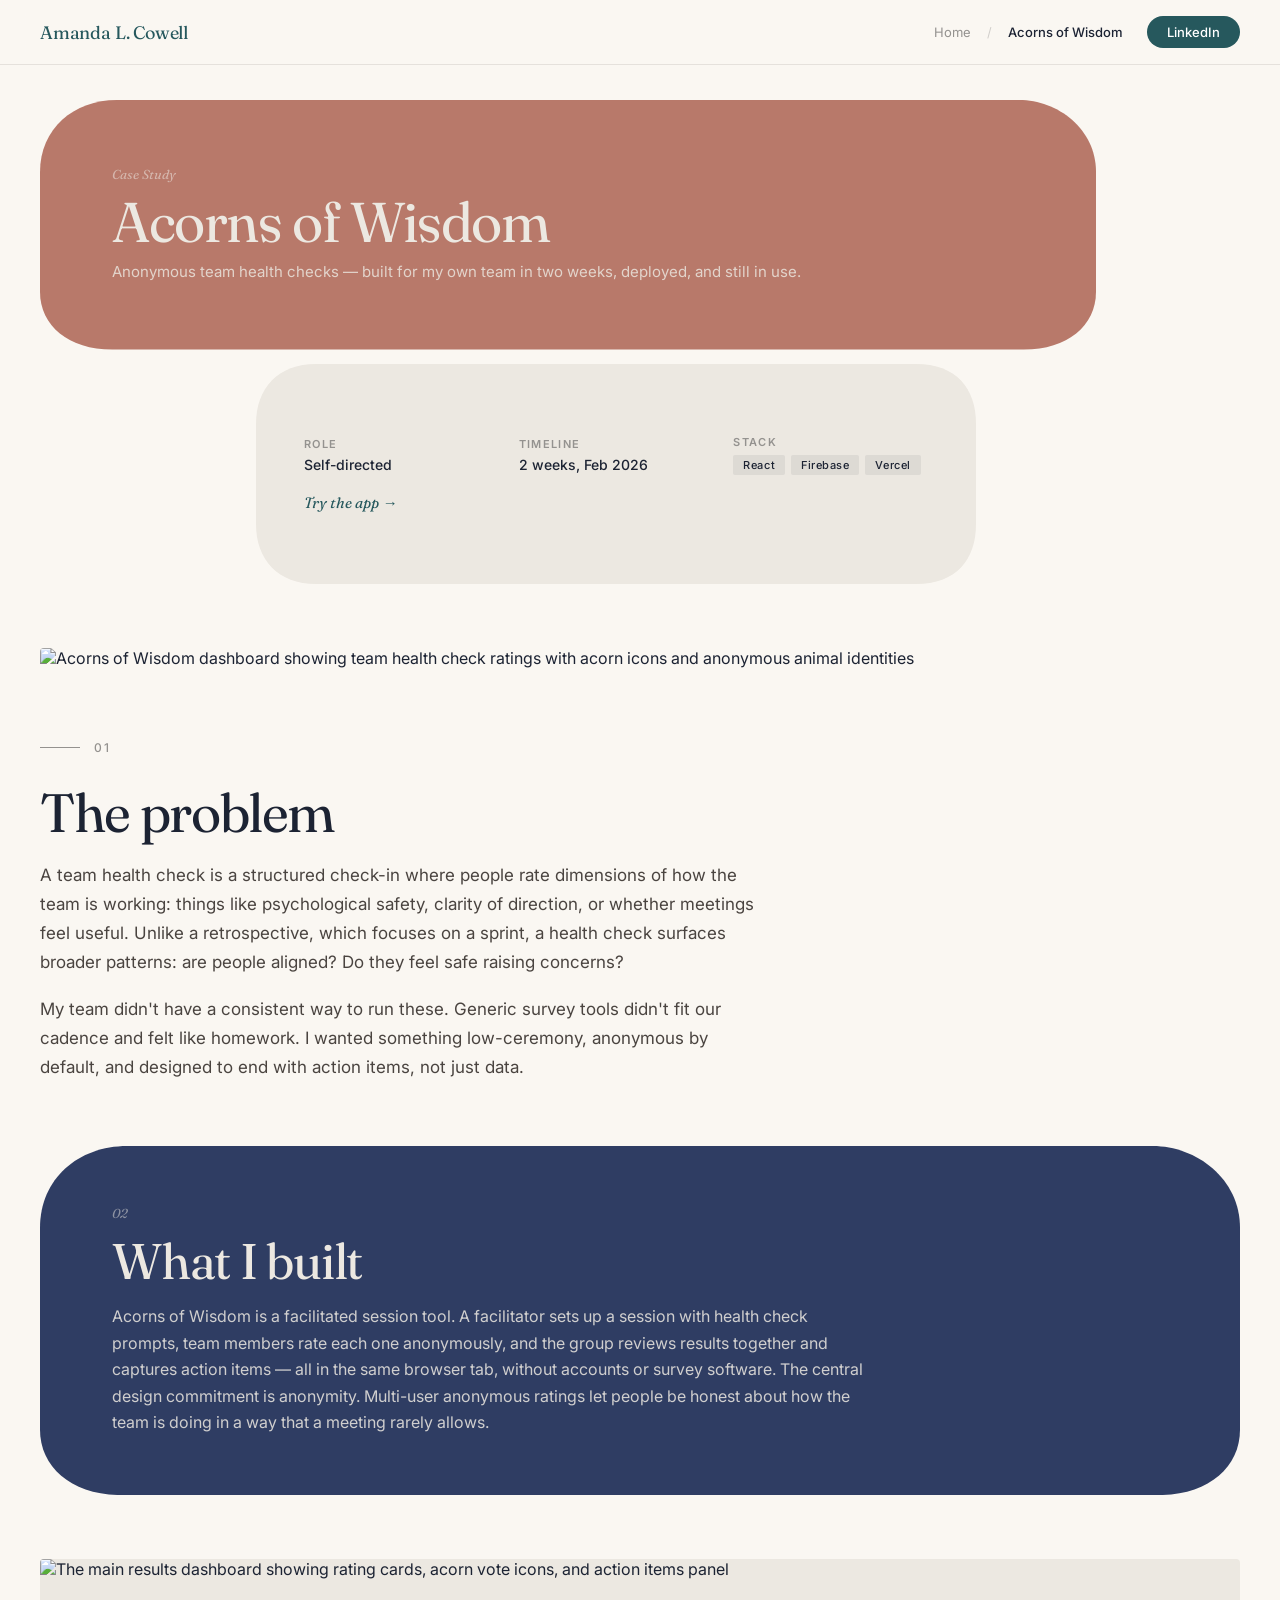
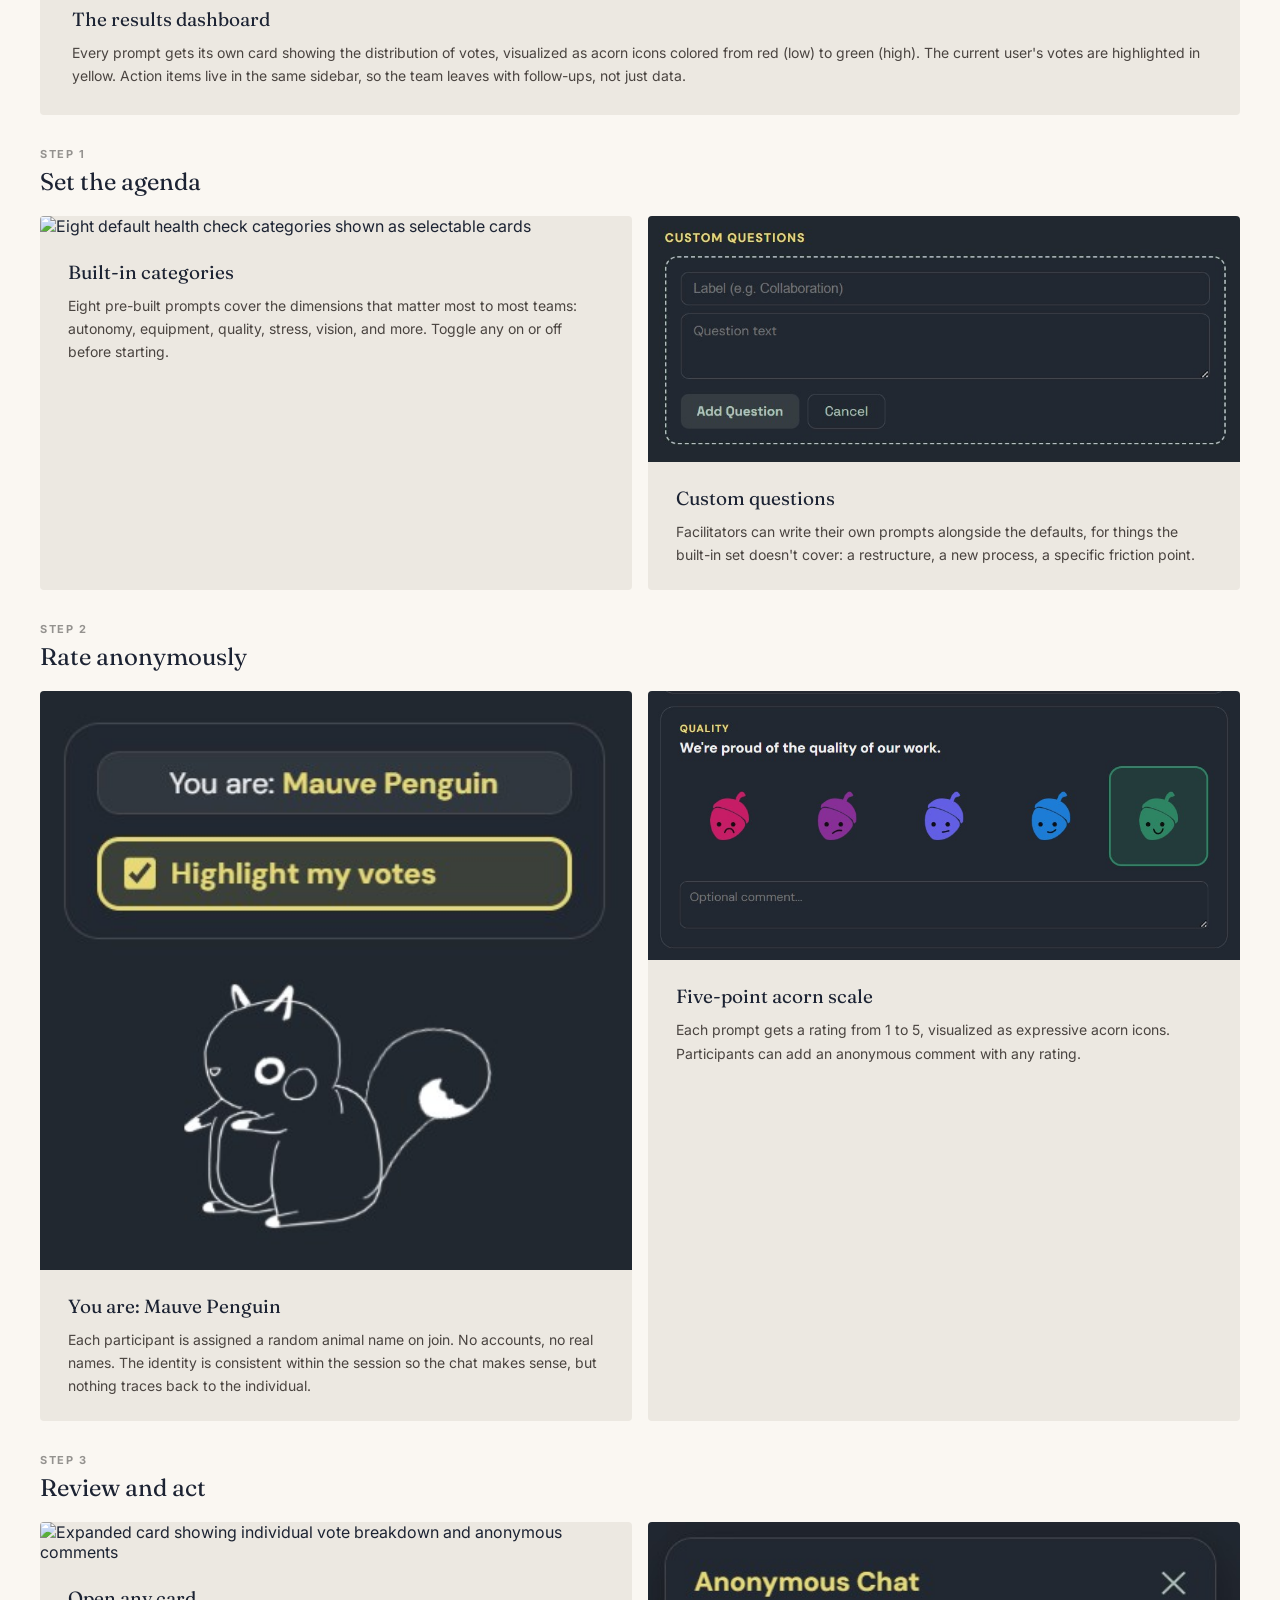
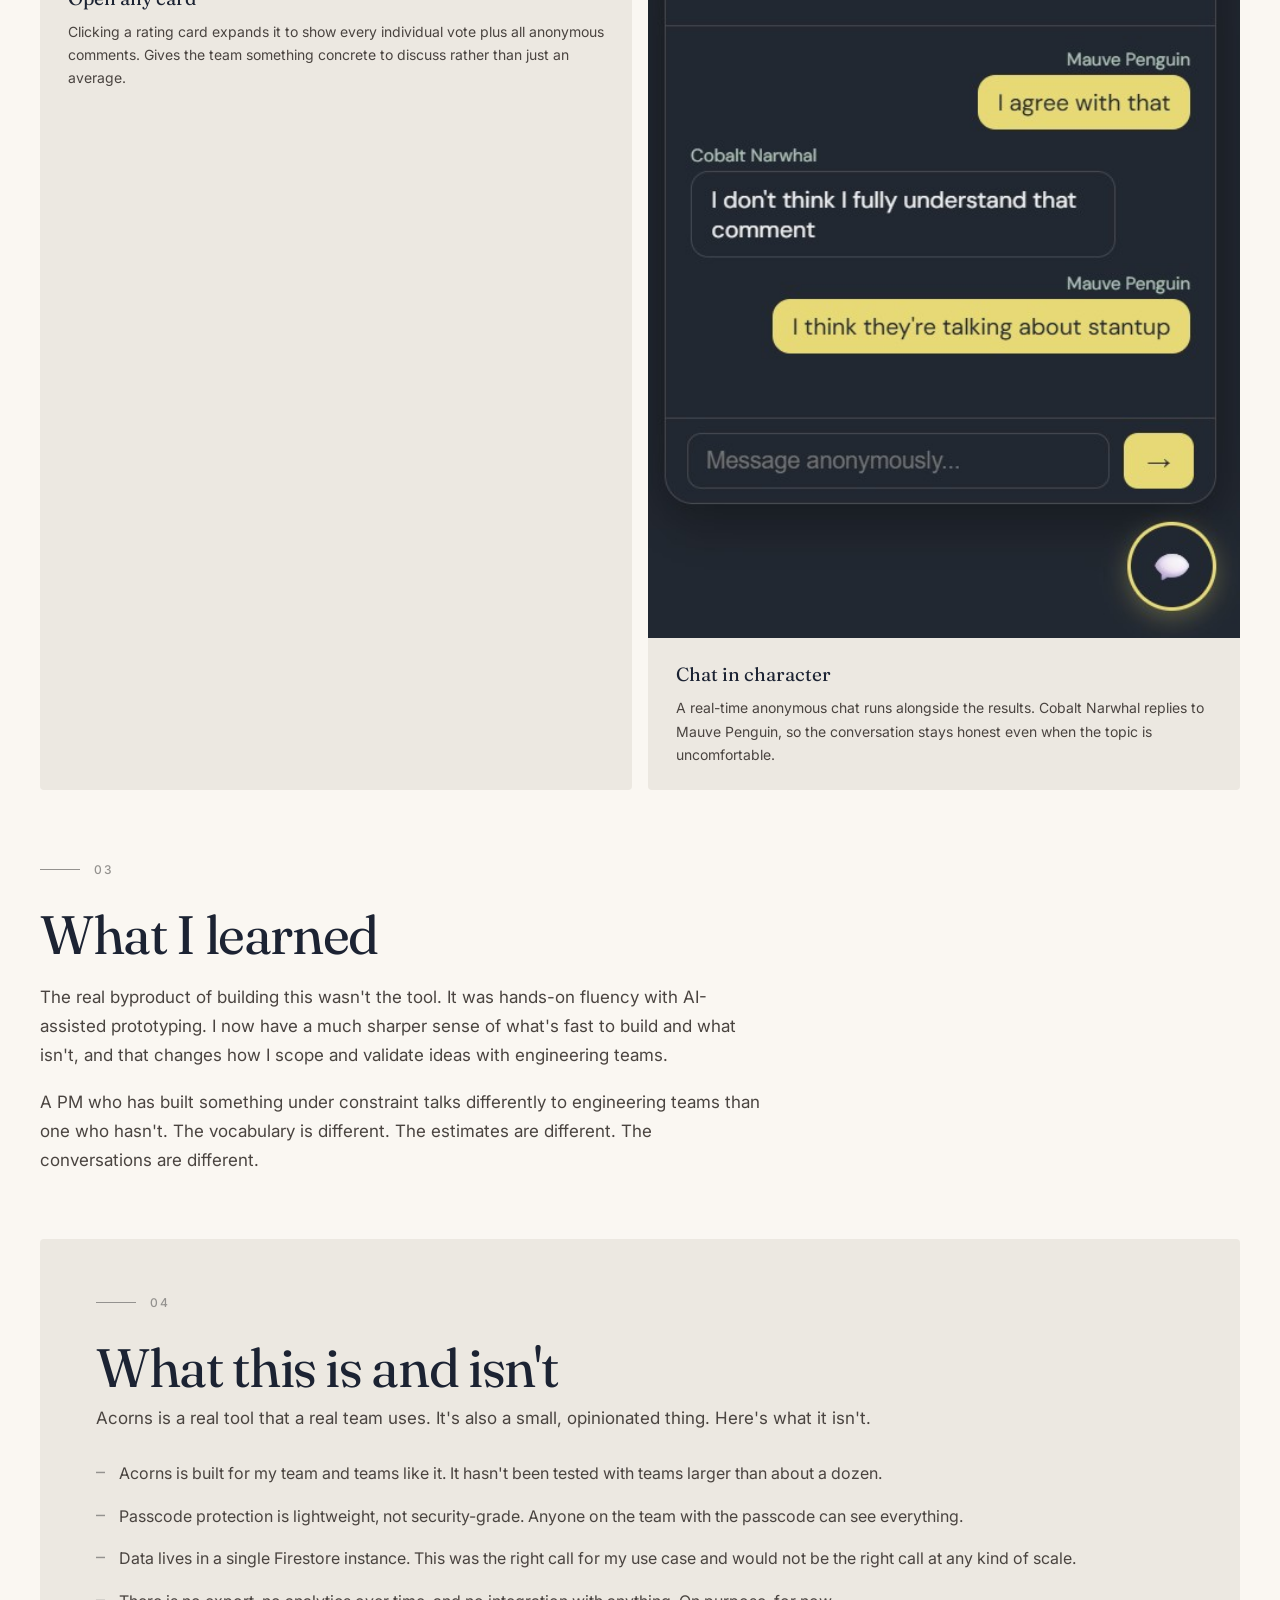
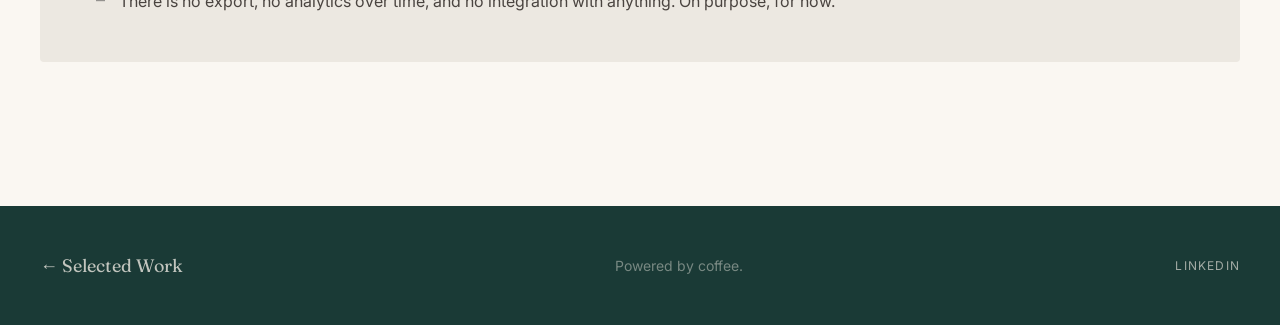
==== acorns/index.html @ 049daa04 "v6 shape-and-cut visual system across all 4 pages Replaces v5 diagonal clip-path fields with hand-tu" ====
<!DOCTYPE html>
<html lang="en">
<head>
  <meta charset="UTF-8">
  <meta name="viewport" content="width=device-width, initial-scale=1.0">
  <title>Acorns of Wisdom: Amanda L. Cowell</title>
  <link rel="icon" type="image/svg+xml" href="/assets/favicon.svg">
  <link rel="preconnect" href="https://fonts.googleapis.com">
  <link rel="preconnect" href="https://fonts.gstatic.com" crossorigin>
  <link href="https://fonts.googleapis.com/css2?family=Fraunces:ital,opsz,wght@0,9..144,300;0,9..144,400;0,9..144,600;1,9..144,400&family=Inter:wght@300;400;500;600;700&display=swap" rel="stylesheet">
  <style>
    *, *::before, *::after { box-sizing: border-box; margin: 0; padding: 0; }

    :root {
      --cream: #ECE8E1;
      --ink: #1C2333;
      --forest: #26585d;
      --rose: #B8796A;
      --navy: #2F3D63;
      --stone: #94928F;
      --cut: 14px;
    }

    body {
      font-family: 'Inter', system-ui, sans-serif;
      background: #FAF7F2;
      color: var(--ink);
      -webkit-font-smoothing: antialiased;
    }

    /* ── Nav ── */
    .nav {
      position: fixed; top: 0; width: 100%; z-index: 50;
      background: rgba(250,247,242,0.92); backdrop-filter: blur(12px);
      border-bottom: 1px solid rgba(197,191,186,0.4);
    }
    .nav-inner {
      max-width: 1280px; margin: 0 auto; padding: 16px 40px;
      display: flex; justify-content: space-between; align-items: center;
    }
    .nav-wordmark {
      font-family: 'Fraunces', serif; font-weight: 400; font-size: 18px;
      color: var(--forest); text-decoration: none; letter-spacing: -0.01em;
    }
    .nav-links { display: flex; align-items: center; gap: 16px; font-size: 13px; }
    .nav-link { color: var(--stone); text-decoration: none; }
    .nav-link:hover { color: var(--ink); }
    .nav-divider { color: var(--stone); opacity: 0.4; }
    .nav-current { color: var(--ink); font-weight: 500; }
    .nav-cta {
      font-weight: 500; color: #fff; background: var(--forest);
      padding: 8px 20px; border-radius: 9999px; text-decoration: none;
      transition: opacity 0.15s; margin-left: 8px;
    }
    .nav-cta:hover { opacity: 0.88; }

    /* ── Section label ── */
    .section-label {
      font-family: 'Inter', sans-serif; font-size: 12px; font-weight: 500;
      letter-spacing: 0.18em; text-transform: uppercase; color: var(--stone);
      display: inline-flex; align-items: center; gap: 14px;
    }
    .section-label::before { content: ""; display: block; width: 40px; height: 1px; background: var(--stone); }

    /* ── Hero shape comp ── */
    .hero-comp {
      max-width: 1280px; margin: 0 auto;
      padding: 100px 40px 0;
    }
    .hero-piece-1 { position: relative; margin-right: 12%; }
    .hero-piece-1 svg { width: 100%; height: auto; display: block; }
    .hero-piece-1-content {
      position: absolute; inset: 0;
      display: flex; flex-direction: column; justify-content: center;
      padding: 40px 72px;
    }
    .hero-piece-2 {
      position: relative;
      margin-top: var(--cut); margin-left: 18%; max-width: 720px;
    }
    .hero-piece-2 svg { width: 100%; height: auto; display: block; }
    .hero-piece-2-content {
      position: absolute; inset: 0;
      display: flex; flex-direction: column; justify-content: center;
      padding: 28px 48px;
    }
    .case-heading {
      font-family: 'Fraunces', serif; font-weight: 400;
      font-size: clamp(32px, 4.5vw, 56px); letter-spacing: -0.025em;
      line-height: 1.0; color: var(--cream); margin-bottom: 10px;
    }
    .case-tagline { font-size: 15px; line-height: 1.55; color: var(--cream); opacity: 0.82; }
    .case-section-index {
      font-family: 'Fraunces', serif; font-style: italic; font-size: 13px;
      color: rgba(236,232,225,0.55); display: block; margin-bottom: 12px;
    }

    /* ── Single navy shape ── */
    .navy-shape-comp {
      max-width: 1280px; margin: 0 auto;
      padding: 0 40px 0;
    }
    .navy-shape { position: relative; }
    .navy-shape svg { width: 100%; height: auto; display: block; }
    .navy-shape-content {
      position: absolute; inset: 0;
      display: flex; flex-direction: column; justify-content: center;
      padding: 48px 72px;
    }

    /* ── Prose/content sections ── */
    .section { max-width: 1280px; margin: 0 auto; padding: 64px 40px; }
    .h2-ink {
      font-family: 'Fraunces', serif; font-weight: 400;
      font-size: clamp(32px, 4.5vw, 54px); letter-spacing: -0.025em;
      line-height: 1.05; color: var(--ink); margin-top: 14px; margin-bottom: 20px;
    }
    .body-text { font-size: 17px; line-height: 1.7; color: #4A4440; }
    .body-text p + p { margin-top: 18px; }

    /* ── Cards ── */
    .card { background: var(--cream); border-radius: 4px; padding: 28px 32px; }
    .card-title { font-family: 'Fraunces', serif; font-weight: 400; font-size: 19px; color: var(--ink); margin-bottom: 10px; }
    .card-text { font-size: 14px; line-height: 1.65; color: #4A4440; }

    /* ── Grid ── */
    .grid-2 { display: grid; grid-template-columns: 1fr 1fr; gap: 16px; }
    .grid-meta { display: grid; grid-template-columns: repeat(3,1fr); gap: 12px; }

    /* ── Tags ── */
    .tags { display: flex; flex-wrap: wrap; gap: 6px; }
    .tag { font-size: 11px; font-weight: 500; letter-spacing: 0.05em; padding: 3px 10px; border-radius: 2px; background: rgba(28,35,51,0.07); color: var(--ink); }

    /* ── Footer ── */
    .footer { background: #1a3a36; padding: 48px 40px; }
    .footer-inner { max-width: 1280px; margin: 0 auto; display: flex; justify-content: space-between; align-items: center; }
    .footer-back { font-family: 'Fraunces', serif; font-weight: 400; font-size: 18px; color: rgba(236,232,225,0.8); text-decoration: none; }
    .footer-back:hover { color: var(--cream); }
    .footer-text { font-size: 14px; color: rgba(236,232,225,0.45); }
    .footer-link { font-size: 12px; letter-spacing: 0.1em; text-transform: uppercase; color: rgba(236,232,225,0.65); text-decoration: none; }
    .footer-link:hover { color: rgba(236,232,225,0.9); }

    @media (max-width: 900px) {
      .nav-inner { padding: 16px 24px; }
      .hero-comp, .navy-shape-comp, .section { padding-left: 24px; padding-right: 24px; }
      .hero-piece-1 { margin-right: 0; }
      .hero-piece-2 { margin-left: 0; max-width: 100%; }
      .hero-piece-1-content, .hero-piece-2-content, .navy-shape-content { padding: 28px 36px; }
      .grid-2, .grid-meta { grid-template-columns: 1fr; }
      .footer { padding: 40px 24px; }
    }
  </style>
</head>
<body>

  <!-- Nav -->
  <nav class="nav">
    <div class="nav-inner">
      <a href="/" class="nav-wordmark">Amanda L. Cowell</a>
      <div class="nav-links">
        <a href="/" class="nav-link">Home</a>
        <span class="nav-divider">/</span>
        <span class="nav-current">Acorns of Wisdom</span>
        <a href="https://linkedin.com/in/amanda-lynn-cowell" target="_blank" rel="noopener noreferrer" class="nav-cta">LinkedIn</a>
      </div>
    </div>
  </nav>

  <main style="padding-bottom: 80px;">

    <!-- ── Hero: two-piece rose composition ── -->
    <div class="hero-comp">

      <!-- Piece 1: title (rose) — 1100 × 260 -->
      <div class="hero-piece-1">
        <svg viewBox="0 0 1100 260" preserveAspectRatio="none" xmlns="http://www.w3.org/2000/svg">
          <path d="M 80,0 L 1020,0 C 1060,0 1100,30 1100,75 L 1100,200 C 1100,235 1070,260 1025,260 L 75,260 C 30,260 0,235 0,200 L 0,75 C 0,30 35,0 80,0 Z" fill="#B8796A"/>
        </svg>
        <div class="hero-piece-1-content">
          <span class="case-section-index">Case Study</span>
          <h1 class="case-heading">Acorns of Wisdom</h1>
          <p class="case-tagline">Anonymous team health checks — built for my own team in two weeks, deployed, and still in use.</p>
        </div>
      </div>

      <!-- Piece 2: metadata + CTA (cream) — 720 × 220 -->
      <div class="hero-piece-2">
        <svg viewBox="0 0 720 220" preserveAspectRatio="none" xmlns="http://www.w3.org/2000/svg">
          <path d="M 60,0 L 660,0 C 700,0 720,24 720,60 L 720,160 C 720,196 700,220 660,220 L 60,220 C 22,220 0,196 0,160 L 0,60 C 0,24 22,0 60,0 Z" fill="#ECE8E1"/>
        </svg>
        <div class="hero-piece-2-content">
          <div style="display:grid;grid-template-columns:repeat(3,1fr);gap:20px;align-items:center;">
            <div>
              <p style="font-size:11px;font-weight:600;letter-spacing:0.12em;text-transform:uppercase;color:var(--stone);margin-bottom:5px;">Role</p>
              <p style="font-size:14px;font-weight:500;color:var(--ink);">Self-directed</p>
            </div>
            <div>
              <p style="font-size:11px;font-weight:600;letter-spacing:0.12em;text-transform:uppercase;color:var(--stone);margin-bottom:5px;">Timeline</p>
              <p style="font-size:14px;font-weight:500;color:var(--ink);">2 weeks, Feb 2026</p>
            </div>
            <div>
              <p style="font-size:11px;font-weight:600;letter-spacing:0.12em;text-transform:uppercase;color:var(--stone);margin-bottom:6px;">Stack</p>
              <div class="tags">
                <span class="tag">React</span>
                <span class="tag">Firebase</span>
                <span class="tag">Vercel</span>
              </div>
            </div>
          </div>
          <a href="https://team-health-check-kappa.vercel.app/" target="_blank" rel="noopener noreferrer" style="display:inline-block;margin-top:18px;font-family:'Fraunces',serif;font-style:italic;font-size:15px;color:var(--forest);text-decoration:none;">Try the app &#8594;</a>
        </div>
      </div>

    </div>

    <!-- Hero image -->
    <div class="section" style="padding-bottom:0;">
      <div style="border-radius:4px;overflow:hidden;">
        <img style="width:100%;display:block;" src="/assets/acorns-hero.gif" alt="Acorns of Wisdom dashboard showing team health check ratings with acorn icons and anonymous animal identities">
      </div>
    </div>

    <!-- ── 01 The problem ── -->
    <section class="section">
      <div style="max-width:720px;">
        <span class="section-label" style="margin-bottom:16px;display:inline-flex;">01</span>
        <h2 class="h2-ink">The problem</h2>
        <div class="body-text">
          <p>A team health check is a structured check-in where people rate dimensions of how the team is working: things like psychological safety, clarity of direction, or whether meetings feel useful. Unlike a retrospective, which focuses on a sprint, a health check surfaces broader patterns: are people aligned? Do they feel safe raising concerns?</p>
          <p>My team didn't have a consistent way to run these. Generic survey tools didn't fit our cadence and felt like homework. I wanted something low-ceremony, anonymous by default, and designed to end with action items, not just data.</p>
        </div>
      </div>
    </section>

    <!-- ── 02 What I built: single navy shape ── -->
    <div class="navy-shape-comp">
      <div class="navy-shape">
        <svg viewBox="0 0 1100 320" preserveAspectRatio="none" xmlns="http://www.w3.org/2000/svg">
          <path d="M 80,0 L 1020,0 C 1060,0 1100,30 1100,75 L 1100,260 C 1100,295 1070,320 1025,320 L 75,320 C 30,320 0,295 0,260 L 0,75 C 0,30 35,0 80,0 Z" fill="#2F3D63"/>
        </svg>
        <div class="navy-shape-content">
          <span style="font-family:'Fraunces',serif;font-style:italic;font-size:13px;color:rgba(236,232,225,0.5);display:block;margin-bottom:14px;">02</span>
          <h2 style="font-family:'Fraunces',serif;font-weight:400;font-size:clamp(28px,4vw,50px);letter-spacing:-0.025em;line-height:1.05;color:var(--cream);margin-bottom:16px;">What I built</h2>
          <p style="font-size:16px;line-height:1.65;color:var(--cream);opacity:0.85;max-width:760px;">Acorns of Wisdom is a facilitated session tool. A facilitator sets up a session with health check prompts, team members rate each one anonymously, and the group reviews results together and captures action items — all in the same browser tab, without accounts or survey software. The central design commitment is anonymity. Multi-user anonymous ratings let people be honest about how the team is doing in a way that a meeting rarely allows.</p>
        </div>
      </div>
    </div>

    <!-- Walkthrough (flat) -->
    <div class="section">

      <!-- Overview -->
      <div class="card" style="padding:0;overflow:hidden;margin-bottom:32px;">
        <img style="width:100%;display:block;" src="/assets/acorns-ratings.jpg" alt="The main results dashboard showing rating cards, acorn vote icons, and action items panel">
        <div style="padding:28px 32px;">
          <h4 class="card-title">The results dashboard</h4>
          <p class="card-text">Every prompt gets its own card showing the distribution of votes, visualized as acorn icons colored from red (low) to green (high). The current user's votes are highlighted in yellow. Action items live in the same sidebar, so the team leaves with follow-ups, not just data.</p>
        </div>
      </div>

      <!-- Step 1 -->
      <p style="font-size:11px;font-weight:700;letter-spacing:0.14em;text-transform:uppercase;color:var(--stone);margin-bottom:6px;">Step 1</p>
      <h3 style="font-family:'Fraunces',serif;font-weight:400;font-size:24px;color:var(--ink);margin-bottom:20px;">Set the agenda</h3>
      <div class="grid-2" style="margin-bottom:32px;">
        <div class="card" style="padding:0;overflow:hidden;">
          <img style="width:100%;display:block;" src="/assets/acorns-themes.jpg" alt="Eight default health check categories shown as selectable cards">
          <div style="padding:24px 28px;">
            <h4 class="card-title">Built-in categories</h4>
            <p class="card-text">Eight pre-built prompts cover the dimensions that matter most to most teams: autonomy, equipment, quality, stress, vision, and more. Toggle any on or off before starting.</p>
          </div>
        </div>
        <div class="card" style="padding:0;overflow:hidden;">
          <img style="width:100%;display:block;" src="/assets/acorns-customquestion.jpg" alt="Custom question form with label and question text fields">
          <div style="padding:24px 28px;">
            <h4 class="card-title">Custom questions</h4>
            <p class="card-text">Facilitators can write their own prompts alongside the defaults, for things the built-in set doesn't cover: a restructure, a new process, a specific friction point.</p>
          </div>
        </div>
      </div>

      <!-- Step 2 -->
      <p style="font-size:11px;font-weight:700;letter-spacing:0.14em;text-transform:uppercase;color:var(--stone);margin-bottom:6px;">Step 2</p>
      <h3 style="font-family:'Fraunces',serif;font-weight:400;font-size:24px;color:var(--ink);margin-bottom:20px;">Rate anonymously</h3>
      <div class="grid-2" style="margin-bottom:32px;">
        <div class="card" style="padding:0;overflow:hidden;">
          <img style="width:100%;display:block;" src="/assets/acorns-anonymousname.jpg" alt="Sidebar showing 'You are: Mauve Penguin' with animated squirrel mascot">
          <div style="padding:24px 28px;">
            <h4 class="card-title">You are: Mauve Penguin</h4>
            <p class="card-text">Each participant is assigned a random animal name on join. No accounts, no real names. The identity is consistent within the session so the chat makes sense, but nothing traces back to the individual.</p>
          </div>
        </div>
        <div class="card" style="padding:0;overflow:hidden;">
          <img style="width:100%;display:block;" src="/assets/acorns-ratingscale.jpg" alt="Rating scale showing five acorn icons from red to green with optional comment field">
          <div style="padding:24px 28px;">
            <h4 class="card-title">Five-point acorn scale</h4>
            <p class="card-text">Each prompt gets a rating from 1 to 5, visualized as expressive acorn icons. Participants can add an anonymous comment with any rating.</p>
          </div>
        </div>
      </div>

      <!-- Step 3 -->
      <p style="font-size:11px;font-weight:700;letter-spacing:0.14em;text-transform:uppercase;color:var(--stone);margin-bottom:6px;">Step 3</p>
      <h3 style="font-family:'Fraunces',serif;font-weight:400;font-size:24px;color:var(--ink);margin-bottom:20px;">Review and act</h3>
      <div class="grid-2">
        <div class="card" style="padding:0;overflow:hidden;">
          <img style="width:100%;display:block;" src="/assets/acorns-actions.jpg" alt="Expanded card showing individual vote breakdown and anonymous comments">
          <div style="padding:24px 28px;">
            <h4 class="card-title">Open any card</h4>
            <p class="card-text">Clicking a rating card expands it to show every individual vote plus all anonymous comments. Gives the team something concrete to discuss rather than just an average.</p>
          </div>
        </div>
        <div class="card" style="padding:0;overflow:hidden;">
          <img style="width:100%;display:block;" src="/assets/acorns-chat.jpg" alt="Anonymous chat panel showing messages between Mauve Penguin and Cobalt Narwhal">
          <div style="padding:24px 28px;">
            <h4 class="card-title">Chat in character</h4>
            <p class="card-text">A real-time anonymous chat runs alongside the results. Cobalt Narwhal replies to Mauve Penguin, so the conversation stays honest even when the topic is uncomfortable.</p>
          </div>
        </div>
      </div>
    </div>

    <!-- ── 03 What I learned ── -->
    <section class="section" style="padding-top:0;">
      <div style="max-width:720px;">
        <span class="section-label" style="margin-bottom:16px;display:inline-flex;">03</span>
        <h2 class="h2-ink">What I learned</h2>
        <div class="body-text">
          <p>The real byproduct of building this wasn't the tool. It was hands-on fluency with AI-assisted prototyping. I now have a much sharper sense of what's fast to build and what isn't, and that changes how I scope and validate ideas with engineering teams.</p>
          <p>A PM who has built something under constraint talks differently to engineering teams than one who hasn't. The vocabulary is different. The estimates are different. The conversations are different.</p>
        </div>
      </div>
    </section>

    <!-- ── 04 What this is and isn't ── -->
    <section class="section" style="padding-top:0;">
      <div style="background:var(--cream);border-radius:4px;padding:48px 56px;">
        <span class="section-label" style="margin-bottom:16px;display:inline-flex;">04</span>
        <h2 class="h2-ink">What this is and isn't</h2>
        <p style="font-size:17px;color:#4A4440;margin-bottom:32px;margin-top:-8px;">Acorns is a real tool that a real team uses. It's also a small, opinionated thing. Here's what it isn't.</p>
        <ul style="list-style:none;display:flex;flex-direction:column;gap:16px;">
          <li style="display:flex;align-items:start;gap:14px;">
            <span style="color:var(--stone);font-size:18px;flex-shrink:0;margin-top:1px;">–</span>
            <p style="font-size:16px;line-height:1.65;color:#4A4440;">Acorns is built for my team and teams like it. It hasn't been tested with teams larger than about a dozen.</p>
          </li>
          <li style="display:flex;align-items:start;gap:14px;">
            <span style="color:var(--stone);font-size:18px;flex-shrink:0;margin-top:1px;">–</span>
            <p style="font-size:16px;line-height:1.65;color:#4A4440;">Passcode protection is lightweight, not security-grade. Anyone on the team with the passcode can see everything.</p>
          </li>
          <li style="display:flex;align-items:start;gap:14px;">
            <span style="color:var(--stone);font-size:18px;flex-shrink:0;margin-top:1px;">–</span>
            <p style="font-size:16px;line-height:1.65;color:#4A4440;">Data lives in a single Firestore instance. This was the right call for my use case and would not be the right call at any kind of scale.</p>
          </li>
          <li style="display:flex;align-items:start;gap:14px;">
            <span style="color:var(--stone);font-size:18px;flex-shrink:0;margin-top:1px;">–</span>
            <p style="font-size:16px;line-height:1.65;color:#4A4440;">There is no export, no analytics over time, and no integration with anything. On purpose, for now.</p>
          </li>
        </ul>
      </div>
    </section>

  </main>

  <!-- Footer -->
  <footer class="footer">
    <div class="footer-inner">
      <a href="/#projects" class="footer-back">&#8592; Selected Work</a>
      <p class="footer-text">Powered by coffee.</p>
      <a href="https://linkedin.com/in/amanda-lynn-cowell" target="_blank" rel="noopener noreferrer" class="footer-link">LinkedIn</a>
    </div>
  </footer>

</body>
</html>
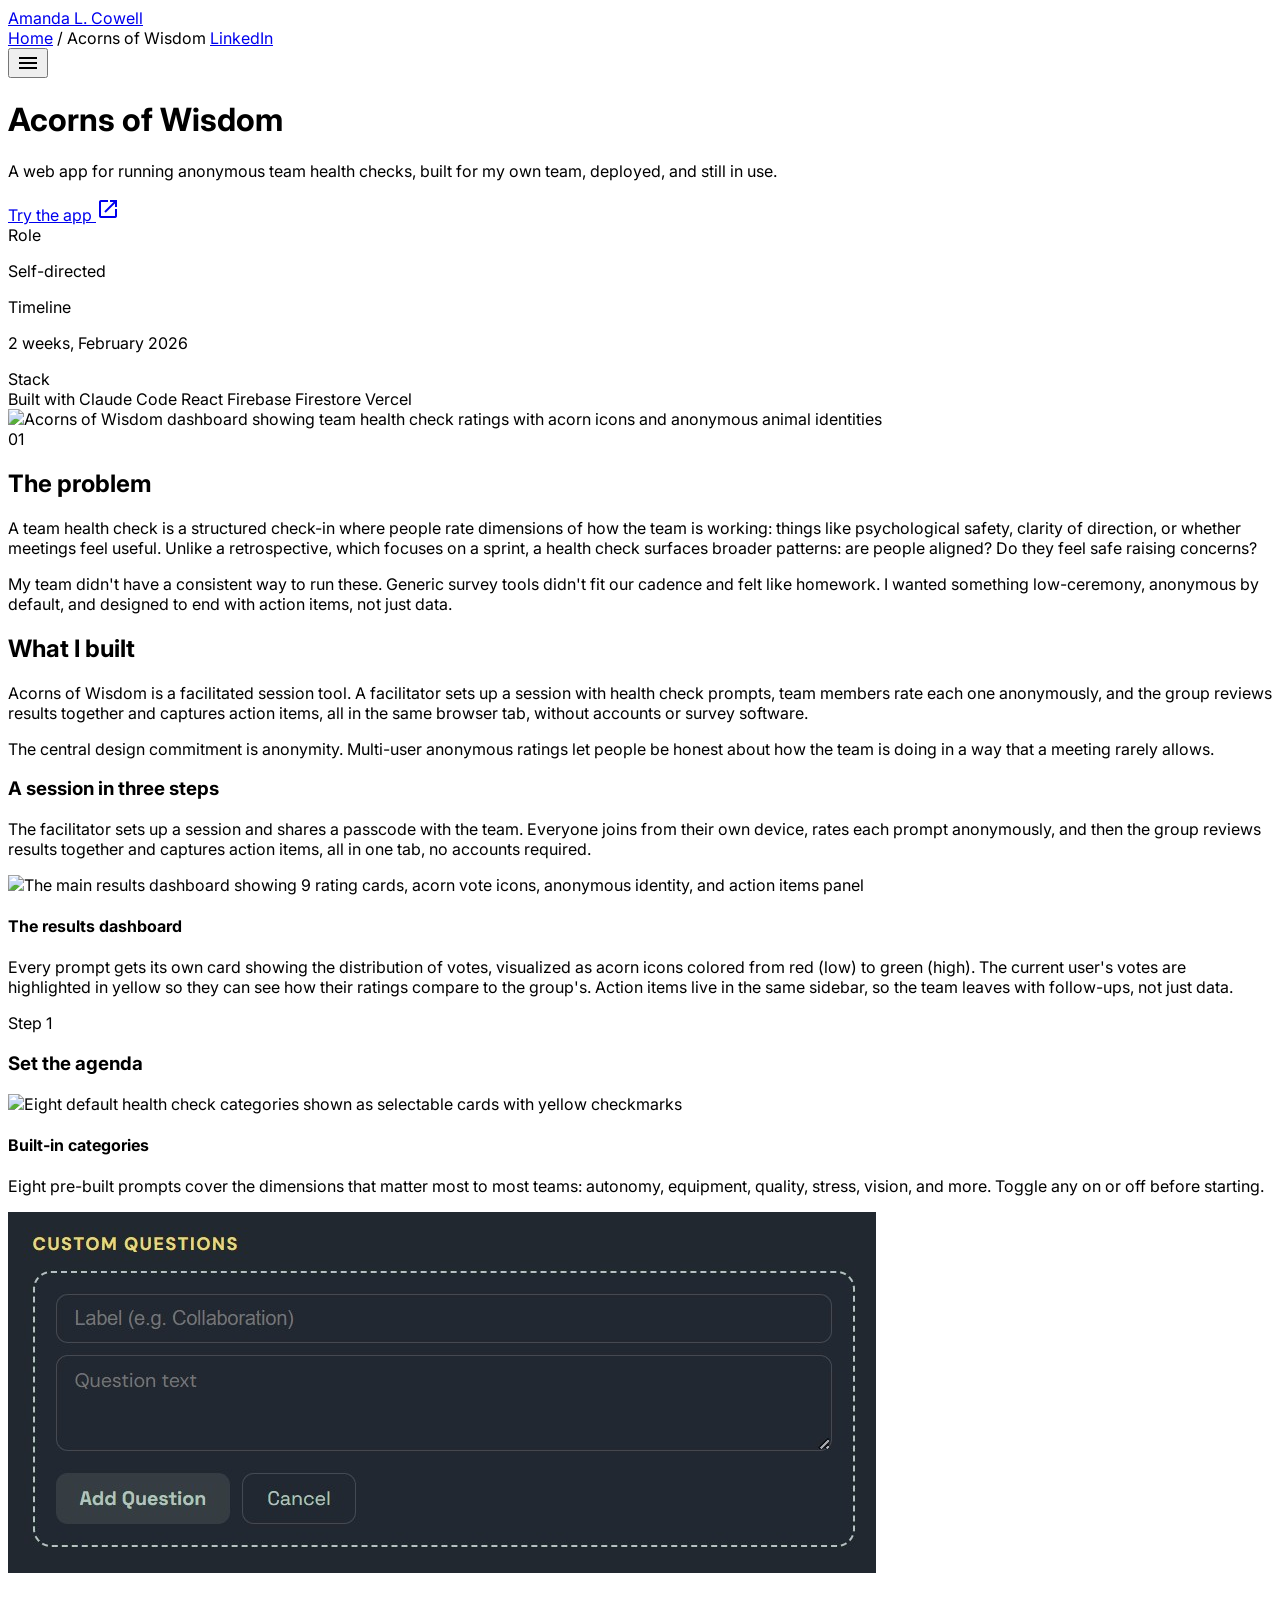
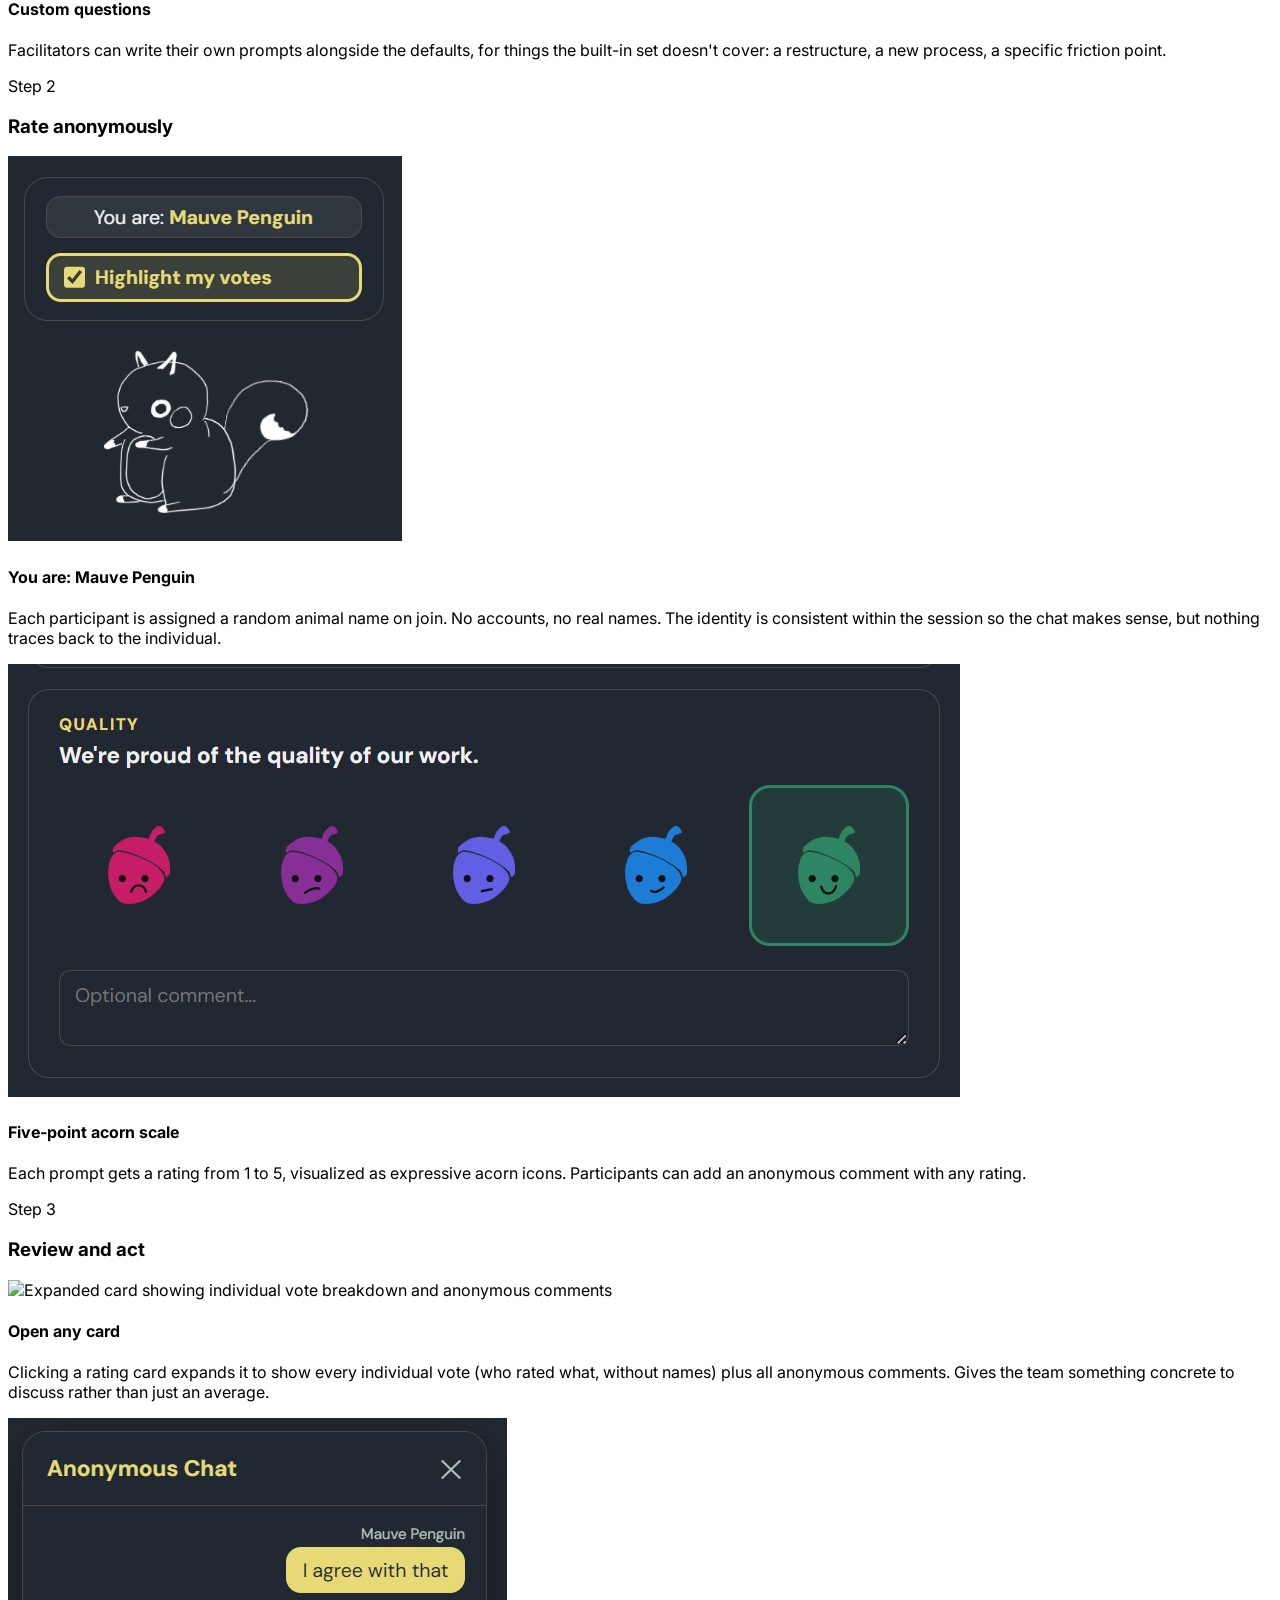
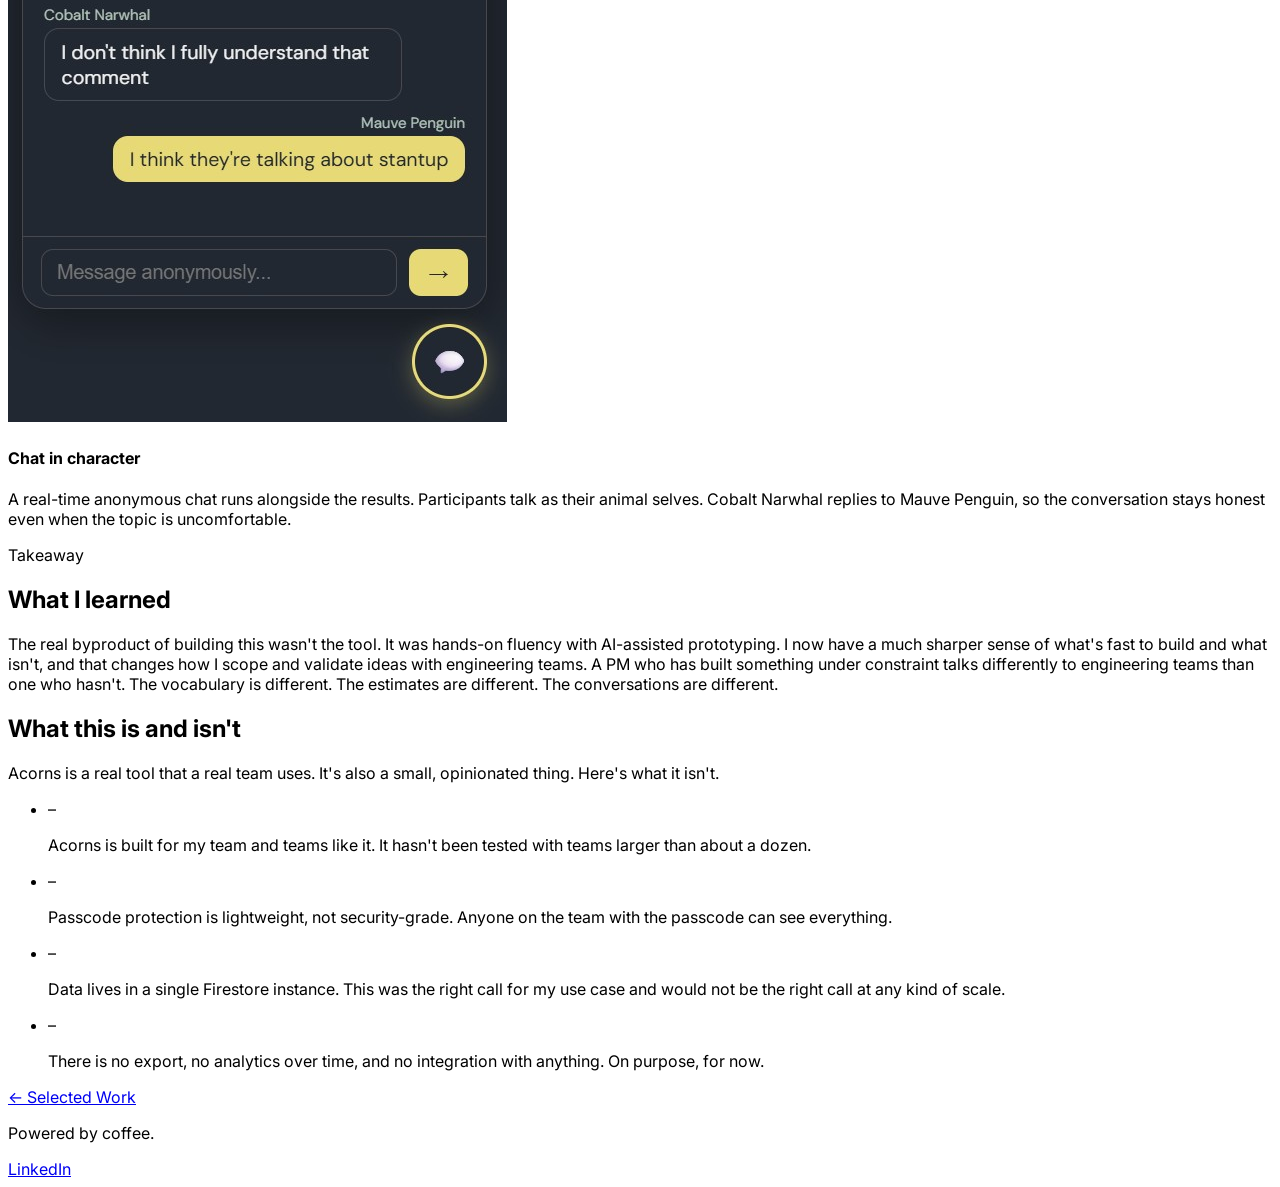
==== commit c69f70dc: "Fix mobile menu toggle and reduce repetitive 'I' openings on homepage Wires up the hamburger button " ====
--- a/acorns/index.html
+++ b/acorns/index.html
@@ -8,351 +8,276 @@
   <link rel="preconnect" href="https://fonts.googleapis.com">
   <link rel="preconnect" href="https://fonts.gstatic.com" crossorigin>
   <link href="https://fonts.googleapis.com/css2?family=Fraunces:ital,opsz,wght@0,9..144,300;0,9..144,400;0,9..144,600;1,9..144,400&family=Inter:wght@300;400;500;600;700&display=swap" rel="stylesheet">
+  <link href="https://fonts.googleapis.com/css2?family=Material+Symbols+Outlined:wght,FILL@100..700,0..1" rel="stylesheet">
+  <script src="https://cdn.tailwindcss.com?plugins=forms,container-queries"></script>
+  <script>
+    tailwind.config = {
+      darkMode: "class",
+      theme: {
+        extend: {
+          colors: {
+            "surface-container-high": "#D8D3CB",
+            "primary-fixed": "#b9ebf2",
+            "on-surface": "#1C1714",
+            "on-secondary-fixed-variant": "#384b3c",
+            "outline-variant": "#C5BFBA",
+            "on-secondary-container": "#546757",
+            "surface-container-low": "#EDE9E2",
+            "on-secondary-fixed": "#0d1f12",
+            "primary": "#26585d",
+            "surface-container": "#E3DFD7",
+            "on-primary-container": "#c0f2f8",
+            "on-primary": "#ffffff",
+            "secondary": "#4f6353",
+            "primary-container": "#407076",
+            "surface": "#FAF7F2",
+            "primary-fixed-dim": "#9ecfd5",
+            "on-tertiary": "#ffffff",
+            "secondary-fixed": "#d2e8d3",
+            "surface-container-highest": "#CEC9C0",
+            "secondary-container": "#cfe5d0",
+            "on-primary-fixed": "#001f23",
+            "secondary-fixed-dim": "#b6ccb8",
+            "on-surface-variant": "#4A4440",
+            "tertiary": "#554d65",
+            "on-secondary": "#ffffff",
+            "tertiary-container": "#6d657e",
+            "on-primary-fixed-variant": "#1a4e53",
+            "inverse-primary": "#9ecfd5",
+            "surface-container-lowest": "#F4F1EC",
+            "outline": "#7A7470",
+            "surface-dim": "#D0CBC4",
+            "accent": "#B05C1A"
+          },
+          borderRadius: {
+            "DEFAULT": "0.125rem",
+            "lg": "0.25rem",
+            "xl": "0.5rem",
+            "full": "9999px"
+          },
+          fontFamily: {
+            "headline": ["Fraunces", "Georgia", "serif"],
+            "body": ["Inter", "system-ui", "sans-serif"],
+            "label": ["Inter", "system-ui", "sans-serif"]
+          }
+        }
+      }
+    }
+  </script>
   <style>
-    *, *::before, *::after { box-sizing: border-box; margin: 0; padding: 0; }
-
-    :root {
-      --cream: #ECE8E1;
-      --ink: #1C2333;
-      --forest: #26585d;
-      --rose: #B8796A;
-      --navy: #2F3D63;
-      --stone: #94928F;
-      --cut: 14px;
-    }
-
-    body {
-      font-family: 'Inter', system-ui, sans-serif;
-      background: #FAF7F2;
-      color: var(--ink);
-      -webkit-font-smoothing: antialiased;
-    }
-
-    /* ── Nav ── */
-    .nav {
-      position: fixed; top: 0; width: 100%; z-index: 50;
-      background: rgba(250,247,242,0.92); backdrop-filter: blur(12px);
-      border-bottom: 1px solid rgba(197,191,186,0.4);
-    }
-    .nav-inner {
-      max-width: 1280px; margin: 0 auto; padding: 16px 40px;
-      display: flex; justify-content: space-between; align-items: center;
-    }
-    .nav-wordmark {
-      font-family: 'Fraunces', serif; font-weight: 400; font-size: 18px;
-      color: var(--forest); text-decoration: none; letter-spacing: -0.01em;
-    }
-    .nav-links { display: flex; align-items: center; gap: 16px; font-size: 13px; }
-    .nav-link { color: var(--stone); text-decoration: none; }
-    .nav-link:hover { color: var(--ink); }
-    .nav-divider { color: var(--stone); opacity: 0.4; }
-    .nav-current { color: var(--ink); font-weight: 500; }
-    .nav-cta {
-      font-weight: 500; color: #fff; background: var(--forest);
-      padding: 8px 20px; border-radius: 9999px; text-decoration: none;
-      transition: opacity 0.15s; margin-left: 8px;
-    }
-    .nav-cta:hover { opacity: 0.88; }
-
-    /* ── Section label ── */
-    .section-label {
-      font-family: 'Inter', sans-serif; font-size: 12px; font-weight: 500;
-      letter-spacing: 0.18em; text-transform: uppercase; color: var(--stone);
-      display: inline-flex; align-items: center; gap: 14px;
-    }
-    .section-label::before { content: ""; display: block; width: 40px; height: 1px; background: var(--stone); }
-
-    /* ── Hero shape comp ── */
-    .hero-comp {
-      max-width: 1280px; margin: 0 auto;
-      padding: 100px 40px 0;
-    }
-    .hero-piece-1 { position: relative; margin-right: 12%; }
-    .hero-piece-1 svg { width: 100%; height: auto; display: block; }
-    .hero-piece-1-content {
-      position: absolute; inset: 0;
-      display: flex; flex-direction: column; justify-content: center;
-      padding: 40px 72px;
-    }
-    .hero-piece-2 {
-      position: relative;
-      margin-top: var(--cut); margin-left: 18%; max-width: 720px;
-    }
-    .hero-piece-2 svg { width: 100%; height: auto; display: block; }
-    .hero-piece-2-content {
-      position: absolute; inset: 0;
-      display: flex; flex-direction: column; justify-content: center;
-      padding: 28px 48px;
-    }
-    .case-heading {
-      font-family: 'Fraunces', serif; font-weight: 400;
-      font-size: clamp(32px, 4.5vw, 56px); letter-spacing: -0.025em;
-      line-height: 1.0; color: var(--cream); margin-bottom: 10px;
-    }
-    .case-tagline { font-size: 15px; line-height: 1.55; color: var(--cream); opacity: 0.82; }
-    .case-section-index {
-      font-family: 'Fraunces', serif; font-style: italic; font-size: 13px;
-      color: rgba(236,232,225,0.55); display: block; margin-bottom: 12px;
-    }
-
-    /* ── Single navy shape ── */
-    .navy-shape-comp {
-      max-width: 1280px; margin: 0 auto;
-      padding: 0 40px 0;
-    }
-    .navy-shape { position: relative; }
-    .navy-shape svg { width: 100%; height: auto; display: block; }
-    .navy-shape-content {
-      position: absolute; inset: 0;
-      display: flex; flex-direction: column; justify-content: center;
-      padding: 48px 72px;
-    }
-
-    /* ── Prose/content sections ── */
-    .section { max-width: 1280px; margin: 0 auto; padding: 64px 40px; }
-    .h2-ink {
-      font-family: 'Fraunces', serif; font-weight: 400;
-      font-size: clamp(32px, 4.5vw, 54px); letter-spacing: -0.025em;
-      line-height: 1.05; color: var(--ink); margin-top: 14px; margin-bottom: 20px;
-    }
-    .body-text { font-size: 17px; line-height: 1.7; color: #4A4440; }
-    .body-text p + p { margin-top: 18px; }
-
-    /* ── Cards ── */
-    .card { background: var(--cream); border-radius: 4px; padding: 28px 32px; }
-    .card-title { font-family: 'Fraunces', serif; font-weight: 400; font-size: 19px; color: var(--ink); margin-bottom: 10px; }
-    .card-text { font-size: 14px; line-height: 1.65; color: #4A4440; }
-
-    /* ── Grid ── */
-    .grid-2 { display: grid; grid-template-columns: 1fr 1fr; gap: 16px; }
-    .grid-meta { display: grid; grid-template-columns: repeat(3,1fr); gap: 12px; }
-
-    /* ── Tags ── */
-    .tags { display: flex; flex-wrap: wrap; gap: 6px; }
-    .tag { font-size: 11px; font-weight: 500; letter-spacing: 0.05em; padding: 3px 10px; border-radius: 2px; background: rgba(28,35,51,0.07); color: var(--ink); }
-
-    /* ── Footer ── */
-    .footer { background: #1a3a36; padding: 48px 40px; }
-    .footer-inner { max-width: 1280px; margin: 0 auto; display: flex; justify-content: space-between; align-items: center; }
-    .footer-back { font-family: 'Fraunces', serif; font-weight: 400; font-size: 18px; color: rgba(236,232,225,0.8); text-decoration: none; }
-    .footer-back:hover { color: var(--cream); }
-    .footer-text { font-size: 14px; color: rgba(236,232,225,0.45); }
-    .footer-link { font-size: 12px; letter-spacing: 0.1em; text-transform: uppercase; color: rgba(236,232,225,0.65); text-decoration: none; }
-    .footer-link:hover { color: rgba(236,232,225,0.9); }
-
-    @media (max-width: 900px) {
-      .nav-inner { padding: 16px 24px; }
-      .hero-comp, .navy-shape-comp, .section { padding-left: 24px; padding-right: 24px; }
-      .hero-piece-1 { margin-right: 0; }
-      .hero-piece-2 { margin-left: 0; max-width: 100%; }
-      .hero-piece-1-content, .hero-piece-2-content, .navy-shape-content { padding: 28px 36px; }
-      .grid-2, .grid-meta { grid-template-columns: 1fr; }
-      .footer { padding: 40px 24px; }
+    body { font-family: 'Inter', system-ui, sans-serif; -webkit-font-smoothing: antialiased; }
+    .material-symbols-outlined { font-variation-settings: 'FILL' 0, 'wght' 400, 'GRAD' 0, 'opsz' 24; }
+    @media (max-width: 767px) {
+      .nav-menu.is-open {
+        display: flex !important;
+        flex-direction: column;
+        align-items: flex-start;
+        position: absolute;
+        top: 100%;
+        left: 0;
+        right: 0;
+        background: #FAF7F2;
+        padding: 1.5rem;
+        gap: 1rem;
+        border-bottom: 1px solid rgba(197,191,186,0.4);
+      }
     }
   </style>
 </head>
-<body>
+<body class="bg-surface text-on-surface selection:bg-primary-fixed selection:text-on-primary-fixed">
 
   <!-- Nav -->
-  <nav class="nav">
-    <div class="nav-inner">
-      <a href="/" class="nav-wordmark">Amanda L. Cowell</a>
-      <div class="nav-links">
-        <a href="/" class="nav-link">Home</a>
-        <span class="nav-divider">/</span>
-        <span class="nav-current">Acorns of Wisdom</span>
-        <a href="https://linkedin.com/in/amanda-lynn-cowell" target="_blank" rel="noopener noreferrer" class="nav-cta">LinkedIn</a>
-      </div>
+  <nav class="fixed top-0 w-full z-50 bg-surface/90 backdrop-blur-md border-b border-outline-variant/40">
+    <div class="max-w-7xl mx-auto px-6 py-4 flex justify-between items-center">
+      <a href="/" class="font-headline text-xl font-semibold text-primary tracking-tight">Amanda L. Cowell</a>
+      <div id="nav-menu" class="nav-menu hidden md:flex items-center gap-3 text-sm">
+        <a href="/" class="text-on-surface-variant hover:text-primary transition-colors">Home</a>
+        <span class="text-outline">/</span>
+        <span class="text-on-surface font-medium">Acorns of Wisdom</span>
+        <a href="https://linkedin.com/in/amanda-lynn-cowell" target="_blank" rel="noopener noreferrer" class="ml-5 bg-primary text-on-primary px-5 py-2 rounded-full text-sm font-medium hover:opacity-90 transition-opacity">LinkedIn</a>
+      </div>
+      <button id="nav-toggle" type="button" aria-label="Toggle menu" class="md:hidden material-symbols-outlined text-primary cursor-pointer bg-transparent border-0 p-0">menu</button>
     </div>
   </nav>
 
-  <main style="padding-bottom: 80px;">
-
-    <!-- ── Hero: two-piece rose composition ── -->
-    <div class="hero-comp">
-
-      <!-- Piece 1: title (rose) — 1100 × 260 -->
-      <div class="hero-piece-1">
-        <svg viewBox="0 0 1100 260" preserveAspectRatio="none" xmlns="http://www.w3.org/2000/svg">
-          <path d="M 80,0 L 1020,0 C 1060,0 1100,30 1100,75 L 1100,200 C 1100,235 1070,260 1025,260 L 75,260 C 30,260 0,235 0,200 L 0,75 C 0,30 35,0 80,0 Z" fill="#B8796A"/>
-        </svg>
-        <div class="hero-piece-1-content">
-          <span class="case-section-index">Case Study</span>
-          <h1 class="case-heading">Acorns of Wisdom</h1>
-          <p class="case-tagline">Anonymous team health checks — built for my own team in two weeks, deployed, and still in use.</p>
-        </div>
-      </div>
-
-      <!-- Piece 2: metadata + CTA (cream) — 720 × 220 -->
-      <div class="hero-piece-2">
-        <svg viewBox="0 0 720 220" preserveAspectRatio="none" xmlns="http://www.w3.org/2000/svg">
-          <path d="M 60,0 L 660,0 C 700,0 720,24 720,60 L 720,160 C 720,196 700,220 660,220 L 60,220 C 22,220 0,196 0,160 L 0,60 C 0,24 22,0 60,0 Z" fill="#ECE8E1"/>
-        </svg>
-        <div class="hero-piece-2-content">
-          <div style="display:grid;grid-template-columns:repeat(3,1fr);gap:20px;align-items:center;">
-            <div>
-              <p style="font-size:11px;font-weight:600;letter-spacing:0.12em;text-transform:uppercase;color:var(--stone);margin-bottom:5px;">Role</p>
-              <p style="font-size:14px;font-weight:500;color:var(--ink);">Self-directed</p>
+  <main class="pt-24 pb-20">
+
+    <!-- Hero -->
+    <header class="max-w-7xl mx-auto px-6 py-16 md:py-24">
+      <div class="grid grid-cols-1 lg:grid-cols-12 gap-12 items-start">
+        <div class="lg:col-span-8">
+          <h1 class="font-headline text-6xl md:text-8xl font-semibold text-primary tracking-tighter leading-none mb-8">
+            Acorns of Wisdom
+          </h1>
+          <p class="text-xl md:text-2xl text-on-surface-variant font-light max-w-2xl leading-relaxed mb-8">
+            A web app for running anonymous team health checks, built for my own team, deployed, and still in use.
+          </p>
+          <a href="https://team-health-check-kappa.vercel.app/" target="_blank" rel="noopener noreferrer" class="inline-flex items-center gap-2 bg-primary text-on-primary px-6 py-3 rounded-full text-sm font-medium hover:opacity-90 transition-opacity">
+            Try the app
+            <span class="material-symbols-outlined text-base">open_in_new</span>
+          </a>
+        </div>
+        <div class="lg:col-span-4 flex flex-col gap-4">
+          <div class="p-6 bg-surface-container-low rounded-xl">
+            <span class="block text-xs font-bold text-secondary uppercase tracking-widest mb-2">Role</span>
+            <p class="font-medium text-on-surface">Self-directed</p>
+          </div>
+          <div class="p-6 bg-surface-container-low rounded-xl">
+            <span class="block text-xs font-bold text-secondary uppercase tracking-widest mb-2">Timeline</span>
+            <p class="font-medium text-on-surface">2 weeks, February 2026</p>
+          </div>
+          <div class="p-6 bg-surface-container-low rounded-xl">
+            <span class="block text-xs font-bold text-secondary uppercase tracking-widest mb-2">Stack</span>
+            <div class="flex flex-wrap gap-1.5 mt-1">
+              <span class="text-xs bg-surface-container px-2 py-0.5 rounded text-on-surface-variant font-mono italic">Built with Claude Code</span>
+              <span class="text-xs bg-surface-container px-2 py-0.5 rounded text-on-surface-variant font-mono">React</span>
+              <span class="text-xs bg-surface-container px-2 py-0.5 rounded text-on-surface-variant font-mono">Firebase</span>
+              <span class="text-xs bg-surface-container px-2 py-0.5 rounded text-on-surface-variant font-mono">Firestore</span>
+              <span class="text-xs bg-surface-container px-2 py-0.5 rounded text-on-surface-variant font-mono">Vercel</span>
             </div>
-            <div>
-              <p style="font-size:11px;font-weight:600;letter-spacing:0.12em;text-transform:uppercase;color:var(--stone);margin-bottom:5px;">Timeline</p>
-              <p style="font-size:14px;font-weight:500;color:var(--ink);">2 weeks, Feb 2026</p>
-            </div>
-            <div>
-              <p style="font-size:11px;font-weight:600;letter-spacing:0.12em;text-transform:uppercase;color:var(--stone);margin-bottom:6px;">Stack</p>
-              <div class="tags">
-                <span class="tag">React</span>
-                <span class="tag">Firebase</span>
-                <span class="tag">Vercel</span>
-              </div>
-            </div>
-          </div>
-          <a href="https://team-health-check-kappa.vercel.app/" target="_blank" rel="noopener noreferrer" style="display:inline-block;margin-top:18px;font-family:'Fraunces',serif;font-style:italic;font-size:15px;color:var(--forest);text-decoration:none;">Try the app &#8594;</a>
-        </div>
-      </div>
-
-    </div>
-
-    <!-- Hero image -->
-    <div class="section" style="padding-bottom:0;">
-      <div style="border-radius:4px;overflow:hidden;">
-        <img style="width:100%;display:block;" src="/assets/acorns-hero.gif" alt="Acorns of Wisdom dashboard showing team health check ratings with acorn icons and anonymous animal identities">
-      </div>
-    </div>
-
-    <!-- ── 01 The problem ── -->
-    <section class="section">
-      <div style="max-width:720px;">
-        <span class="section-label" style="margin-bottom:16px;display:inline-flex;">01</span>
-        <h2 class="h2-ink">The problem</h2>
-        <div class="body-text">
-          <p>A team health check is a structured check-in where people rate dimensions of how the team is working: things like psychological safety, clarity of direction, or whether meetings feel useful. Unlike a retrospective, which focuses on a sprint, a health check surfaces broader patterns: are people aligned? Do they feel safe raising concerns?</p>
-          <p>My team didn't have a consistent way to run these. Generic survey tools didn't fit our cadence and felt like homework. I wanted something low-ceremony, anonymous by default, and designed to end with action items, not just data.</p>
+          </div>
+        </div>
+      </div>
+      <!-- Hero image -->
+      <div class="mt-16 rounded-xl overflow-hidden aspect-video shadow-2xl">
+        <img class="w-full h-full object-cover" src="/assets/acorns-hero.gif" alt="Acorns of Wisdom dashboard showing team health check ratings with acorn icons and anonymous animal identities">
+      </div>
+    </header>
+
+    <!-- The Problem -->
+    <section class="bg-surface-container-low py-24 mb-24 overflow-hidden">
+      <div class="max-w-7xl mx-auto px-6">
+        <div class="max-w-3xl relative">
+          <div class="absolute -top-8 -left-4 text-[12rem] font-bold font-headline text-surface-container-high leading-none z-0 select-none">01</div>
+          <div class="relative z-10 pt-8">
+            <h2 class="font-headline text-4xl font-semibold text-primary mb-8 tracking-tight">The problem</h2>
+            <p class="text-lg leading-relaxed text-on-surface-variant mb-6">A team health check is a structured check-in where people rate dimensions of how the team is working: things like psychological safety, clarity of direction, or whether meetings feel useful. Unlike a retrospective, which focuses on a sprint, a health check surfaces broader patterns: are people aligned? Do they feel safe raising concerns?</p>
+            <p class="text-lg leading-relaxed text-on-surface-variant">My team didn't have a consistent way to run these. Generic survey tools didn't fit our cadence and felt like homework. I wanted something low-ceremony, anonymous by default, and designed to end with action items, not just data.</p>
+          </div>
         </div>
       </div>
     </section>
 
-    <!-- ── 02 What I built: single navy shape ── -->
-    <div class="navy-shape-comp">
-      <div class="navy-shape">
-        <svg viewBox="0 0 1100 320" preserveAspectRatio="none" xmlns="http://www.w3.org/2000/svg">
-          <path d="M 80,0 L 1020,0 C 1060,0 1100,30 1100,75 L 1100,260 C 1100,295 1070,320 1025,320 L 75,320 C 30,320 0,295 0,260 L 0,75 C 0,30 35,0 80,0 Z" fill="#2F3D63"/>
-        </svg>
-        <div class="navy-shape-content">
-          <span style="font-family:'Fraunces',serif;font-style:italic;font-size:13px;color:rgba(236,232,225,0.5);display:block;margin-bottom:14px;">02</span>
-          <h2 style="font-family:'Fraunces',serif;font-weight:400;font-size:clamp(28px,4vw,50px);letter-spacing:-0.025em;line-height:1.05;color:var(--cream);margin-bottom:16px;">What I built</h2>
-          <p style="font-size:16px;line-height:1.65;color:var(--cream);opacity:0.85;max-width:760px;">Acorns of Wisdom is a facilitated session tool. A facilitator sets up a session with health check prompts, team members rate each one anonymously, and the group reviews results together and captures action items — all in the same browser tab, without accounts or survey software. The central design commitment is anonymity. Multi-user anonymous ratings let people be honest about how the team is doing in a way that a meeting rarely allows.</p>
-        </div>
-      </div>
-    </div>
-
-    <!-- Walkthrough (flat) -->
-    <div class="section">
+    <!-- What I Built -->
+    <section class="max-w-7xl mx-auto px-6 mb-24">
+      <div class="mb-12">
+        <h2 class="font-headline text-4xl md:text-5xl font-semibold text-primary tracking-tight">What I built</h2>
+        <p class="text-on-surface-variant mt-4 max-w-2xl text-lg">Acorns of Wisdom is a facilitated session tool. A facilitator sets up a session with health check prompts, team members rate each one anonymously, and the group reviews results together and captures action items, all in the same browser tab, without accounts or survey software.</p>
+        <p class="text-on-surface-variant mt-4 max-w-2xl text-lg">The central design commitment is anonymity. Multi-user anonymous ratings let people be honest about how the team is doing in a way that a meeting rarely allows.</p>
+      </div>
+
+      <!-- Screenshots: step-by-step walkthrough -->
+      <div class="mb-12 border-t border-outline-variant/40 pt-12">
+        <h3 class="font-headline text-3xl font-semibold text-primary mb-4">A session in three steps</h3>
+        <p class="text-on-surface-variant max-w-2xl text-lg leading-relaxed">The facilitator sets up a session and shares a passcode with the team. Everyone joins from their own device, rates each prompt anonymously, and then the group reviews results together and captures action items, all in one tab, no accounts required.</p>
+      </div>
 
       <!-- Overview -->
-      <div class="card" style="padding:0;overflow:hidden;margin-bottom:32px;">
-        <img style="width:100%;display:block;" src="/assets/acorns-ratings.jpg" alt="The main results dashboard showing rating cards, acorn vote icons, and action items panel">
-        <div style="padding:28px 32px;">
-          <h4 class="card-title">The results dashboard</h4>
-          <p class="card-text">Every prompt gets its own card showing the distribution of votes, visualized as acorn icons colored from red (low) to green (high). The current user's votes are highlighted in yellow. Action items live in the same sidebar, so the team leaves with follow-ups, not just data.</p>
+      <div class="bg-surface-container-lowest rounded-xl overflow-hidden mb-16">
+        <img class="w-full" src="/assets/acorns-ratings.jpg" alt="The main results dashboard showing 9 rating cards, acorn vote icons, anonymous identity, and action items panel">
+        <div class="p-8">
+          <h4 class="font-headline text-xl font-semibold text-primary mb-2">The results dashboard</h4>
+          <p class="text-on-surface-variant leading-relaxed text-sm">Every prompt gets its own card showing the distribution of votes, visualized as acorn icons colored from red (low) to green (high). The current user's votes are highlighted in yellow so they can see how their ratings compare to the group's. Action items live in the same sidebar, so the team leaves with follow-ups, not just data.</p>
         </div>
       </div>
 
       <!-- Step 1 -->
-      <p style="font-size:11px;font-weight:700;letter-spacing:0.14em;text-transform:uppercase;color:var(--stone);margin-bottom:6px;">Step 1</p>
-      <h3 style="font-family:'Fraunces',serif;font-weight:400;font-size:24px;color:var(--ink);margin-bottom:20px;">Set the agenda</h3>
-      <div class="grid-2" style="margin-bottom:32px;">
-        <div class="card" style="padding:0;overflow:hidden;">
-          <img style="width:100%;display:block;" src="/assets/acorns-themes.jpg" alt="Eight default health check categories shown as selectable cards">
-          <div style="padding:24px 28px;">
-            <h4 class="card-title">Built-in categories</h4>
-            <p class="card-text">Eight pre-built prompts cover the dimensions that matter most to most teams: autonomy, equipment, quality, stress, vision, and more. Toggle any on or off before starting.</p>
-          </div>
-        </div>
-        <div class="card" style="padding:0;overflow:hidden;">
-          <img style="width:100%;display:block;" src="/assets/acorns-customquestion.jpg" alt="Custom question form with label and question text fields">
-          <div style="padding:24px 28px;">
-            <h4 class="card-title">Custom questions</h4>
-            <p class="card-text">Facilitators can write their own prompts alongside the defaults, for things the built-in set doesn't cover: a restructure, a new process, a specific friction point.</p>
+      <div class="mb-6">
+        <span class="text-xs font-bold text-secondary uppercase tracking-widest">Step 1</span>
+        <h3 class="font-headline text-2xl font-semibold text-primary mt-1">Set the agenda</h3>
+      </div>
+      <div class="grid grid-cols-1 md:grid-cols-2 gap-8 mb-16">
+        <div class="bg-surface-container-lowest rounded-xl overflow-hidden">
+          <img class="w-full" src="/assets/acorns-themes.jpg" alt="Eight default health check categories shown as selectable cards with yellow checkmarks">
+          <div class="p-8">
+            <h4 class="font-headline text-xl font-semibold text-primary mb-2">Built-in categories</h4>
+            <p class="text-on-surface-variant leading-relaxed text-sm">Eight pre-built prompts cover the dimensions that matter most to most teams: autonomy, equipment, quality, stress, vision, and more. Toggle any on or off before starting.</p>
+          </div>
+        </div>
+        <div class="bg-surface-container-lowest rounded-xl overflow-hidden">
+          <img class="w-full" src="/assets/acorns-customquestion.jpg" alt="Custom question form with label and question text fields">
+          <div class="p-8">
+            <h4 class="font-headline text-xl font-semibold text-primary mb-2">Custom questions</h4>
+            <p class="text-on-surface-variant leading-relaxed text-sm">Facilitators can write their own prompts alongside the defaults, for things the built-in set doesn't cover: a restructure, a new process, a specific friction point.</p>
           </div>
         </div>
       </div>
 
       <!-- Step 2 -->
-      <p style="font-size:11px;font-weight:700;letter-spacing:0.14em;text-transform:uppercase;color:var(--stone);margin-bottom:6px;">Step 2</p>
-      <h3 style="font-family:'Fraunces',serif;font-weight:400;font-size:24px;color:var(--ink);margin-bottom:20px;">Rate anonymously</h3>
-      <div class="grid-2" style="margin-bottom:32px;">
-        <div class="card" style="padding:0;overflow:hidden;">
-          <img style="width:100%;display:block;" src="/assets/acorns-anonymousname.jpg" alt="Sidebar showing 'You are: Mauve Penguin' with animated squirrel mascot">
-          <div style="padding:24px 28px;">
-            <h4 class="card-title">You are: Mauve Penguin</h4>
-            <p class="card-text">Each participant is assigned a random animal name on join. No accounts, no real names. The identity is consistent within the session so the chat makes sense, but nothing traces back to the individual.</p>
-          </div>
-        </div>
-        <div class="card" style="padding:0;overflow:hidden;">
-          <img style="width:100%;display:block;" src="/assets/acorns-ratingscale.jpg" alt="Rating scale showing five acorn icons from red to green with optional comment field">
-          <div style="padding:24px 28px;">
-            <h4 class="card-title">Five-point acorn scale</h4>
-            <p class="card-text">Each prompt gets a rating from 1 to 5, visualized as expressive acorn icons. Participants can add an anonymous comment with any rating.</p>
+      <div class="mb-6">
+        <span class="text-xs font-bold text-secondary uppercase tracking-widest">Step 2</span>
+        <h3 class="font-headline text-2xl font-semibold text-primary mt-1">Rate anonymously</h3>
+      </div>
+      <div class="grid grid-cols-1 md:grid-cols-2 gap-8 mb-16">
+        <div class="bg-surface-container-lowest rounded-xl overflow-hidden">
+          <img class="w-full" src="/assets/acorns-anonymousname.jpg" alt="Sidebar showing 'You are: Mauve Penguin' with animated squirrel mascot">
+          <div class="p-8">
+            <h4 class="font-headline text-xl font-semibold text-primary mb-2">You are: Mauve Penguin</h4>
+            <p class="text-on-surface-variant leading-relaxed text-sm">Each participant is assigned a random animal name on join. No accounts, no real names. The identity is consistent within the session so the chat makes sense, but nothing traces back to the individual.</p>
+          </div>
+        </div>
+        <div class="bg-surface-container-lowest rounded-xl overflow-hidden">
+          <img class="w-full" src="/assets/acorns-ratingscale.jpg" alt="Rating scale showing five acorn icons from red frowning to green smiling, with optional comment field">
+          <div class="p-8">
+            <h4 class="font-headline text-xl font-semibold text-primary mb-2">Five-point acorn scale</h4>
+            <p class="text-on-surface-variant leading-relaxed text-sm">Each prompt gets a rating from 1 to 5, visualized as expressive acorn icons. Participants can add an anonymous comment with any rating.</p>
           </div>
         </div>
       </div>
 
       <!-- Step 3 -->
-      <p style="font-size:11px;font-weight:700;letter-spacing:0.14em;text-transform:uppercase;color:var(--stone);margin-bottom:6px;">Step 3</p>
-      <h3 style="font-family:'Fraunces',serif;font-weight:400;font-size:24px;color:var(--ink);margin-bottom:20px;">Review and act</h3>
-      <div class="grid-2">
-        <div class="card" style="padding:0;overflow:hidden;">
-          <img style="width:100%;display:block;" src="/assets/acorns-actions.jpg" alt="Expanded card showing individual vote breakdown and anonymous comments">
-          <div style="padding:24px 28px;">
-            <h4 class="card-title">Open any card</h4>
-            <p class="card-text">Clicking a rating card expands it to show every individual vote plus all anonymous comments. Gives the team something concrete to discuss rather than just an average.</p>
-          </div>
-        </div>
-        <div class="card" style="padding:0;overflow:hidden;">
-          <img style="width:100%;display:block;" src="/assets/acorns-chat.jpg" alt="Anonymous chat panel showing messages between Mauve Penguin and Cobalt Narwhal">
-          <div style="padding:24px 28px;">
-            <h4 class="card-title">Chat in character</h4>
-            <p class="card-text">A real-time anonymous chat runs alongside the results. Cobalt Narwhal replies to Mauve Penguin, so the conversation stays honest even when the topic is uncomfortable.</p>
-          </div>
-        </div>
-      </div>
-    </div>
-
-    <!-- ── 03 What I learned ── -->
-    <section class="section" style="padding-top:0;">
-      <div style="max-width:720px;">
-        <span class="section-label" style="margin-bottom:16px;display:inline-flex;">03</span>
-        <h2 class="h2-ink">What I learned</h2>
-        <div class="body-text">
-          <p>The real byproduct of building this wasn't the tool. It was hands-on fluency with AI-assisted prototyping. I now have a much sharper sense of what's fast to build and what isn't, and that changes how I scope and validate ideas with engineering teams.</p>
-          <p>A PM who has built something under constraint talks differently to engineering teams than one who hasn't. The vocabulary is different. The estimates are different. The conversations are different.</p>
+      <div class="mb-6">
+        <span class="text-xs font-bold text-secondary uppercase tracking-widest">Step 3</span>
+        <h3 class="font-headline text-2xl font-semibold text-primary mt-1">Review and act</h3>
+      </div>
+      <div class="grid grid-cols-1 md:grid-cols-2 gap-8">
+        <div class="bg-surface-container-lowest rounded-xl overflow-hidden">
+          <img class="w-full" src="/assets/acorns-actions.jpg" alt="Expanded card showing individual vote breakdown and anonymous comments">
+          <div class="p-8">
+            <h4 class="font-headline text-xl font-semibold text-primary mb-2">Open any card</h4>
+            <p class="text-on-surface-variant leading-relaxed text-sm">Clicking a rating card expands it to show every individual vote (who rated what, without names) plus all anonymous comments. Gives the team something concrete to discuss rather than just an average.</p>
+          </div>
+        </div>
+        <div class="bg-surface-container-lowest rounded-xl overflow-hidden">
+          <img class="w-full" src="/assets/acorns-chat.jpg" alt="Anonymous chat panel showing messages between Mauve Penguin and Cobalt Narwhal">
+          <div class="p-8">
+            <h4 class="font-headline text-xl font-semibold text-primary mb-2">Chat in character</h4>
+            <p class="text-on-surface-variant leading-relaxed text-sm">A real-time anonymous chat runs alongside the results. Participants talk as their animal selves. Cobalt Narwhal replies to Mauve Penguin, so the conversation stays honest even when the topic is uncomfortable.</p>
+          </div>
         </div>
       </div>
     </section>
 
-    <!-- ── 04 What this is and isn't ── -->
-    <section class="section" style="padding-top:0;">
-      <div style="background:var(--cream);border-radius:4px;padding:48px 56px;">
-        <span class="section-label" style="margin-bottom:16px;display:inline-flex;">04</span>
-        <h2 class="h2-ink">What this is and isn't</h2>
-        <p style="font-size:17px;color:#4A4440;margin-bottom:32px;margin-top:-8px;">Acorns is a real tool that a real team uses. It's also a small, opinionated thing. Here's what it isn't.</p>
-        <ul style="list-style:none;display:flex;flex-direction:column;gap:16px;">
-          <li style="display:flex;align-items:start;gap:14px;">
-            <span style="color:var(--stone);font-size:18px;flex-shrink:0;margin-top:1px;">–</span>
-            <p style="font-size:16px;line-height:1.65;color:#4A4440;">Acorns is built for my team and teams like it. It hasn't been tested with teams larger than about a dozen.</p>
+    <!-- What I Learned -->
+    <section class="bg-primary py-24 px-6">
+      <div class="max-w-3xl mx-auto">
+        <span class="text-secondary-fixed-dim font-bold uppercase text-xs tracking-widest mb-4 block">Takeaway</span>
+        <h2 class="font-headline text-4xl md:text-5xl font-semibold text-on-primary tracking-tight mb-8">What I learned</h2>
+        <p class="text-lg text-primary-fixed leading-relaxed">The real byproduct of building this wasn't the tool. It was hands-on fluency with AI-assisted prototyping. I now have a much sharper sense of what's fast to build and what isn't, and that changes how I scope and validate ideas with engineering teams. A PM who has built something under constraint talks differently to engineering teams than one who hasn't. The vocabulary is different. The estimates are different. The conversations are different.</p>
+      </div>
+    </section>
+
+    <!-- What this is and isn't -->
+    <section class="max-w-7xl mx-auto px-6 py-24">
+      <div class="bg-surface-container-low p-10 md:p-16 rounded-xl">
+        <h2 class="font-headline text-4xl font-semibold text-primary mb-4 tracking-tight">What this is and isn't</h2>
+        <p class="text-on-surface-variant mb-10 text-lg">Acorns is a real tool that a real team uses. It's also a small, opinionated thing. Here's what it isn't.</p>
+        <ul class="space-y-4 list-none">
+          <li class="flex items-start gap-3">
+            <span class="text-outline mt-1.5 flex-shrink-0 text-lg leading-none">&#8211;</span>
+            <p class="text-on-surface-variant leading-relaxed">Acorns is built for my team and teams like it. It hasn't been tested with teams larger than about a dozen.</p>
           </li>
-          <li style="display:flex;align-items:start;gap:14px;">
-            <span style="color:var(--stone);font-size:18px;flex-shrink:0;margin-top:1px;">–</span>
-            <p style="font-size:16px;line-height:1.65;color:#4A4440;">Passcode protection is lightweight, not security-grade. Anyone on the team with the passcode can see everything.</p>
+          <li class="flex items-start gap-3">
+            <span class="text-outline mt-1.5 flex-shrink-0 text-lg leading-none">&#8211;</span>
+            <p class="text-on-surface-variant leading-relaxed">Passcode protection is lightweight, not security-grade. Anyone on the team with the passcode can see everything.</p>
           </li>
-          <li style="display:flex;align-items:start;gap:14px;">
-            <span style="color:var(--stone);font-size:18px;flex-shrink:0;margin-top:1px;">–</span>
-            <p style="font-size:16px;line-height:1.65;color:#4A4440;">Data lives in a single Firestore instance. This was the right call for my use case and would not be the right call at any kind of scale.</p>
+          <li class="flex items-start gap-3">
+            <span class="text-outline mt-1.5 flex-shrink-0 text-lg leading-none">&#8211;</span>
+            <p class="text-on-surface-variant leading-relaxed">Data lives in a single Firestore instance. This was the right call for my use case and would not be the right call at any kind of scale.</p>
           </li>
-          <li style="display:flex;align-items:start;gap:14px;">
-            <span style="color:var(--stone);font-size:18px;flex-shrink:0;margin-top:1px;">–</span>
-            <p style="font-size:16px;line-height:1.65;color:#4A4440;">There is no export, no analytics over time, and no integration with anything. On purpose, for now.</p>
+          <li class="flex items-start gap-3">
+            <span class="text-outline mt-1.5 flex-shrink-0 text-lg leading-none">&#8211;</span>
+            <p class="text-on-surface-variant leading-relaxed">There is no export, no analytics over time, and no integration with anything. On purpose, for now.</p>
           </li>
         </ul>
       </div>
@@ -361,13 +286,19 @@
   </main>
 
   <!-- Footer -->
-  <footer class="footer">
-    <div class="footer-inner">
-      <a href="/#projects" class="footer-back">&#8592; Selected Work</a>
-      <p class="footer-text">Powered by coffee.</p>
-      <a href="https://linkedin.com/in/amanda-lynn-cowell" target="_blank" rel="noopener noreferrer" class="footer-link">LinkedIn</a>
+  <footer class="bg-teal-900 w-full py-12">
+    <div class="max-w-7xl mx-auto px-8 flex flex-col md:flex-row justify-between items-center gap-6">
+      <a href="/#projects" class="text-lg font-bold font-headline text-teal-50 hover:text-teal-200 transition-colors">&#8592; Selected Work</a>
+      <p class="text-teal-100/50 text-sm">Powered by coffee.</p>
+      <a href="https://linkedin.com/in/amanda-lynn-cowell" target="_blank" rel="noopener noreferrer" class="text-teal-100/70 hover:text-teal-50 text-sm uppercase tracking-wide transition-colors">LinkedIn</a>
     </div>
   </footer>
 
+  <script>
+    document.getElementById('nav-toggle').addEventListener('click', function() {
+      document.getElementById('nav-menu').classList.toggle('is-open');
+    });
+  </script>
+
 </body>
 </html>
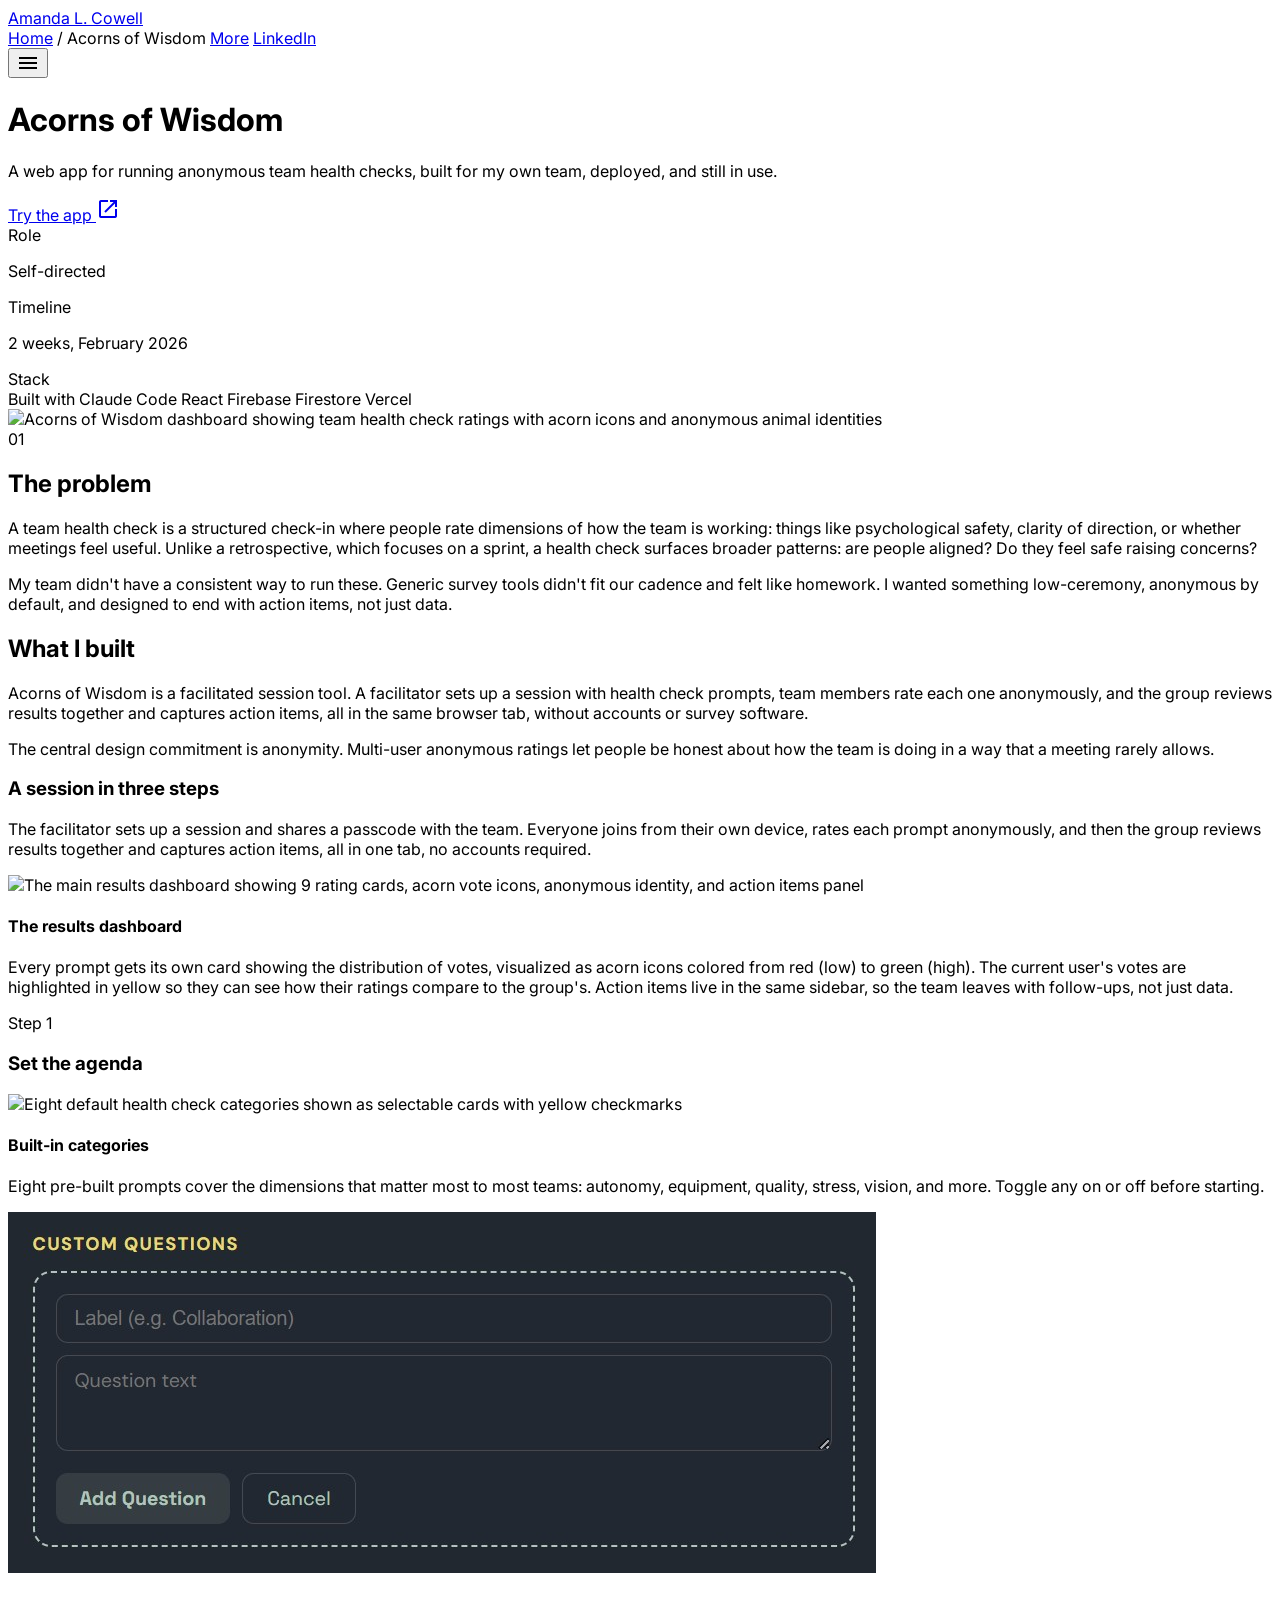
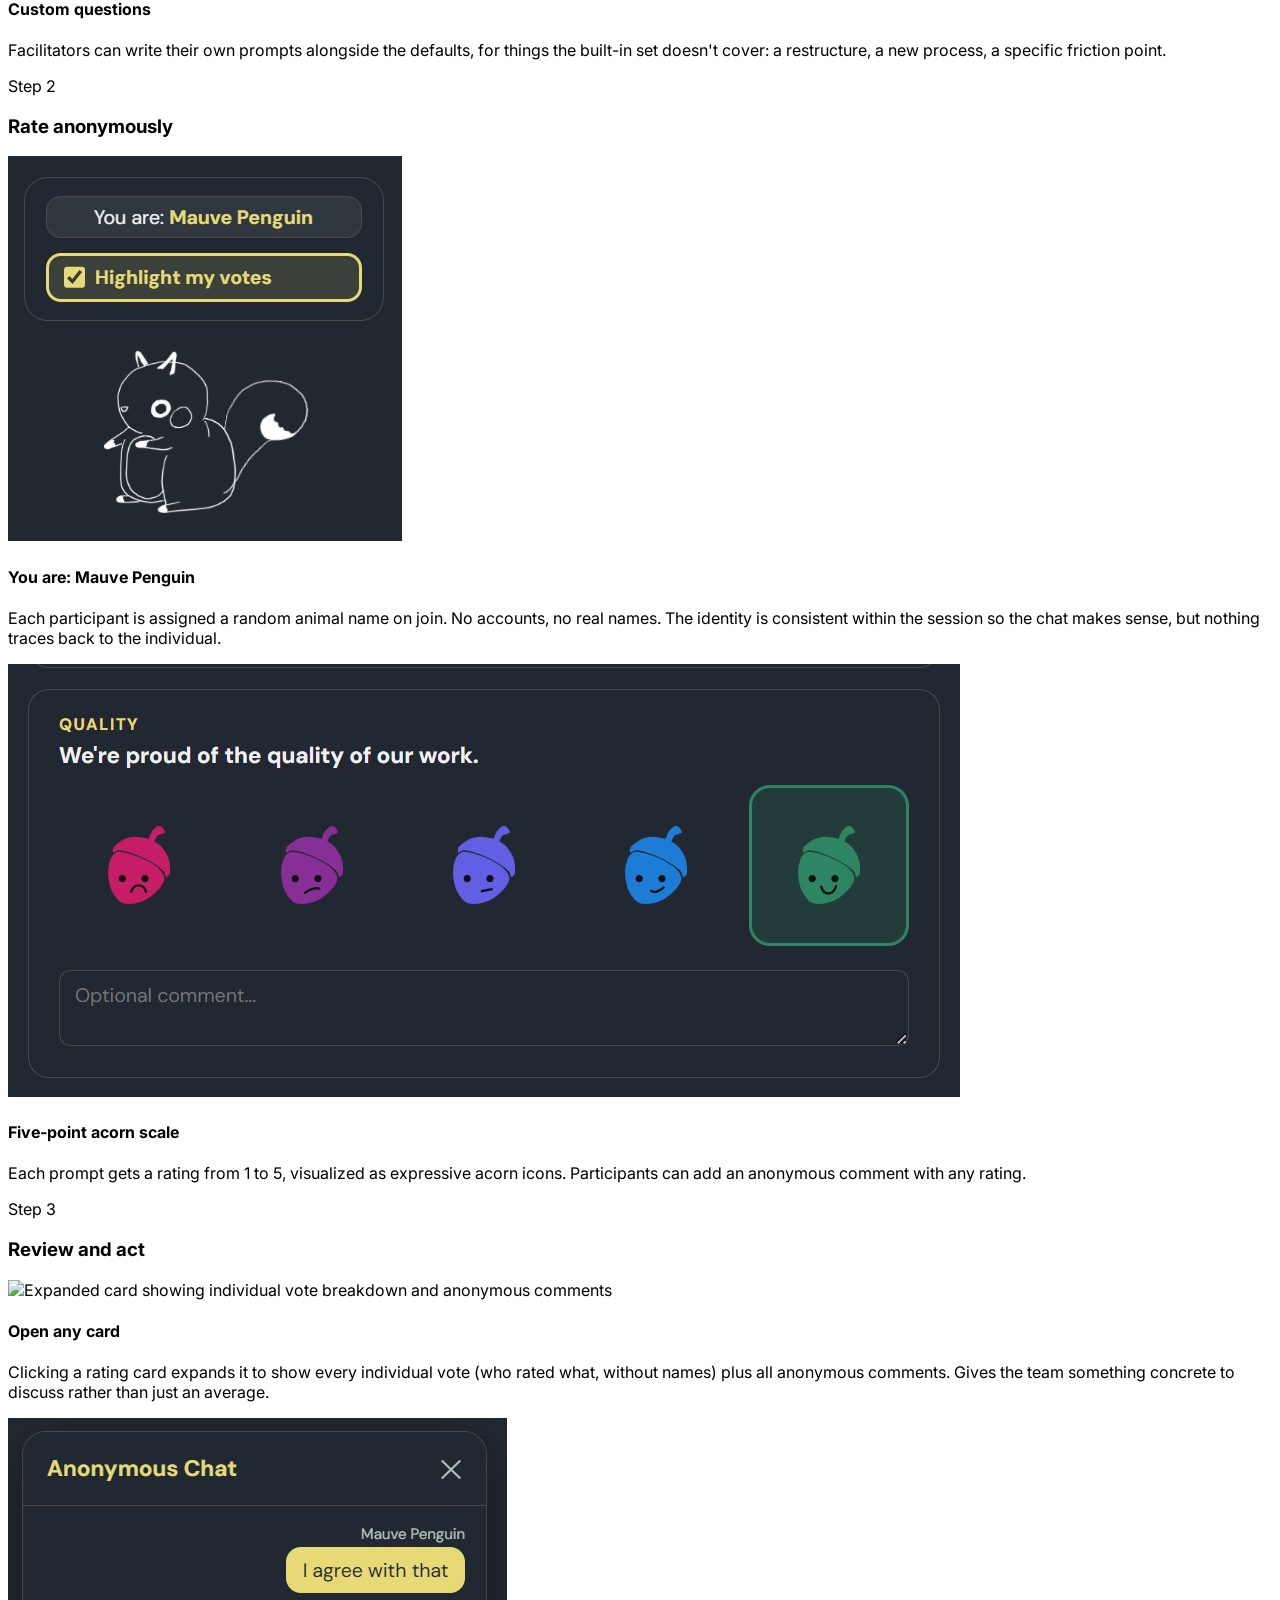
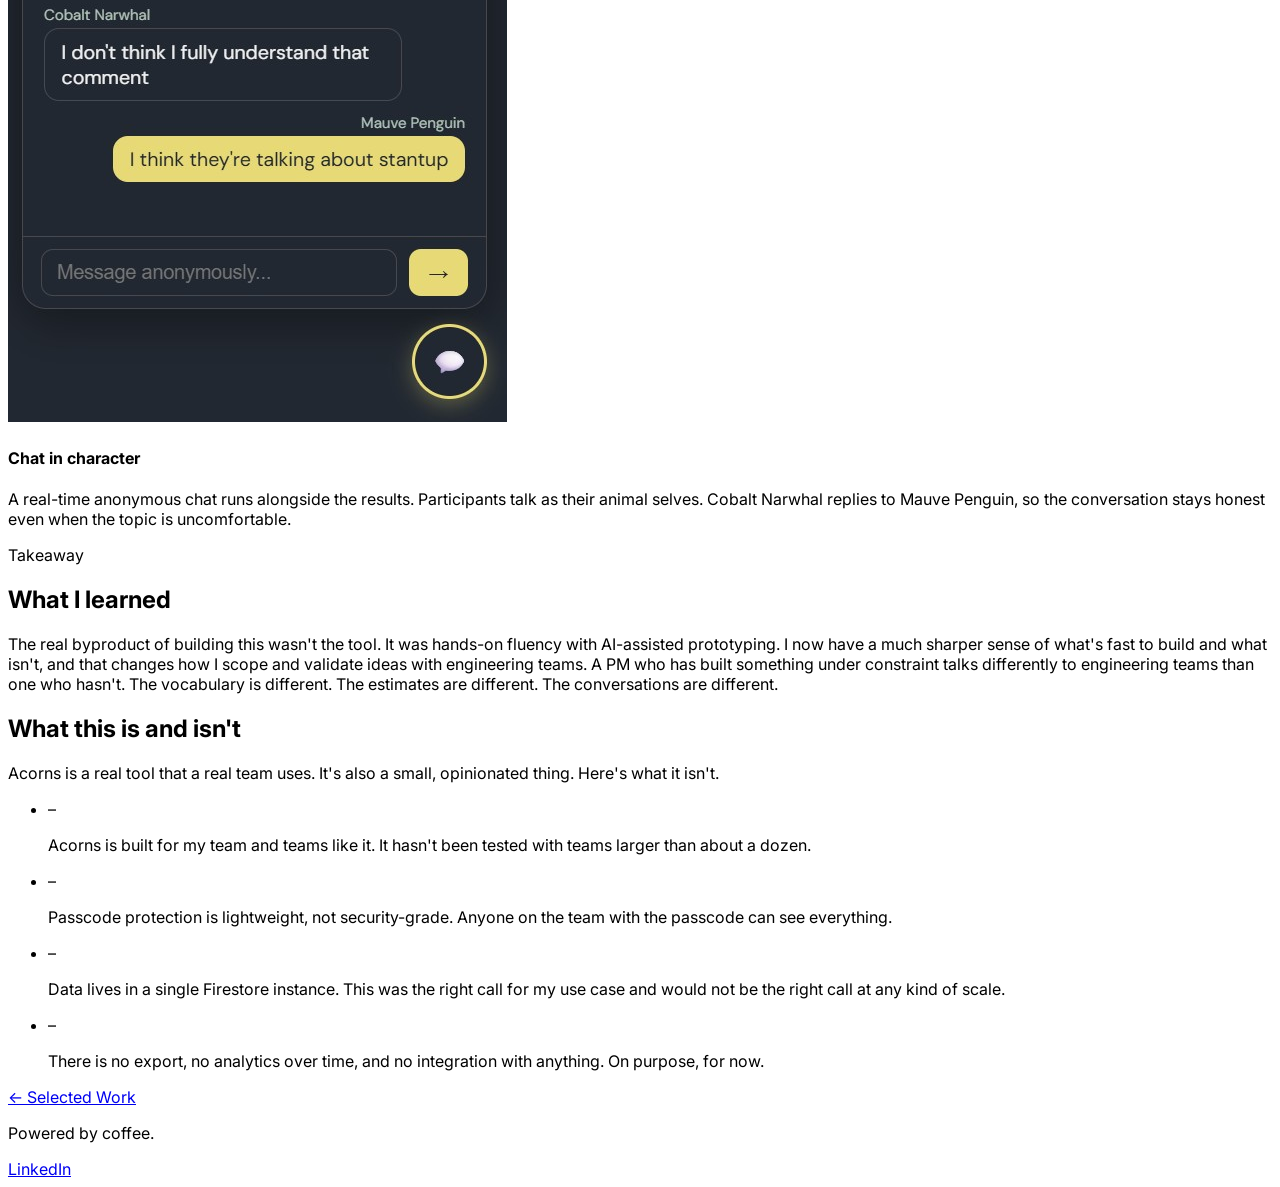
==== commit 9805b1ee: "Tighten /more/ spacing; fix mobile filter padding and subpage hamburger menu /more/: change intro to" ====
--- a/acorns/index.html
+++ b/acorns/index.html
@@ -81,6 +81,9 @@
         gap: 1rem;
         border-bottom: 1px solid rgba(197,191,186,0.4);
       }
+      .nav-menu.is-open > span { display: none; }
+      .nav-menu.is-open > a.ml-5,
+      .nav-menu.is-open > a.ml-3 { margin-left: 0 !important; }
     }
   </style>
 </head>
@@ -94,7 +97,8 @@
         <a href="/" class="text-on-surface-variant hover:text-primary transition-colors">Home</a>
         <span class="text-outline">/</span>
         <span class="text-on-surface font-medium">Acorns of Wisdom</span>
-        <a href="https://linkedin.com/in/amanda-lynn-cowell" target="_blank" rel="noopener noreferrer" class="ml-5 bg-primary text-on-primary px-5 py-2 rounded-full text-sm font-medium hover:opacity-90 transition-opacity">LinkedIn</a>
+        <a href="/more/" class="ml-5 text-on-surface-variant hover:text-primary transition-colors">More</a>
+        <a href="https://linkedin.com/in/amanda-lynn-cowell" target="_blank" rel="noopener noreferrer" class="ml-3 bg-primary text-on-primary px-5 py-2 rounded-full text-sm font-medium hover:opacity-90 transition-opacity">LinkedIn</a>
       </div>
       <button id="nav-toggle" type="button" aria-label="Toggle menu" class="md:hidden material-symbols-outlined text-primary cursor-pointer bg-transparent border-0 p-0">menu</button>
     </div>
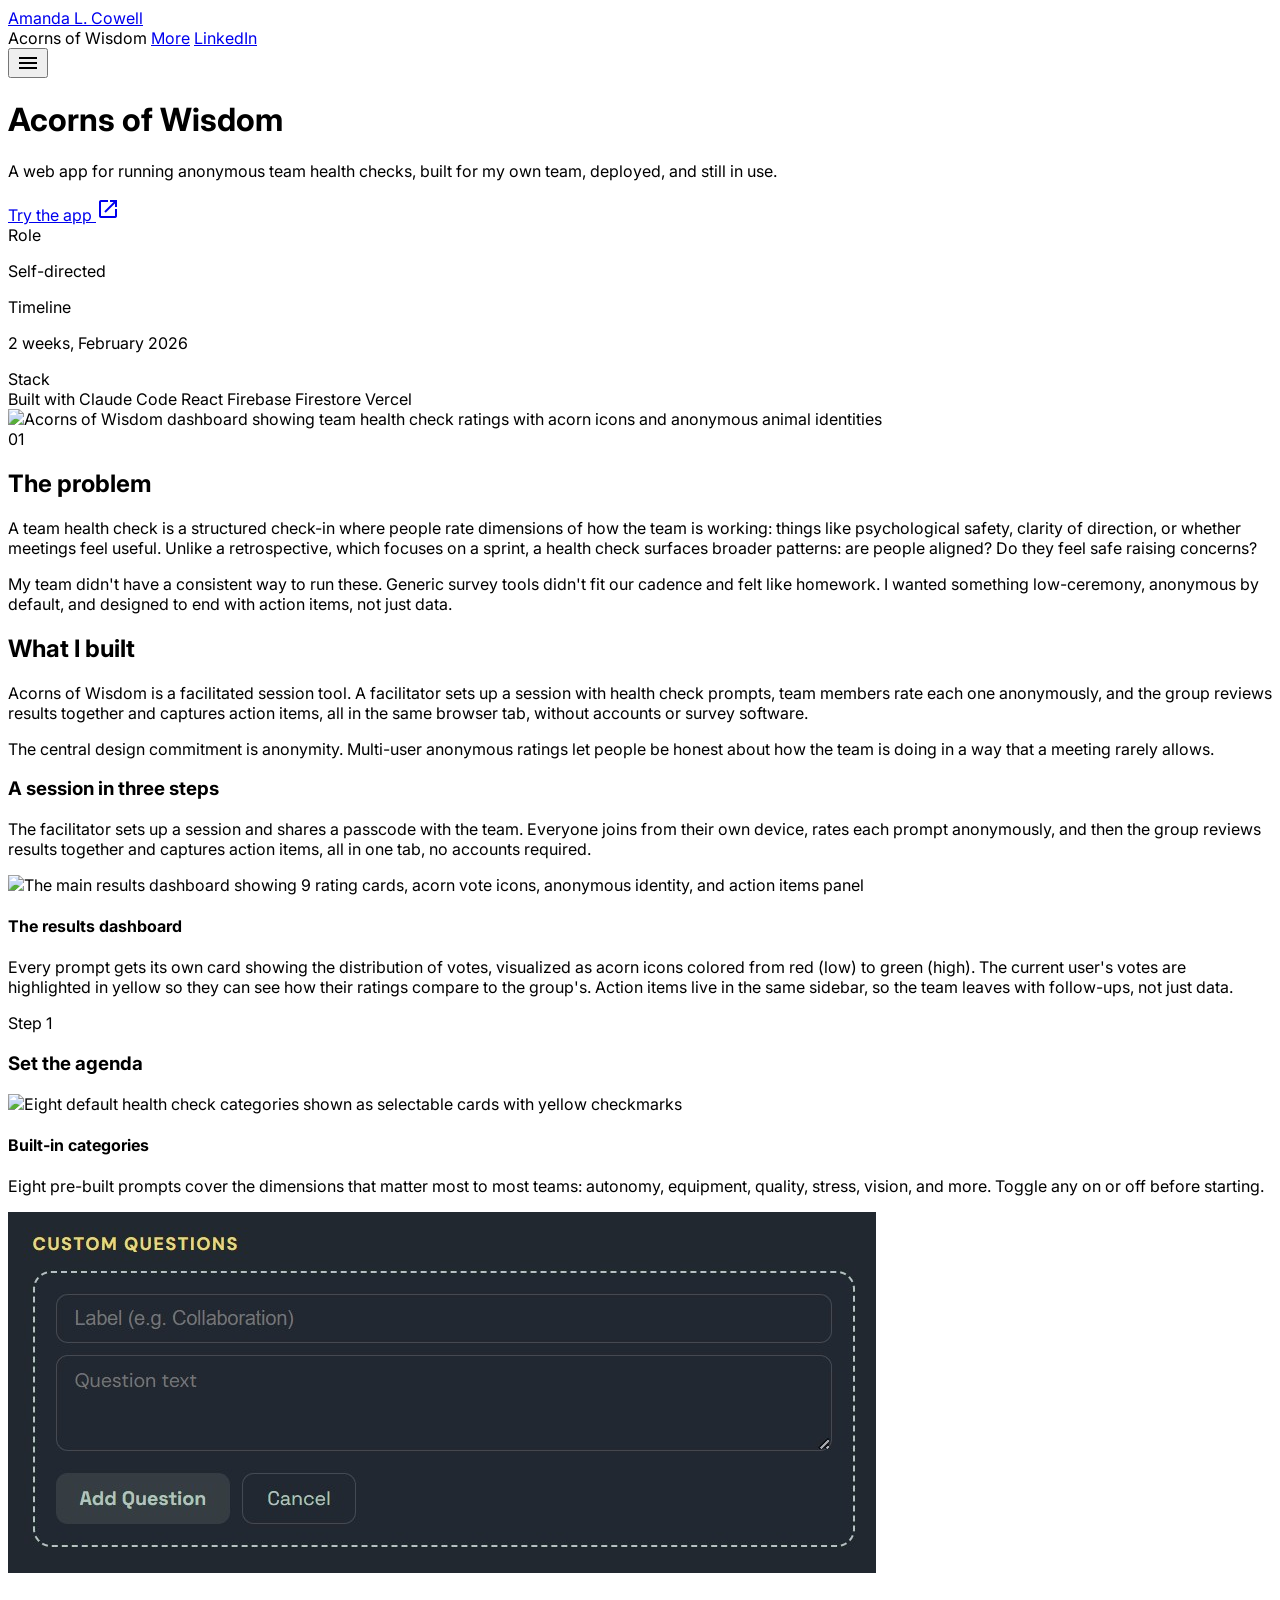
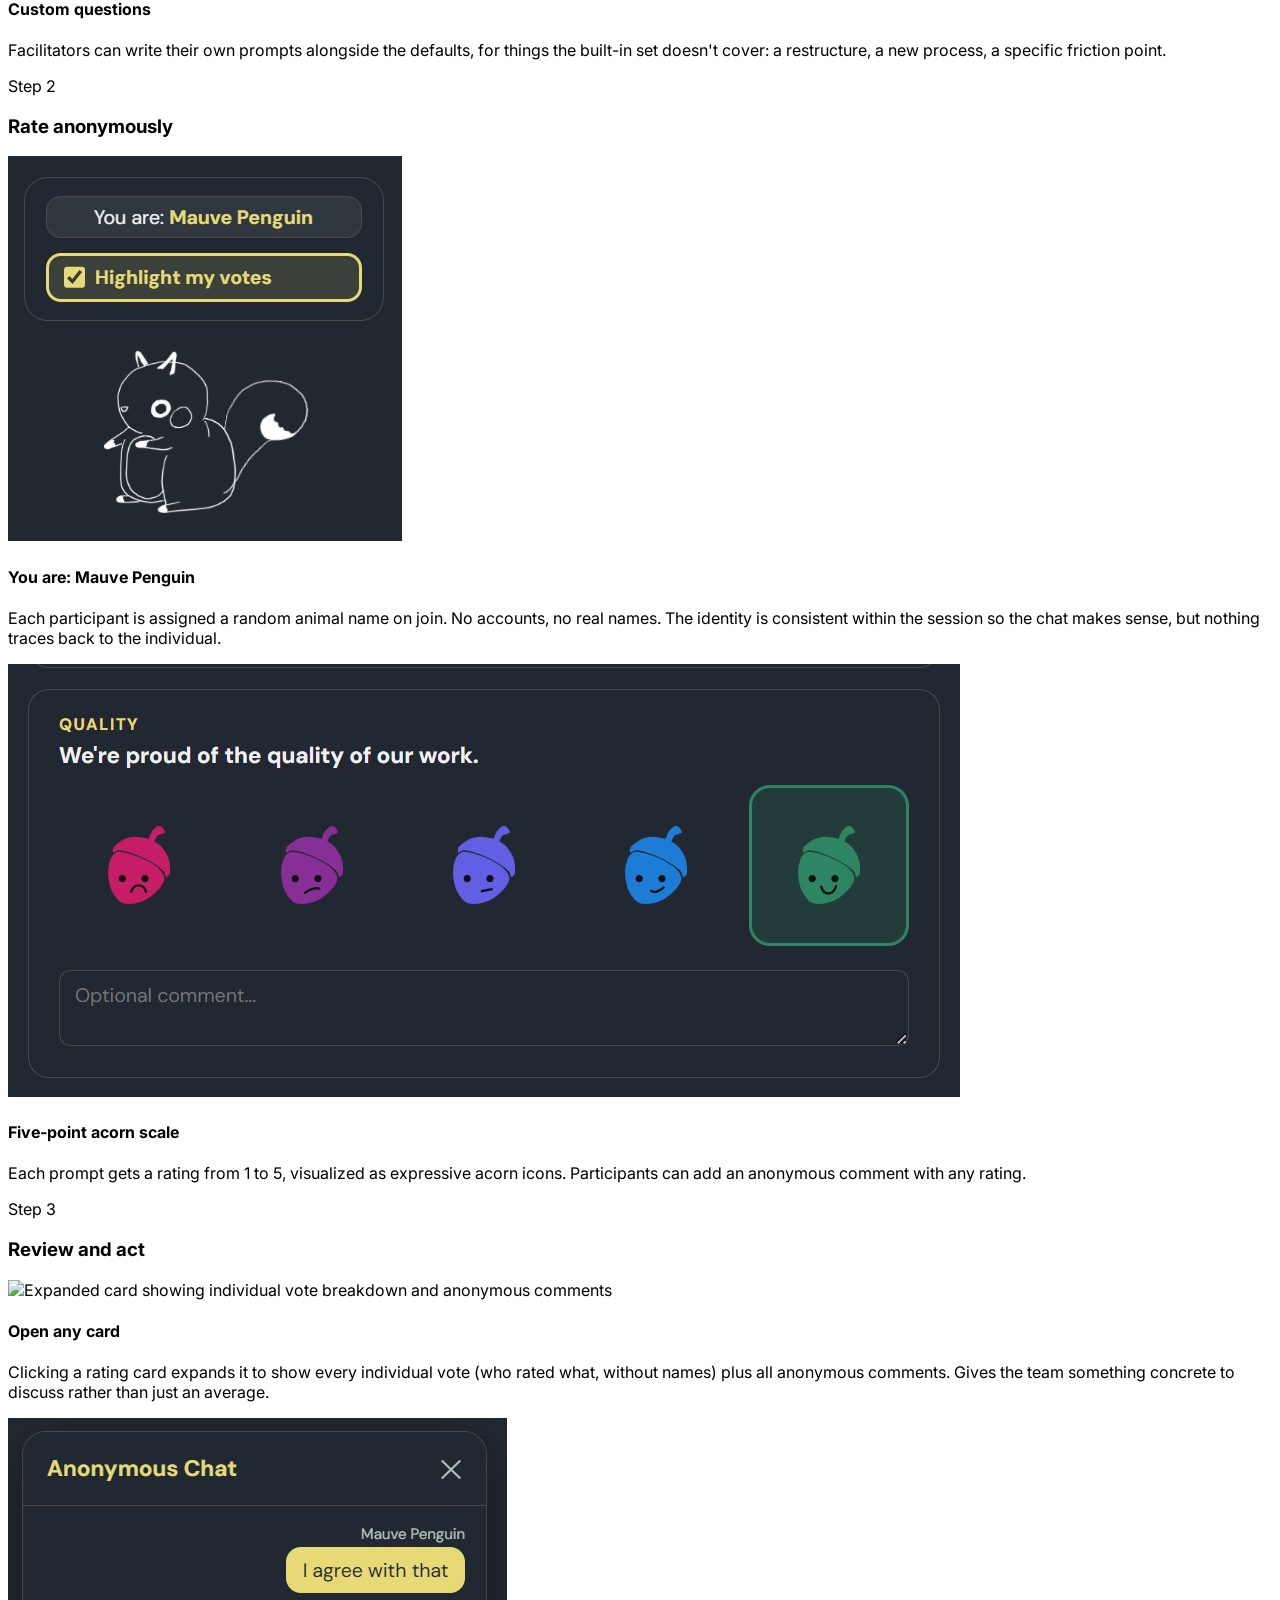
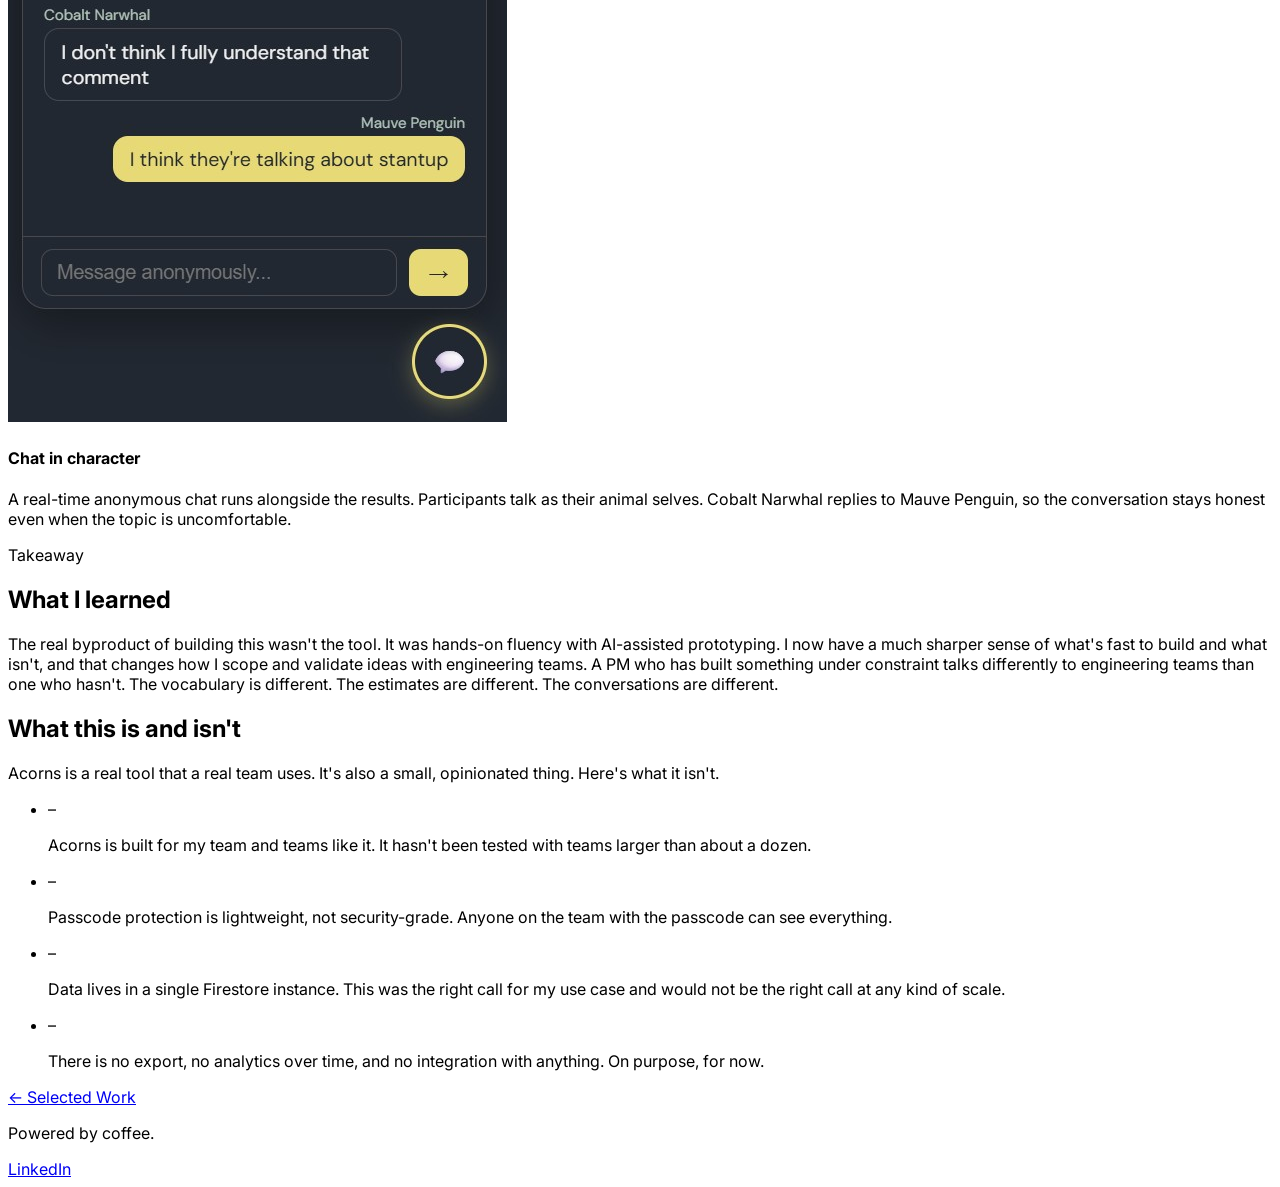
==== commit 190a38b7: "Homepage updates and site-wide nav cleanup Homepage: - Removed redundant 'Home' link from the nav (t" ====
--- a/acorns/index.html
+++ b/acorns/index.html
@@ -94,8 +94,6 @@
     <div class="max-w-7xl mx-auto px-6 py-4 flex justify-between items-center">
       <a href="/" class="font-headline text-xl font-semibold text-primary tracking-tight">Amanda L. Cowell</a>
       <div id="nav-menu" class="nav-menu hidden md:flex items-center gap-3 text-sm">
-        <a href="/" class="text-on-surface-variant hover:text-primary transition-colors">Home</a>
-        <span class="text-outline">/</span>
         <span class="text-on-surface font-medium">Acorns of Wisdom</span>
         <a href="/more/" class="ml-5 text-on-surface-variant hover:text-primary transition-colors">More</a>
         <a href="https://linkedin.com/in/amanda-lynn-cowell" target="_blank" rel="noopener noreferrer" class="ml-3 bg-primary text-on-primary px-5 py-2 rounded-full text-sm font-medium hover:opacity-90 transition-opacity">LinkedIn</a>
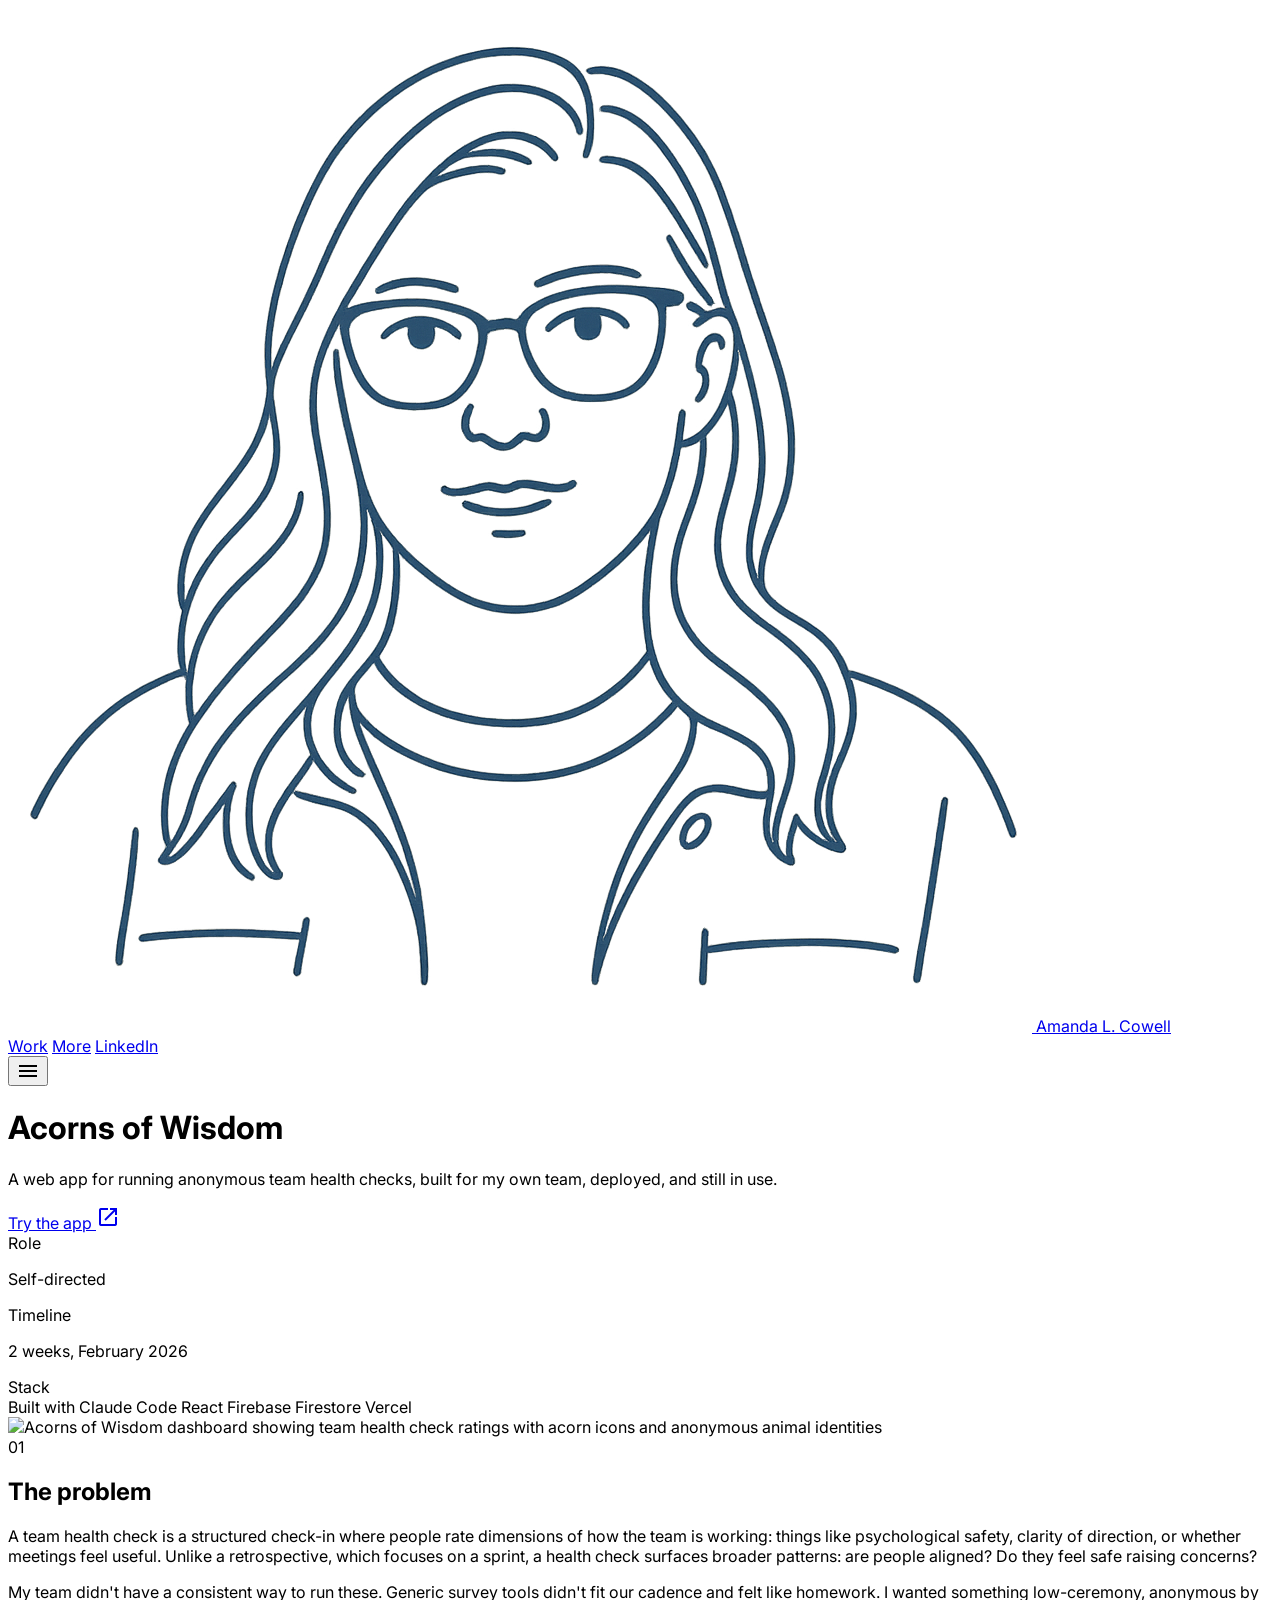
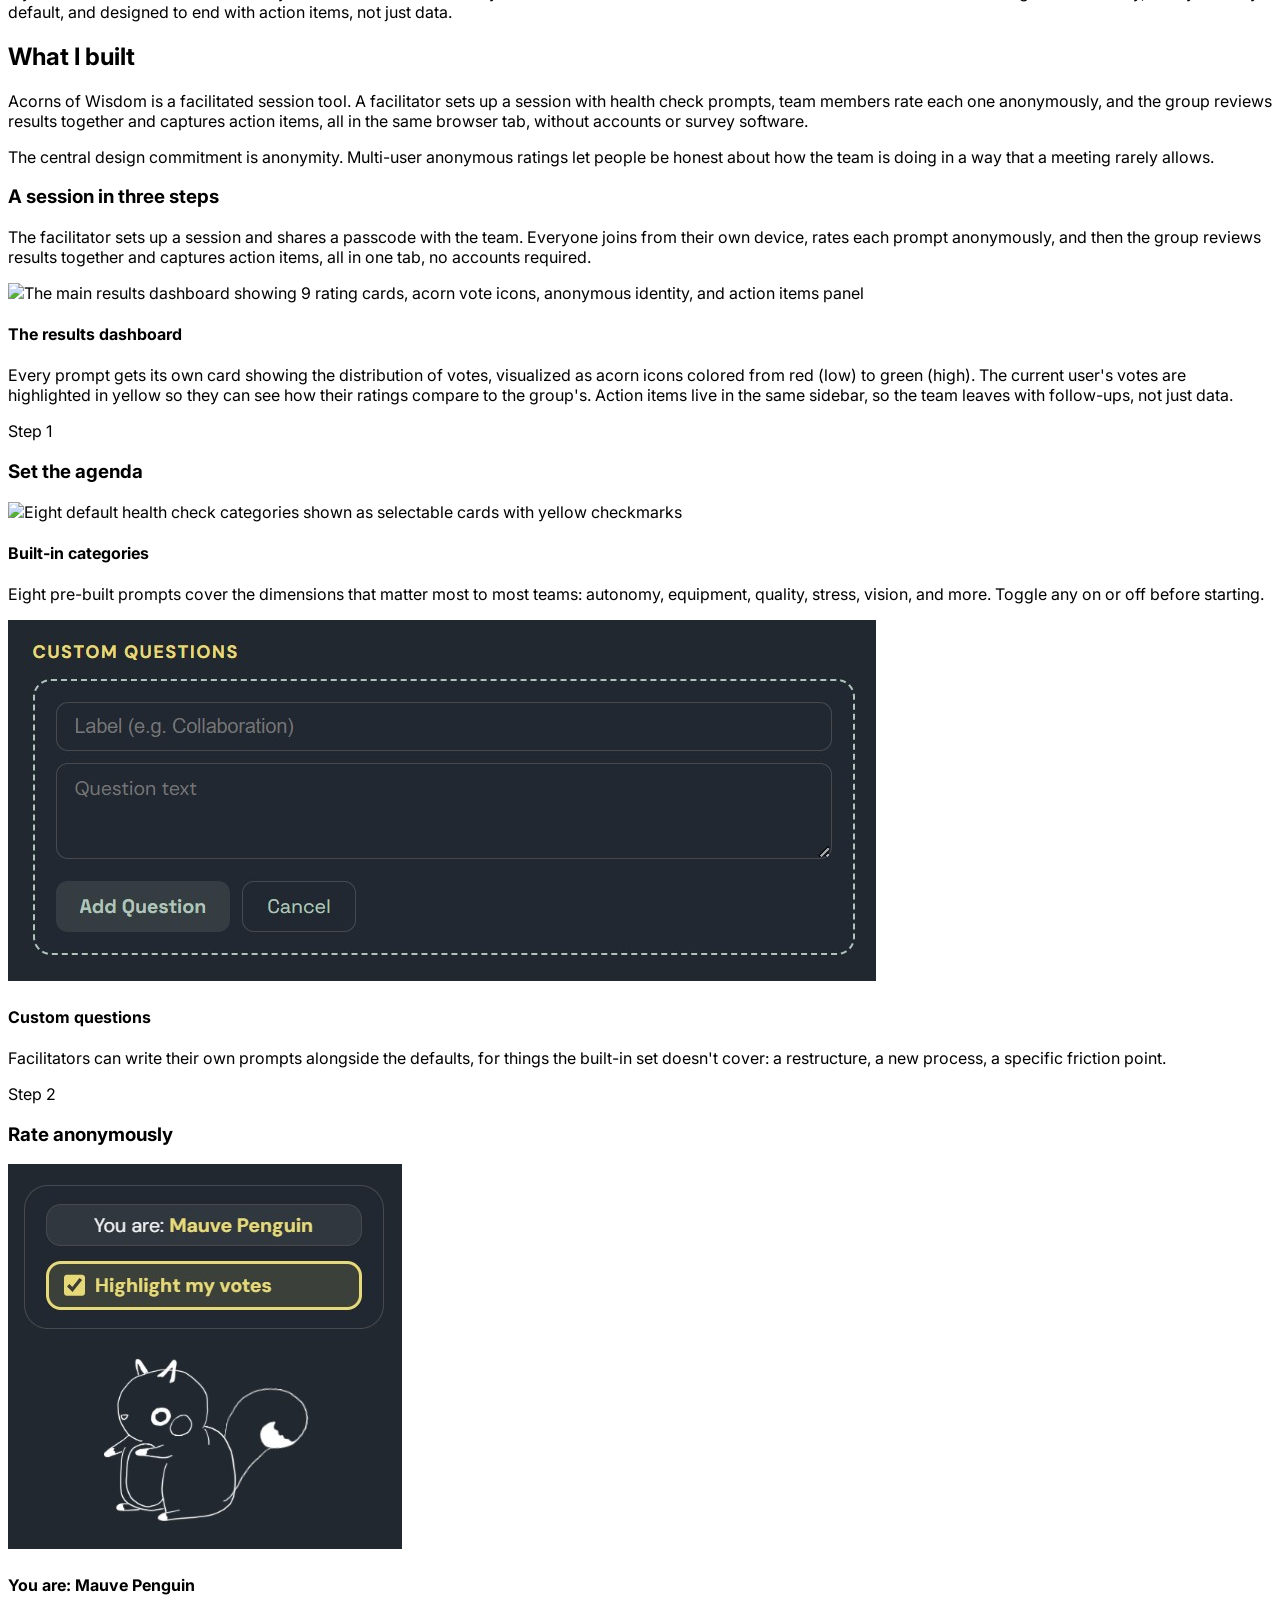
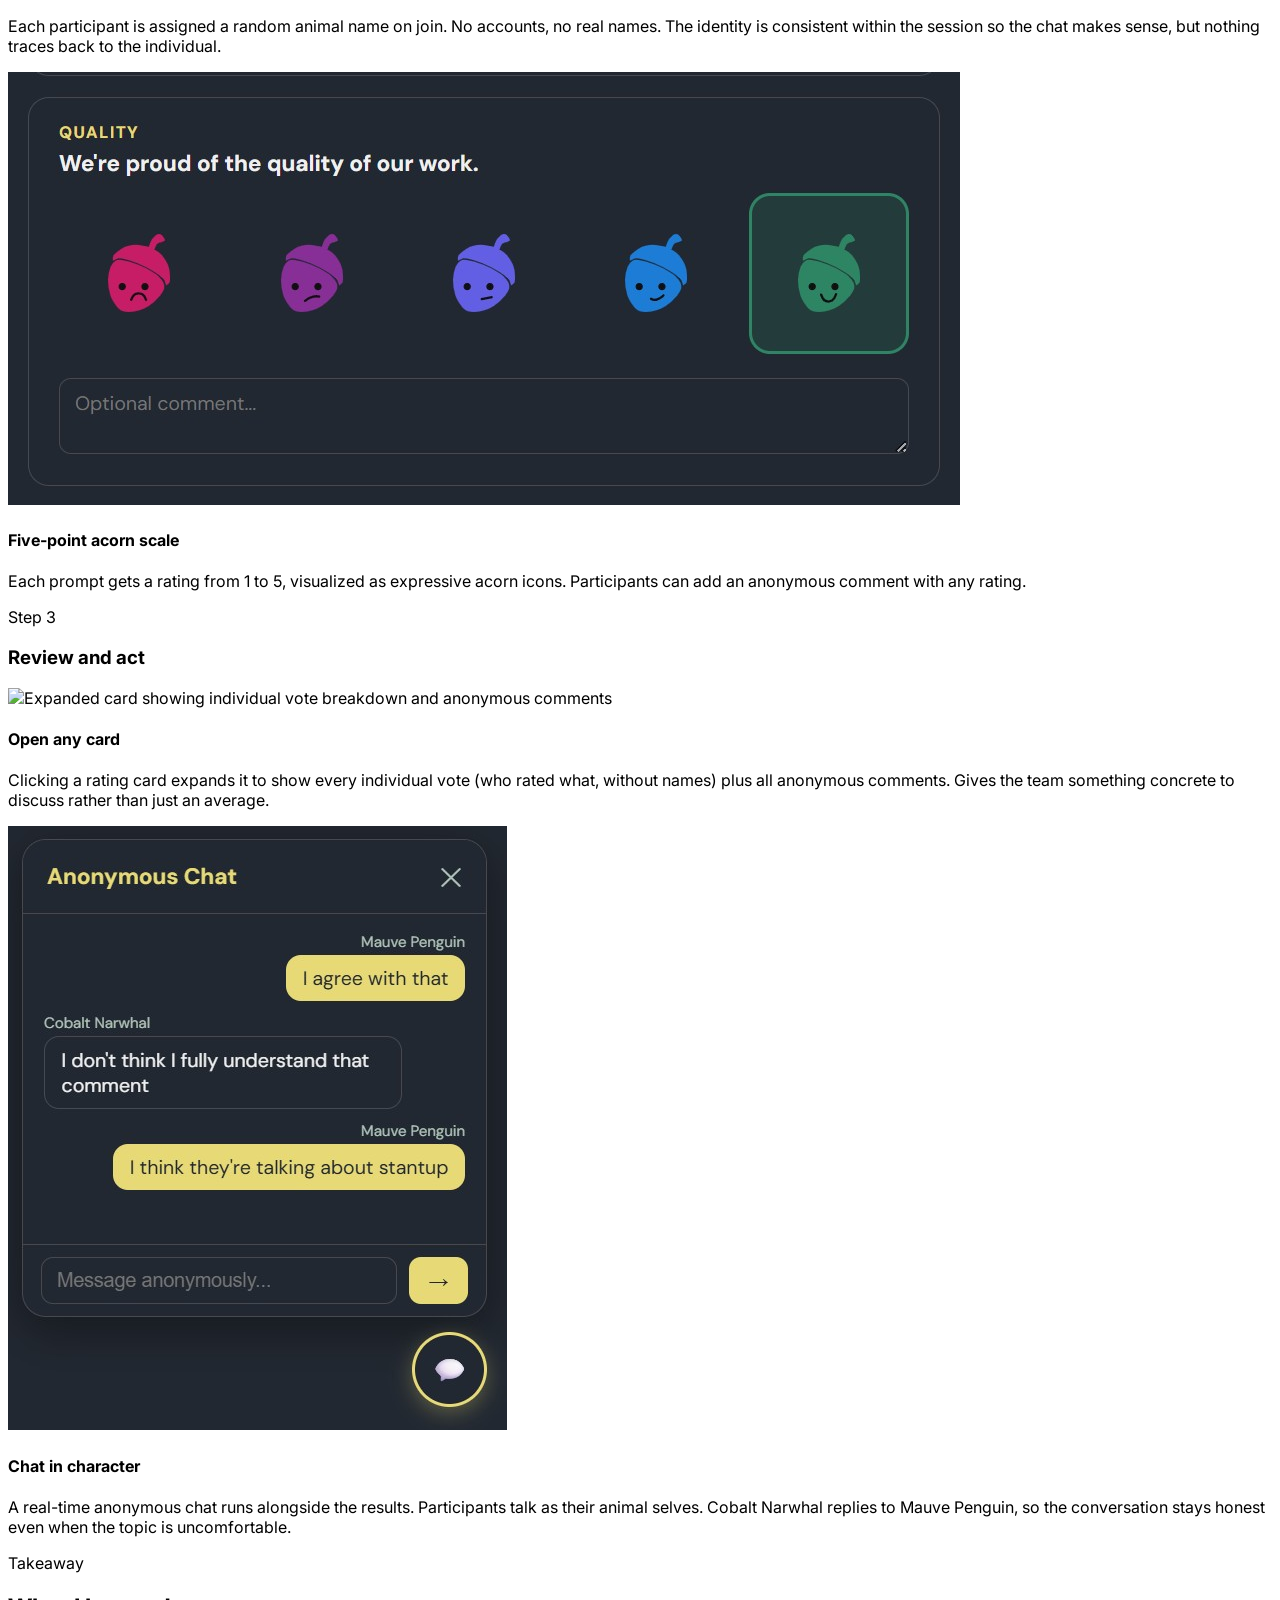
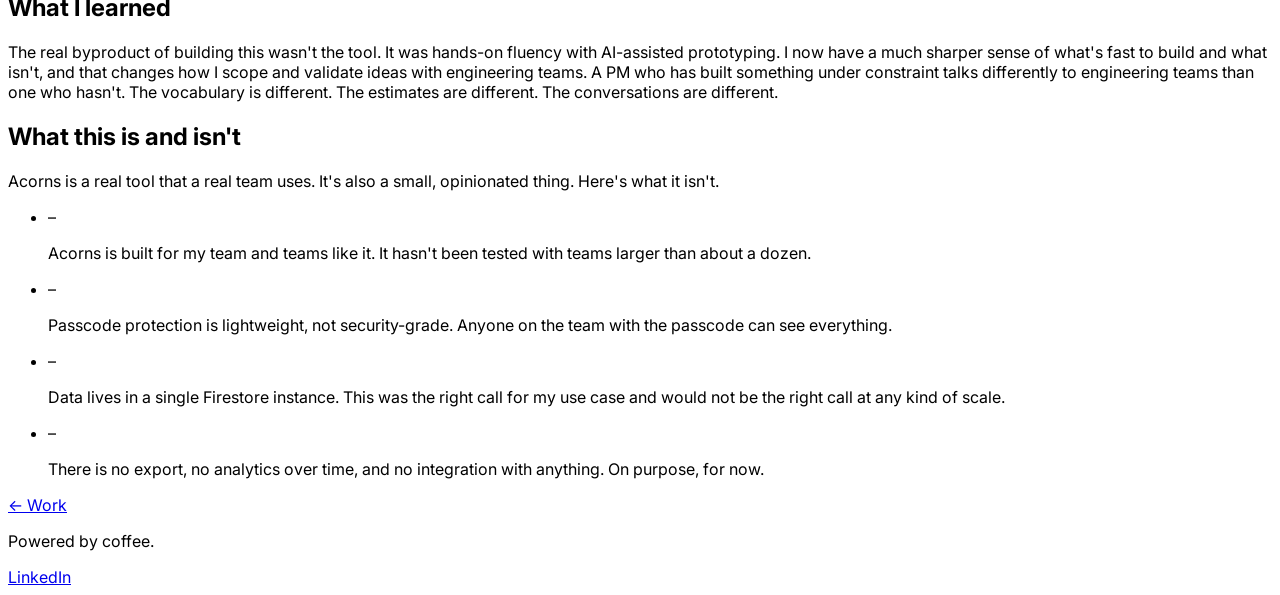
==== commit a11b1452: "Site: add /work/ for case studies; rework /more/ as bio + extras; simplify homepage; add nav logo Co" ====
--- a/acorns/index.html
+++ b/acorns/index.html
@@ -85,24 +85,47 @@
       .nav-menu.is-open > a.ml-5,
       .nav-menu.is-open > a.ml-3 { margin-left: 0 !important; }
     }
+
+    /* Skip to main content link */
+    .skip-link {
+      position: absolute; top: -100px; left: 8px;
+      background: #26585d; color: #fff;
+      padding: 8px 16px; border-radius: 6px;
+      z-index: 100; text-decoration: none;
+      font-weight: 500; font-size: 14px;
+      transition: top 0.15s;
+    }
+    .skip-link:focus { top: 8px; }
+
+    /* Visible focus indicators */
+    a:focus-visible, button:focus-visible {
+      outline: 2px solid #26585d;
+      outline-offset: 2px;
+      border-radius: 4px;
+    }
   </style>
 </head>
 <body class="bg-surface text-on-surface selection:bg-primary-fixed selection:text-on-primary-fixed">
 
+  <a href="#main-content" class="skip-link">Skip to main content</a>
+
   <!-- Nav -->
   <nav class="fixed top-0 w-full z-50 bg-surface/90 backdrop-blur-md border-b border-outline-variant/40">
     <div class="max-w-7xl mx-auto px-6 py-4 flex justify-between items-center">
-      <a href="/" class="font-headline text-xl font-semibold text-primary tracking-tight">Amanda L. Cowell</a>
-      <div id="nav-menu" class="nav-menu hidden md:flex items-center gap-3 text-sm">
-        <span class="text-on-surface font-medium">Acorns of Wisdom</span>
-        <a href="/more/" class="ml-5 text-on-surface-variant hover:text-primary transition-colors">More</a>
-        <a href="https://linkedin.com/in/amanda-lynn-cowell" target="_blank" rel="noopener noreferrer" class="ml-3 bg-primary text-on-primary px-5 py-2 rounded-full text-sm font-medium hover:opacity-90 transition-opacity">LinkedIn</a>
+      <a href="/" class="flex items-center gap-3">
+        <img src="/assets/logo.png" alt="" aria-hidden="true" class="h-10 w-10 object-contain">
+        <span class="font-headline text-xl font-semibold text-primary tracking-tight">Amanda L. Cowell</span>
+      </a>
+      <div id="nav-menu" class="nav-menu hidden md:flex items-center gap-8">
+        <a href="/work/" class="text-primary font-medium border-b-2 border-primary pb-0.5 text-sm">Work</a>
+        <a href="/more/" class="text-on-surface-variant hover:text-primary transition-colors text-sm">More</a>
+        <a href="https://linkedin.com/in/amanda-lynn-cowell" target="_blank" rel="noopener noreferrer" class="bg-primary text-on-primary px-5 py-2 rounded-full text-sm font-medium hover:opacity-90 transition-opacity">LinkedIn</a>
       </div>
       <button id="nav-toggle" type="button" aria-label="Toggle menu" class="md:hidden material-symbols-outlined text-primary cursor-pointer bg-transparent border-0 p-0">menu</button>
     </div>
   </nav>
 
-  <main class="pt-24 pb-20">
+  <main id="main-content" class="pt-24 pb-20">
 
     <!-- Hero -->
     <header class="max-w-7xl mx-auto px-6 py-16 md:py-24">
@@ -290,7 +313,7 @@
   <!-- Footer -->
   <footer class="bg-teal-900 w-full py-12">
     <div class="max-w-7xl mx-auto px-8 flex flex-col md:flex-row justify-between items-center gap-6">
-      <a href="/#projects" class="text-lg font-bold font-headline text-teal-50 hover:text-teal-200 transition-colors">&#8592; Selected Work</a>
+      <a href="/work/" class="text-lg font-bold font-headline text-teal-50 hover:text-teal-200 transition-colors">&#8592; Work</a>
       <p class="text-teal-100/50 text-sm">Powered by coffee.</p>
       <a href="https://linkedin.com/in/amanda-lynn-cowell" target="_blank" rel="noopener noreferrer" class="text-teal-100/70 hover:text-teal-50 text-sm uppercase tracking-wide transition-colors">LinkedIn</a>
     </div>
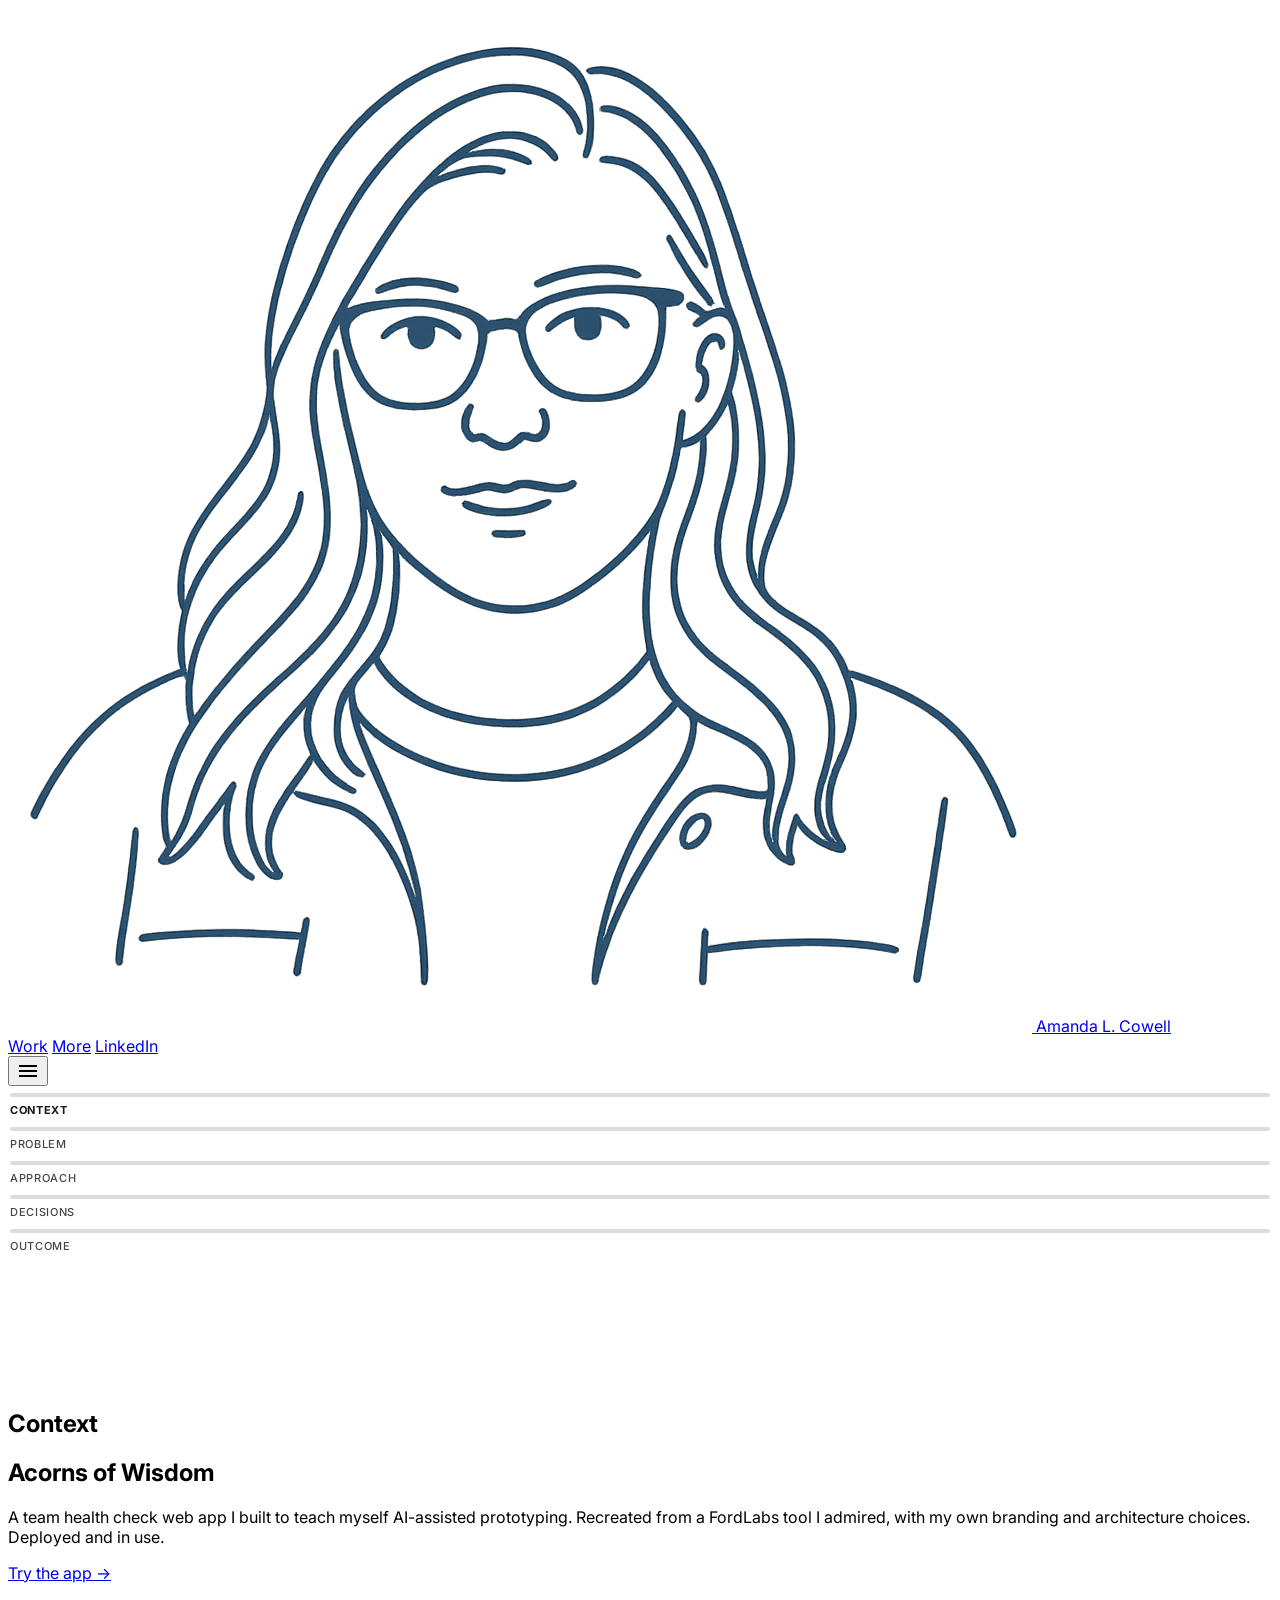
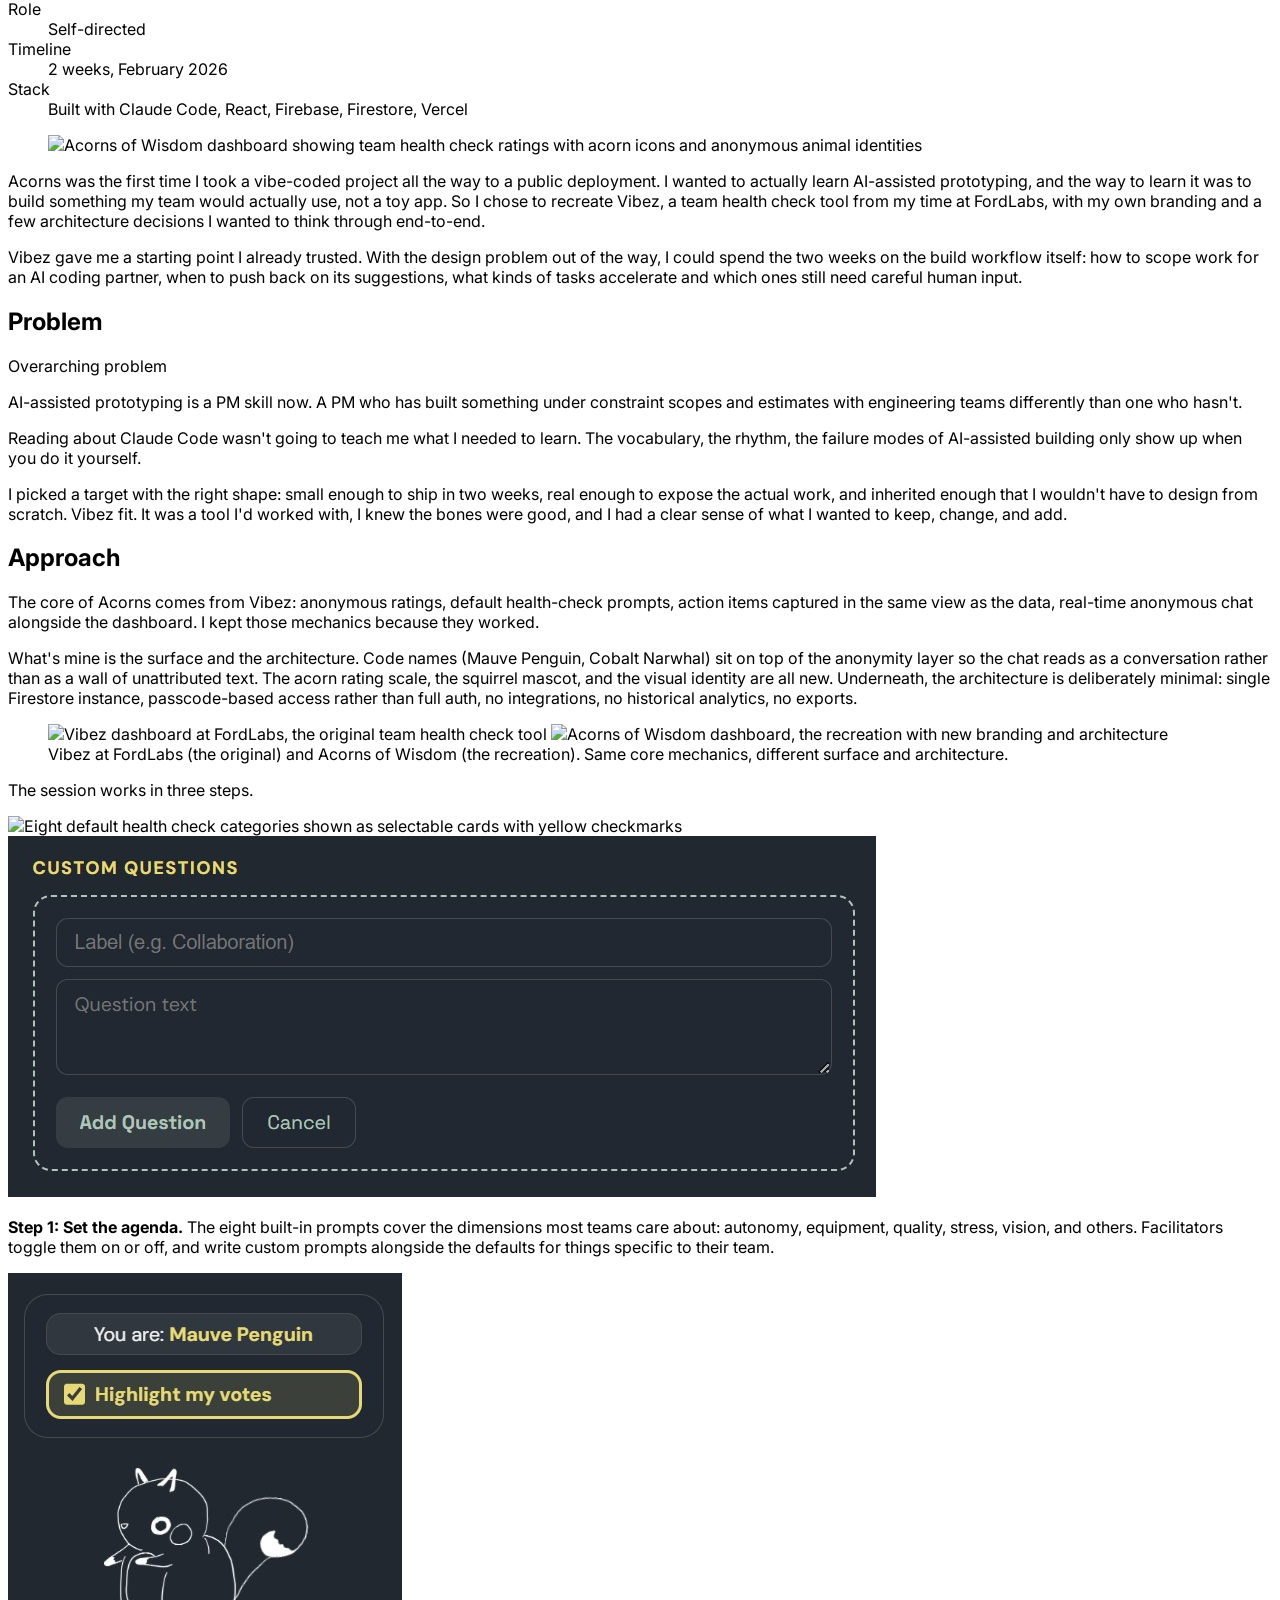
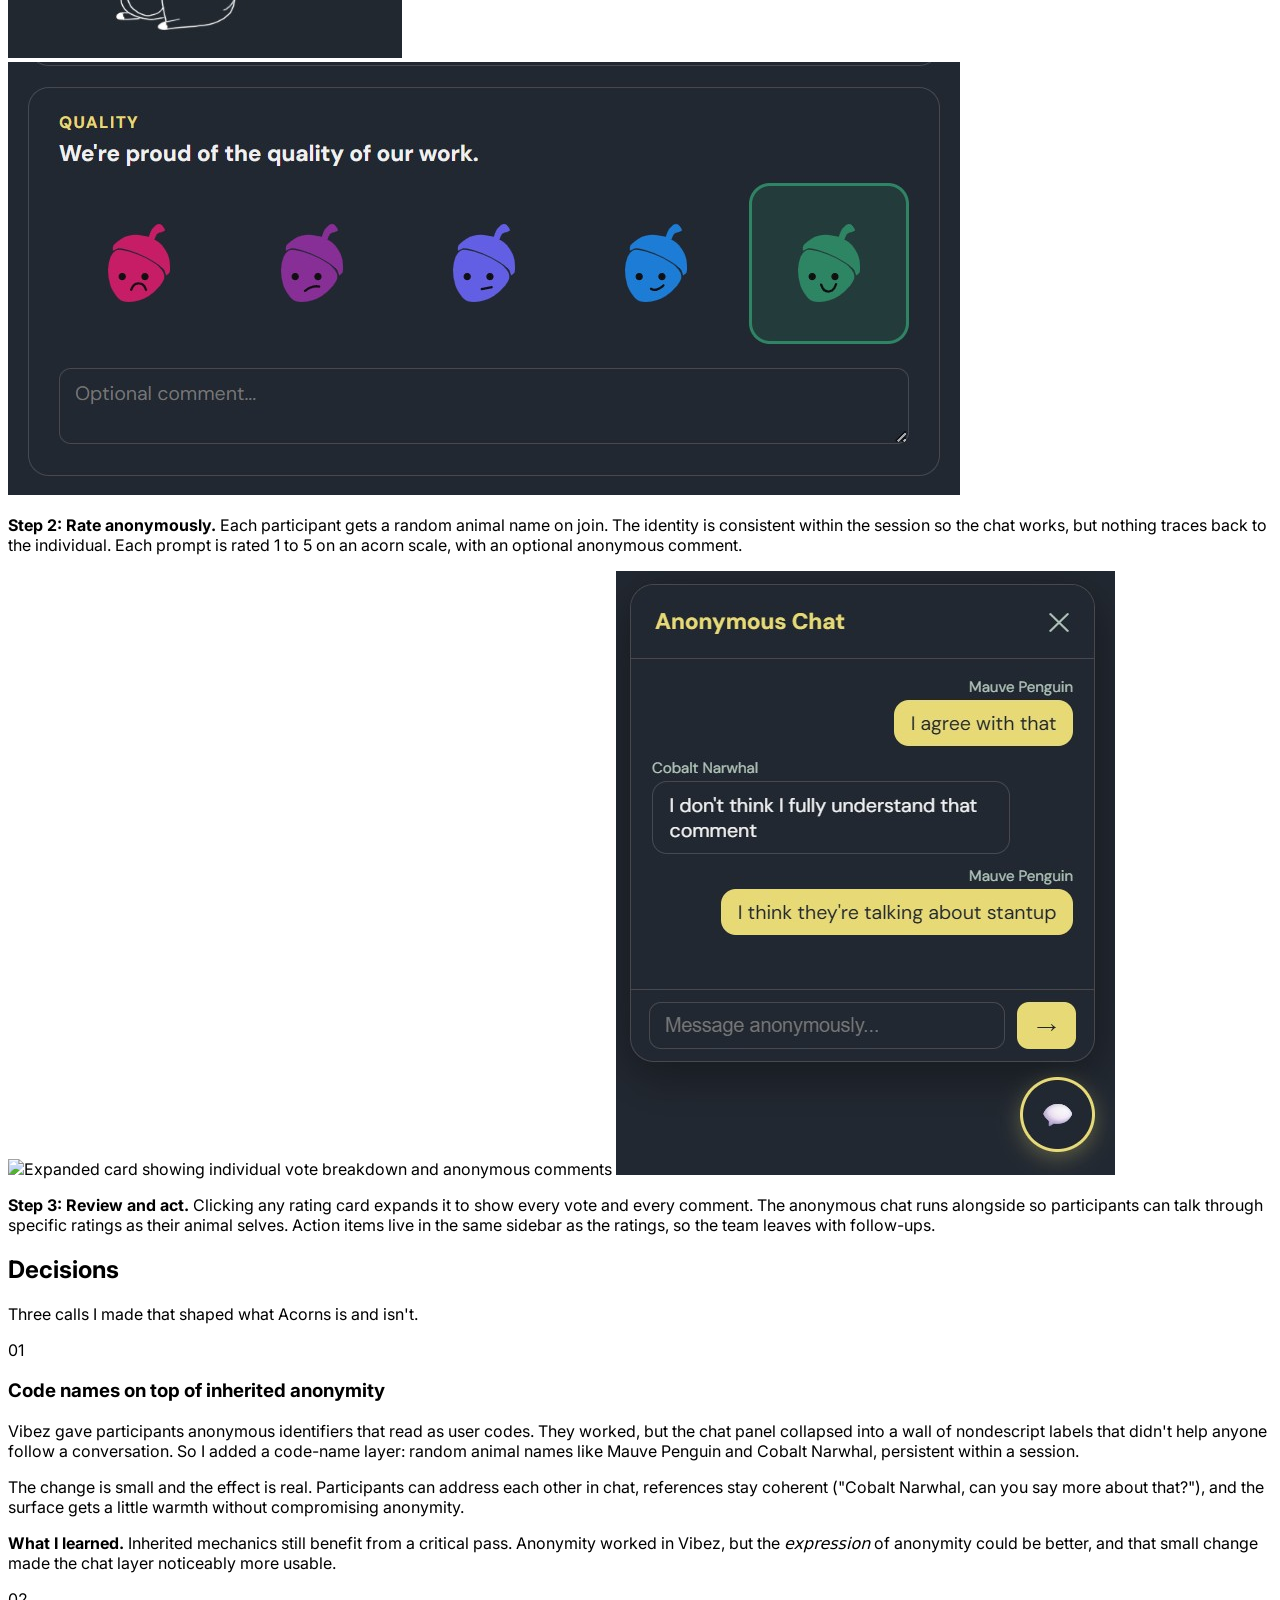
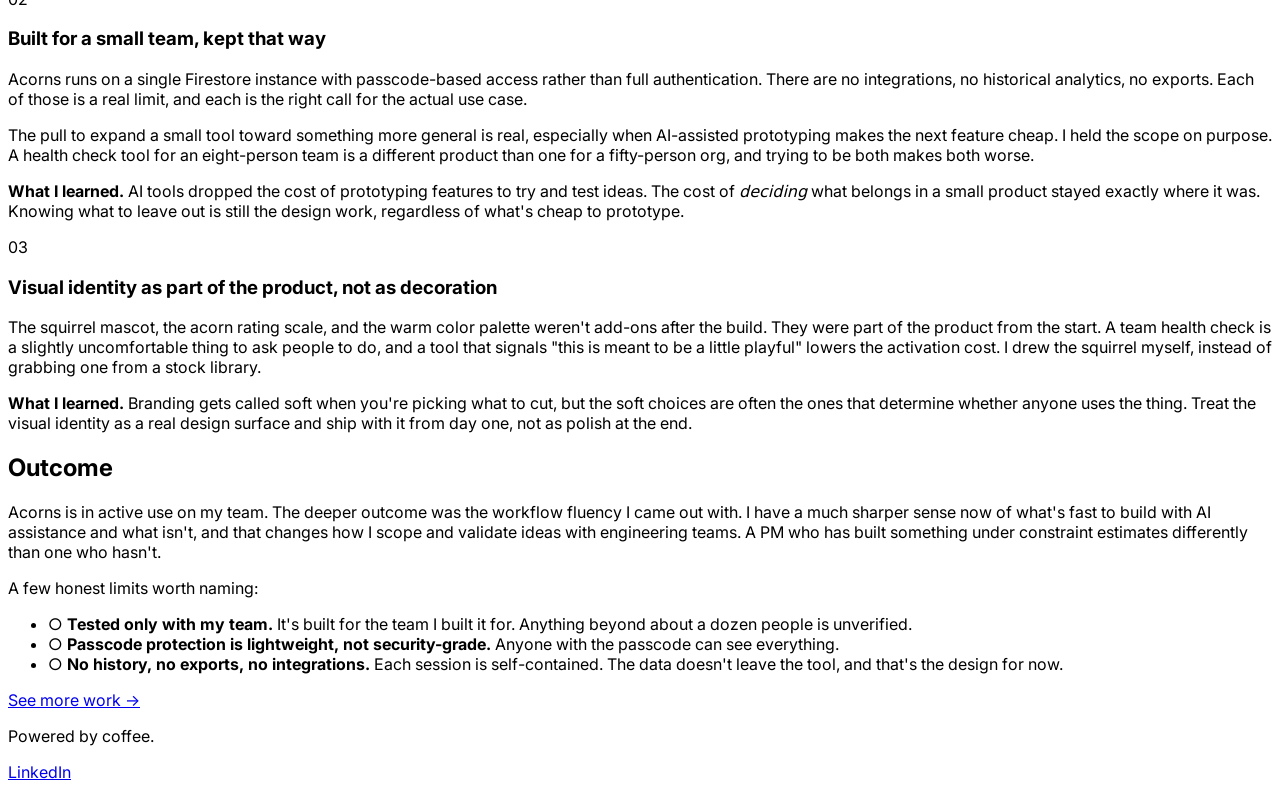
==== commit 5a90b1b6: "Fixes: progress nav reaches 100% at doc bottom; mobile-safe captions; Educause label - Snap the fina" ====
--- a/acorns/index.html
+++ b/acorns/index.html
@@ -65,6 +65,7 @@
     }
   </script>
   <style>
+    html { scroll-behavior: smooth; scroll-padding-top: 128px; }
     body { font-family: 'Inter', system-ui, sans-serif; -webkit-font-smoothing: antialiased; }
     .material-symbols-outlined { font-variation-settings: 'FILL' 0, 'wght' 400, 'GRAD' 0, 'opsz' 24; }
     @media (max-width: 767px) {
@@ -81,9 +82,6 @@
         gap: 1rem;
         border-bottom: 1px solid rgba(197,191,186,0.4);
       }
-      .nav-menu.is-open > span { display: none; }
-      .nav-menu.is-open > a.ml-5,
-      .nav-menu.is-open > a.ml-3 { margin-left: 0 !important; }
     }
 
     /* Skip to main content link */
@@ -103,13 +101,57 @@
       outline-offset: 2px;
       border-radius: 4px;
     }
+
+    /* Section progress nav */
+    .section-nav-item {
+      display: flex;
+      flex-direction: column;
+      gap: 6px;
+      padding: 6px 2px 4px;
+      text-decoration: none;
+      border-radius: 4px;
+    }
+    .section-nav-track {
+      display: block;
+      height: 4px;
+      background: rgba(122, 116, 112, 0.25);
+      border-radius: 9999px;
+      overflow: hidden;
+    }
+    .section-nav-fill {
+      display: block;
+      height: 100%;
+      width: 0%;
+      background: #26585d;
+      border-radius: 9999px;
+      transition: width 120ms linear;
+    }
+    .section-nav-label {
+      font-size: 11px;
+      font-weight: 500;
+      letter-spacing: 0.06em;
+      text-transform: uppercase;
+      color: #4A4440;
+      transition: color 150ms, font-weight 150ms;
+      text-align: left;
+    }
+    .section-nav-item:hover .section-nav-label {
+      color: #26585d;
+    }
+    .section-nav-item.is-active .section-nav-label {
+      color: #1C1714;
+      font-weight: 700;
+    }
+    @media (max-width: 380px) {
+      .section-nav-label { display: none; }
+    }
   </style>
 </head>
 <body class="bg-surface text-on-surface selection:bg-primary-fixed selection:text-on-primary-fixed">
 
   <a href="#main-content" class="skip-link">Skip to main content</a>
 
-  <!-- Nav -->
+  <!-- Site nav -->
   <nav class="fixed top-0 w-full z-50 bg-surface/90 backdrop-blur-md border-b border-outline-variant/40">
     <div class="max-w-7xl mx-auto px-6 py-4 flex justify-between items-center">
       <a href="/" class="flex items-center gap-3">
@@ -125,195 +167,235 @@
     </div>
   </nav>
 
-  <main id="main-content" class="pt-24 pb-20">
-
-    <!-- Hero -->
-    <header class="max-w-7xl mx-auto px-6 py-16 md:py-24">
-      <div class="grid grid-cols-1 lg:grid-cols-12 gap-12 items-start">
-        <div class="lg:col-span-8">
-          <h1 class="font-headline text-6xl md:text-8xl font-semibold text-primary tracking-tighter leading-none mb-8">
-            Acorns of Wisdom
-          </h1>
-          <p class="text-xl md:text-2xl text-on-surface-variant font-light max-w-2xl leading-relaxed mb-8">
-            A web app for running anonymous team health checks, built for my own team, deployed, and still in use.
-          </p>
-          <a href="https://team-health-check-kappa.vercel.app/" target="_blank" rel="noopener noreferrer" class="inline-flex items-center gap-2 bg-primary text-on-primary px-6 py-3 rounded-full text-sm font-medium hover:opacity-90 transition-opacity">
-            Try the app
-            <span class="material-symbols-outlined text-base">open_in_new</span>
-          </a>
+  <!-- Section progress nav -->
+  <nav id="section-nav" aria-label="Page sections" class="fixed left-0 right-0 z-40 bg-surface/95 backdrop-blur-md border-b border-outline-variant/40" style="top: 73px;">
+    <div class="max-w-7xl mx-auto px-6 py-2">
+      <div class="grid grid-cols-5 gap-1.5 md:gap-2">
+        <a href="#context" data-section="context" class="section-nav-item">
+          <span class="section-nav-track"><span class="section-nav-fill"></span></span>
+          <span class="section-nav-label">Context</span>
+        </a>
+        <a href="#problem" data-section="problem" class="section-nav-item">
+          <span class="section-nav-track"><span class="section-nav-fill"></span></span>
+          <span class="section-nav-label">Problem</span>
+        </a>
+        <a href="#approach" data-section="approach" class="section-nav-item">
+          <span class="section-nav-track"><span class="section-nav-fill"></span></span>
+          <span class="section-nav-label">Approach</span>
+        </a>
+        <a href="#decisions" data-section="decisions" class="section-nav-item">
+          <span class="section-nav-track"><span class="section-nav-fill"></span></span>
+          <span class="section-nav-label">Decisions</span>
+        </a>
+        <a href="#outcome" data-section="outcome" class="section-nav-item">
+          <span class="section-nav-track"><span class="section-nav-fill"></span></span>
+          <span class="section-nav-label">Outcome</span>
+        </a>
+      </div>
+    </div>
+  </nav>
+
+  <main id="main-content" class="pb-20" style="padding-top: 132px;">
+
+    <!-- Section 1: Context — wraps the hero so progress-nav scroll tracking starts at the page title -->
+    <section id="context" aria-labelledby="context-heading" class="mb-20">
+      <h2 id="context-heading" class="sr-only">Context</h2>
+
+      <!-- Hero -->
+      <header class="max-w-5xl mx-auto px-6 pt-8 md:pt-10 pb-8 md:pb-10">
+        <h1 class="font-headline text-5xl md:text-7xl font-semibold text-primary tracking-tighter leading-none mb-5">Acorns of Wisdom</h1>
+        <p class="text-xl md:text-2xl font-light text-on-surface-variant leading-relaxed mb-7">
+          A team health check web app I built to teach myself AI-assisted prototyping. Recreated from a FordLabs tool I admired, with my own branding and architecture choices. Deployed and in use.
+        </p>
+
+        <a href="https://team-health-check-kappa.vercel.app/" target="_blank" rel="noopener noreferrer" class="inline-flex items-center gap-2 bg-primary text-on-primary px-5 py-2.5 rounded-full text-sm font-medium hover:opacity-90 transition-opacity mb-8">
+          Try the app
+          <span aria-hidden="true">&rarr;</span>
+        </a>
+
+        <!-- Metadata strip (3 cells side by side) -->
+        <dl class="grid grid-cols-1 sm:grid-cols-3 gap-x-10 gap-y-4 pt-5 border-t border-outline-variant/40">
+          <div>
+            <dt class="text-[11px] font-bold text-secondary uppercase tracking-[0.14em] mb-1.5">Role</dt>
+            <dd class="text-sm md:text-base text-on-surface">Self-directed</dd>
+          </div>
+          <div>
+            <dt class="text-[11px] font-bold text-secondary uppercase tracking-[0.14em] mb-1.5">Timeline</dt>
+            <dd class="text-sm md:text-base text-on-surface">2 weeks, February 2026</dd>
+          </div>
+          <div>
+            <dt class="text-[11px] font-bold text-secondary uppercase tracking-[0.14em] mb-1.5">Stack</dt>
+            <dd class="text-sm md:text-base text-on-surface">Built with Claude Code, React, Firebase, Firestore, Vercel</dd>
+          </div>
+        </dl>
+      </header>
+
+      <!-- Hero image -->
+      <div class="max-w-5xl mx-auto px-6 mb-16 md:mb-20">
+        <figure class="md:flex md:flex-col md:items-center">
+          <img src="/assets/acorns-hero.gif" alt="Acorns of Wisdom dashboard showing team health check ratings with acorn icons and anonymous animal identities" class="block rounded-xl w-full md:w-auto md:max-h-[460px] shadow-2xl">
+        </figure>
+      </div>
+
+      <!-- Context body prose -->
+      <div class="max-w-5xl mx-auto px-6 text-base md:text-lg leading-relaxed text-on-surface-variant space-y-5">
+        <p>Acorns was the first time I took a vibe-coded project all the way to a public deployment. I wanted to actually learn AI-assisted prototyping, and the way to learn it was to build something my team would actually use, not a toy app. So I chose to recreate Vibez, a team health check tool from my time at FordLabs, with my own branding and a few architecture decisions I wanted to think through end-to-end.</p>
+        <p>Vibez gave me a starting point I already trusted. With the design problem out of the way, I could spend the two weeks on the build workflow itself: how to scope work for an AI coding partner, when to push back on its suggestions, what kinds of tasks accelerate and which ones still need careful human input.</p>
+      </div>
+    </section>
+
+    <!-- Section 2: Problem -->
+    <section id="problem" aria-labelledby="problem-heading" class="max-w-5xl mx-auto px-6 mb-20">
+      <h2 id="problem-heading" class="font-headline text-3xl md:text-4xl font-semibold text-primary tracking-tight mb-8">Problem</h2>
+
+      <!-- Overarching problem callout -->
+      <aside class="bg-surface-container-low rounded-xl border-l-4 border-primary p-8 md:p-10 mb-10">
+        <p class="text-xs font-bold text-secondary uppercase tracking-widest mb-4">Overarching problem</p>
+        <p class="font-headline text-2xl md:text-3xl font-semibold text-on-surface leading-snug">
+          AI-assisted prototyping is a PM skill now. A PM who has built something under constraint scopes and estimates with engineering teams differently than one who hasn't.
+        </p>
+      </aside>
+
+      <div class="text-base md:text-lg leading-relaxed text-on-surface-variant space-y-5">
+        <p>Reading about Claude Code wasn't going to teach me what I needed to learn. The vocabulary, the rhythm, the failure modes of AI-assisted building only show up when you do it yourself.</p>
+        <p>I picked a target with the right shape: small enough to ship in two weeks, real enough to expose the actual work, and inherited enough that I wouldn't have to design from scratch. Vibez fit. It was a tool I'd worked with, I knew the bones were good, and I had a clear sense of what I wanted to keep, change, and add.</p>
+      </div>
+    </section>
+
+    <!-- Section 3: Approach -->
+    <section id="approach" aria-labelledby="approach-heading" class="max-w-5xl mx-auto px-6 mb-20">
+      <h2 id="approach-heading" class="font-headline text-3xl md:text-4xl font-semibold text-primary tracking-tight mb-8">Approach</h2>
+
+      <div class="text-base md:text-lg leading-relaxed text-on-surface-variant space-y-5 mb-10">
+        <p>The core of Acorns comes from Vibez: anonymous ratings, default health-check prompts, action items captured in the same view as the data, real-time anonymous chat alongside the dashboard. I kept those mechanics because they worked.</p>
+        <p>What's mine is the surface and the architecture. Code names (Mauve Penguin, Cobalt Narwhal) sit on top of the anonymity layer so the chat reads as a conversation rather than as a wall of unattributed text. The acorn rating scale, the squirrel mascot, and the visual identity are all new. Underneath, the architecture is deliberately minimal: single Firestore instance, passcode-based access rather than full auth, no integrations, no historical analytics, no exports.</p>
+      </div>
+
+      <!-- Vibez vs Acorns comparison pair (anchor comparison — uses the tan-card grouping pattern) -->
+      <figure class="mb-12 bg-surface-container-low rounded-xl p-6 md:p-8">
+        <div class="grid grid-cols-1 md:grid-cols-2 gap-4 md:gap-6 items-start">
+          <img src="/assets/vibez-original.jpg" alt="Vibez dashboard at FordLabs, the original team health check tool" class="block rounded-lg w-full md:max-h-[360px] md:w-auto md:mx-auto">
+          <img src="/assets/acorns-dashboard.jpg" alt="Acorns of Wisdom dashboard, the recreation with new branding and architecture" class="block rounded-lg w-full md:max-h-[360px] md:w-auto md:mx-auto">
         </div>
-        <div class="lg:col-span-4 flex flex-col gap-4">
-          <div class="p-6 bg-surface-container-low rounded-xl">
-            <span class="block text-xs font-bold text-secondary uppercase tracking-widest mb-2">Role</span>
-            <p class="font-medium text-on-surface">Self-directed</p>
-          </div>
-          <div class="p-6 bg-surface-container-low rounded-xl">
-            <span class="block text-xs font-bold text-secondary uppercase tracking-widest mb-2">Timeline</span>
-            <p class="font-medium text-on-surface">2 weeks, February 2026</p>
-          </div>
-          <div class="p-6 bg-surface-container-low rounded-xl">
-            <span class="block text-xs font-bold text-secondary uppercase tracking-widest mb-2">Stack</span>
-            <div class="flex flex-wrap gap-1.5 mt-1">
-              <span class="text-xs bg-surface-container px-2 py-0.5 rounded text-on-surface-variant font-mono italic">Built with Claude Code</span>
-              <span class="text-xs bg-surface-container px-2 py-0.5 rounded text-on-surface-variant font-mono">React</span>
-              <span class="text-xs bg-surface-container px-2 py-0.5 rounded text-on-surface-variant font-mono">Firebase</span>
-              <span class="text-xs bg-surface-container px-2 py-0.5 rounded text-on-surface-variant font-mono">Firestore</span>
-              <span class="text-xs bg-surface-container px-2 py-0.5 rounded text-on-surface-variant font-mono">Vercel</span>
-            </div>
-          </div>
-        </div>
-      </div>
-      <!-- Hero image -->
-      <div class="mt-16 rounded-xl overflow-hidden aspect-video shadow-2xl">
-        <img class="w-full h-full object-cover" src="/assets/acorns-hero.gif" alt="Acorns of Wisdom dashboard showing team health check ratings with acorn icons and anonymous animal identities">
-      </div>
-    </header>
-
-    <!-- The Problem -->
-    <section class="bg-surface-container-low py-24 mb-24 overflow-hidden">
-      <div class="max-w-7xl mx-auto px-6">
-        <div class="max-w-3xl relative">
-          <div class="absolute -top-8 -left-4 text-[12rem] font-bold font-headline text-surface-container-high leading-none z-0 select-none">01</div>
-          <div class="relative z-10 pt-8">
-            <h2 class="font-headline text-4xl font-semibold text-primary mb-8 tracking-tight">The problem</h2>
-            <p class="text-lg leading-relaxed text-on-surface-variant mb-6">A team health check is a structured check-in where people rate dimensions of how the team is working: things like psychological safety, clarity of direction, or whether meetings feel useful. Unlike a retrospective, which focuses on a sprint, a health check surfaces broader patterns: are people aligned? Do they feel safe raising concerns?</p>
-            <p class="text-lg leading-relaxed text-on-surface-variant">My team didn't have a consistent way to run these. Generic survey tools didn't fit our cadence and felt like homework. I wanted something low-ceremony, anonymous by default, and designed to end with action items, not just data.</p>
-          </div>
-        </div>
-      </div>
-    </section>
-
-    <!-- What I Built -->
-    <section class="max-w-7xl mx-auto px-6 mb-24">
-      <div class="mb-12">
-        <h2 class="font-headline text-4xl md:text-5xl font-semibold text-primary tracking-tight">What I built</h2>
-        <p class="text-on-surface-variant mt-4 max-w-2xl text-lg">Acorns of Wisdom is a facilitated session tool. A facilitator sets up a session with health check prompts, team members rate each one anonymously, and the group reviews results together and captures action items, all in the same browser tab, without accounts or survey software.</p>
-        <p class="text-on-surface-variant mt-4 max-w-2xl text-lg">The central design commitment is anonymity. Multi-user anonymous ratings let people be honest about how the team is doing in a way that a meeting rarely allows.</p>
-      </div>
-
-      <!-- Screenshots: step-by-step walkthrough -->
-      <div class="mb-12 border-t border-outline-variant/40 pt-12">
-        <h3 class="font-headline text-3xl font-semibold text-primary mb-4">A session in three steps</h3>
-        <p class="text-on-surface-variant max-w-2xl text-lg leading-relaxed">The facilitator sets up a session and shares a passcode with the team. Everyone joins from their own device, rates each prompt anonymously, and then the group reviews results together and captures action items, all in one tab, no accounts required.</p>
-      </div>
-
-      <!-- Overview -->
-      <div class="bg-surface-container-lowest rounded-xl overflow-hidden mb-16">
-        <img class="w-full" src="/assets/acorns-ratings.jpg" alt="The main results dashboard showing 9 rating cards, acorn vote icons, anonymous identity, and action items panel">
-        <div class="p-8">
-          <h4 class="font-headline text-xl font-semibold text-primary mb-2">The results dashboard</h4>
-          <p class="text-on-surface-variant leading-relaxed text-sm">Every prompt gets its own card showing the distribution of votes, visualized as acorn icons colored from red (low) to green (high). The current user's votes are highlighted in yellow so they can see how their ratings compare to the group's. Action items live in the same sidebar, so the team leaves with follow-ups, not just data.</p>
-        </div>
-      </div>
-
-      <!-- Step 1 -->
-      <div class="mb-6">
-        <span class="text-xs font-bold text-secondary uppercase tracking-widest">Step 1</span>
-        <h3 class="font-headline text-2xl font-semibold text-primary mt-1">Set the agenda</h3>
-      </div>
-      <div class="grid grid-cols-1 md:grid-cols-2 gap-8 mb-16">
-        <div class="bg-surface-container-lowest rounded-xl overflow-hidden">
-          <img class="w-full" src="/assets/acorns-themes.jpg" alt="Eight default health check categories shown as selectable cards with yellow checkmarks">
-          <div class="p-8">
-            <h4 class="font-headline text-xl font-semibold text-primary mb-2">Built-in categories</h4>
-            <p class="text-on-surface-variant leading-relaxed text-sm">Eight pre-built prompts cover the dimensions that matter most to most teams: autonomy, equipment, quality, stress, vision, and more. Toggle any on or off before starting.</p>
-          </div>
-        </div>
-        <div class="bg-surface-container-lowest rounded-xl overflow-hidden">
-          <img class="w-full" src="/assets/acorns-customquestion.jpg" alt="Custom question form with label and question text fields">
-          <div class="p-8">
-            <h4 class="font-headline text-xl font-semibold text-primary mb-2">Custom questions</h4>
-            <p class="text-on-surface-variant leading-relaxed text-sm">Facilitators can write their own prompts alongside the defaults, for things the built-in set doesn't cover: a restructure, a new process, a specific friction point.</p>
-          </div>
-        </div>
-      </div>
-
-      <!-- Step 2 -->
-      <div class="mb-6">
-        <span class="text-xs font-bold text-secondary uppercase tracking-widest">Step 2</span>
-        <h3 class="font-headline text-2xl font-semibold text-primary mt-1">Rate anonymously</h3>
-      </div>
-      <div class="grid grid-cols-1 md:grid-cols-2 gap-8 mb-16">
-        <div class="bg-surface-container-lowest rounded-xl overflow-hidden">
-          <img class="w-full" src="/assets/acorns-anonymousname.jpg" alt="Sidebar showing 'You are: Mauve Penguin' with animated squirrel mascot">
-          <div class="p-8">
-            <h4 class="font-headline text-xl font-semibold text-primary mb-2">You are: Mauve Penguin</h4>
-            <p class="text-on-surface-variant leading-relaxed text-sm">Each participant is assigned a random animal name on join. No accounts, no real names. The identity is consistent within the session so the chat makes sense, but nothing traces back to the individual.</p>
-          </div>
-        </div>
-        <div class="bg-surface-container-lowest rounded-xl overflow-hidden">
-          <img class="w-full" src="/assets/acorns-ratingscale.jpg" alt="Rating scale showing five acorn icons from red frowning to green smiling, with optional comment field">
-          <div class="p-8">
-            <h4 class="font-headline text-xl font-semibold text-primary mb-2">Five-point acorn scale</h4>
-            <p class="text-on-surface-variant leading-relaxed text-sm">Each prompt gets a rating from 1 to 5, visualized as expressive acorn icons. Participants can add an anonymous comment with any rating.</p>
-          </div>
-        </div>
-      </div>
-
-      <!-- Step 3 -->
-      <div class="mb-6">
-        <span class="text-xs font-bold text-secondary uppercase tracking-widest">Step 3</span>
-        <h3 class="font-headline text-2xl font-semibold text-primary mt-1">Review and act</h3>
-      </div>
-      <div class="grid grid-cols-1 md:grid-cols-2 gap-8">
-        <div class="bg-surface-container-lowest rounded-xl overflow-hidden">
-          <img class="w-full" src="/assets/acorns-actions.jpg" alt="Expanded card showing individual vote breakdown and anonymous comments">
-          <div class="p-8">
-            <h4 class="font-headline text-xl font-semibold text-primary mb-2">Open any card</h4>
-            <p class="text-on-surface-variant leading-relaxed text-sm">Clicking a rating card expands it to show every individual vote (who rated what, without names) plus all anonymous comments. Gives the team something concrete to discuss rather than just an average.</p>
-          </div>
-        </div>
-        <div class="bg-surface-container-lowest rounded-xl overflow-hidden">
-          <img class="w-full" src="/assets/acorns-chat.jpg" alt="Anonymous chat panel showing messages between Mauve Penguin and Cobalt Narwhal">
-          <div class="p-8">
-            <h4 class="font-headline text-xl font-semibold text-primary mb-2">Chat in character</h4>
-            <p class="text-on-surface-variant leading-relaxed text-sm">A real-time anonymous chat runs alongside the results. Participants talk as their animal selves. Cobalt Narwhal replies to Mauve Penguin, so the conversation stays honest even when the topic is uncomfortable.</p>
-          </div>
-        </div>
-      </div>
-    </section>
-
-    <!-- What I Learned -->
-    <section class="bg-primary py-24 px-6">
-      <div class="max-w-3xl mx-auto">
-        <span class="text-secondary-fixed-dim font-bold uppercase text-xs tracking-widest mb-4 block">Takeaway</span>
-        <h2 class="font-headline text-4xl md:text-5xl font-semibold text-on-primary tracking-tight mb-8">What I learned</h2>
-        <p class="text-lg text-primary-fixed leading-relaxed">The real byproduct of building this wasn't the tool. It was hands-on fluency with AI-assisted prototyping. I now have a much sharper sense of what's fast to build and what isn't, and that changes how I scope and validate ideas with engineering teams. A PM who has built something under constraint talks differently to engineering teams than one who hasn't. The vocabulary is different. The estimates are different. The conversations are different.</p>
-      </div>
-    </section>
-
-    <!-- What this is and isn't -->
-    <section class="max-w-7xl mx-auto px-6 py-24">
-      <div class="bg-surface-container-low p-10 md:p-16 rounded-xl">
-        <h2 class="font-headline text-4xl font-semibold text-primary mb-4 tracking-tight">What this is and isn't</h2>
-        <p class="text-on-surface-variant mb-10 text-lg">Acorns is a real tool that a real team uses. It's also a small, opinionated thing. Here's what it isn't.</p>
-        <ul class="space-y-4 list-none">
-          <li class="flex items-start gap-3">
-            <span class="text-outline mt-1.5 flex-shrink-0 text-lg leading-none">&#8211;</span>
-            <p class="text-on-surface-variant leading-relaxed">Acorns is built for my team and teams like it. It hasn't been tested with teams larger than about a dozen.</p>
-          </li>
-          <li class="flex items-start gap-3">
-            <span class="text-outline mt-1.5 flex-shrink-0 text-lg leading-none">&#8211;</span>
-            <p class="text-on-surface-variant leading-relaxed">Passcode protection is lightweight, not security-grade. Anyone on the team with the passcode can see everything.</p>
-          </li>
-          <li class="flex items-start gap-3">
-            <span class="text-outline mt-1.5 flex-shrink-0 text-lg leading-none">&#8211;</span>
-            <p class="text-on-surface-variant leading-relaxed">Data lives in a single Firestore instance. This was the right call for my use case and would not be the right call at any kind of scale.</p>
-          </li>
-          <li class="flex items-start gap-3">
-            <span class="text-outline mt-1.5 flex-shrink-0 text-lg leading-none">&#8211;</span>
-            <p class="text-on-surface-variant leading-relaxed">There is no export, no analytics over time, and no integration with anything. On purpose, for now.</p>
-          </li>
-        </ul>
-      </div>
+        <figcaption class="text-sm text-on-surface-variant italic mt-5 md:mt-6">Vibez at FordLabs (the original) and Acorns of Wisdom (the recreation). Same core mechanics, different surface and architecture.</figcaption>
+      </figure>
+
+      <p class="text-base md:text-lg leading-relaxed text-on-surface-variant mb-8">The session works in three steps.</p>
+
+      <!-- Step 1: Set the agenda -->
+      <div class="grid grid-cols-1 md:grid-cols-2 gap-4 md:gap-6 items-start mb-6">
+        <img src="/assets/acorns-themes.jpg" alt="Eight default health check categories shown as selectable cards with yellow checkmarks" class="block rounded-lg w-full md:max-h-[320px] md:w-auto md:mx-auto">
+        <img src="/assets/acorns-customquestion.jpg" alt="Custom question form with label and question text fields" class="block rounded-lg w-full md:max-h-[320px] md:w-auto md:mx-auto">
+      </div>
+      <p class="text-base md:text-lg leading-relaxed text-on-surface-variant mb-12">
+        <strong class="text-on-surface font-semibold">Step 1: Set the agenda.</strong> The eight built-in prompts cover the dimensions most teams care about: autonomy, equipment, quality, stress, vision, and others. Facilitators toggle them on or off, and write custom prompts alongside the defaults for things specific to their team.
+      </p>
+
+      <!-- Step 2: Rate anonymously -->
+      <div class="grid grid-cols-1 md:grid-cols-2 gap-4 md:gap-6 items-start mb-6">
+        <img src="/assets/acorns-anonymousname.jpg" alt="Sidebar showing 'You are: Mauve Penguin' with animated squirrel mascot" class="block rounded-lg w-full md:max-h-[320px] md:w-auto md:mx-auto">
+        <img src="/assets/acorns-ratingscale.jpg" alt="Rating scale showing five acorn icons from red frowning to green smiling, with optional comment field" class="block rounded-lg w-full md:max-h-[320px] md:w-auto md:mx-auto">
+      </div>
+      <p class="text-base md:text-lg leading-relaxed text-on-surface-variant mb-12">
+        <strong class="text-on-surface font-semibold">Step 2: Rate anonymously.</strong> Each participant gets a random animal name on join. The identity is consistent within the session so the chat works, but nothing traces back to the individual. Each prompt is rated 1 to 5 on an acorn scale, with an optional anonymous comment.
+      </p>
+
+      <!-- Step 3: Review and act -->
+      <div class="grid grid-cols-1 md:grid-cols-2 gap-4 md:gap-6 items-start mb-6">
+        <img src="/assets/acorns-actions.jpg" alt="Expanded card showing individual vote breakdown and anonymous comments" class="block rounded-lg w-full md:max-h-[320px] md:w-auto md:mx-auto">
+        <img src="/assets/acorns-chat.jpg" alt="Anonymous chat panel showing messages between Mauve Penguin and Cobalt Narwhal" class="block rounded-lg w-full md:max-h-[320px] md:w-auto md:mx-auto">
+      </div>
+      <p class="text-base md:text-lg leading-relaxed text-on-surface-variant">
+        <strong class="text-on-surface font-semibold">Step 3: Review and act.</strong> Clicking any rating card expands it to show every vote and every comment. The anonymous chat runs alongside so participants can talk through specific ratings as their animal selves. Action items live in the same sidebar as the ratings, so the team leaves with follow-ups.
+      </p>
+    </section>
+
+    <!-- Section 4: Decisions -->
+    <section id="decisions" aria-labelledby="decisions-heading" class="max-w-5xl mx-auto px-6 mb-20">
+      <h2 id="decisions-heading" class="font-headline text-3xl md:text-4xl font-semibold text-primary tracking-tight mb-8">Decisions</h2>
+
+      <p class="text-base md:text-lg leading-relaxed text-on-surface-variant mb-12">Three calls I made that shaped what Acorns is and isn't.</p>
+
+      <div class="space-y-6 md:space-y-8">
+
+        <!-- Decision 01 -->
+        <article class="bg-surface-container-low rounded-xl p-6 md:p-10">
+          <div class="flex items-start gap-5 md:gap-7 mb-6">
+            <p class="font-headline text-5xl md:text-6xl font-semibold text-primary leading-none flex-shrink-0">01</p>
+            <h3 class="font-headline text-xl md:text-2xl font-semibold text-on-surface leading-tight pt-1.5 md:pt-2">Code names on top of inherited anonymity</h3>
+          </div>
+          <div class="text-base md:text-lg leading-relaxed text-on-surface-variant space-y-5">
+            <p>Vibez gave participants anonymous identifiers that read as user codes. They worked, but the chat panel collapsed into a wall of nondescript labels that didn't help anyone follow a conversation. So I added a code-name layer: random animal names like Mauve Penguin and Cobalt Narwhal, persistent within a session.</p>
+            <p>The change is small and the effect is real. Participants can address each other in chat, references stay coherent ("Cobalt Narwhal, can you say more about that?"), and the surface gets a little warmth without compromising anonymity.</p>
+            <p><strong class="text-on-surface font-semibold">What I learned.</strong> Inherited mechanics still benefit from a critical pass. Anonymity worked in Vibez, but the <em>expression</em> of anonymity could be better, and that small change made the chat layer noticeably more usable.</p>
+          </div>
+        </article>
+
+        <!-- Decision 02 -->
+        <article class="bg-surface-container-low rounded-xl p-6 md:p-10">
+          <div class="flex items-start gap-5 md:gap-7 mb-6">
+            <p class="font-headline text-5xl md:text-6xl font-semibold text-primary leading-none flex-shrink-0">02</p>
+            <h3 class="font-headline text-xl md:text-2xl font-semibold text-on-surface leading-tight pt-1.5 md:pt-2">Built for a small team, kept that way</h3>
+          </div>
+          <div class="text-base md:text-lg leading-relaxed text-on-surface-variant space-y-5">
+            <p>Acorns runs on a single Firestore instance with passcode-based access rather than full authentication. There are no integrations, no historical analytics, no exports. Each of those is a real limit, and each is the right call for the actual use case.</p>
+            <p>The pull to expand a small tool toward something more general is real, especially when AI-assisted prototyping makes the next feature cheap. I held the scope on purpose. A health check tool for an eight-person team is a different product than one for a fifty-person org, and trying to be both makes both worse.</p>
+            <p><strong class="text-on-surface font-semibold">What I learned.</strong> AI tools dropped the cost of prototyping features to try and test ideas. The cost of <em>deciding</em> what belongs in a small product stayed exactly where it was. Knowing what to leave out is still the design work, regardless of what's cheap to prototype.</p>
+          </div>
+        </article>
+
+        <!-- Decision 03 -->
+        <article class="bg-surface-container-low rounded-xl p-6 md:p-10">
+          <div class="flex items-start gap-5 md:gap-7 mb-6">
+            <p class="font-headline text-5xl md:text-6xl font-semibold text-primary leading-none flex-shrink-0">03</p>
+            <h3 class="font-headline text-xl md:text-2xl font-semibold text-on-surface leading-tight pt-1.5 md:pt-2">Visual identity as part of the product, not as decoration</h3>
+          </div>
+          <div class="text-base md:text-lg leading-relaxed text-on-surface-variant space-y-5">
+            <p>The squirrel mascot, the acorn rating scale, and the warm color palette weren't add-ons after the build. They were part of the product from the start. A team health check is a slightly uncomfortable thing to ask people to do, and a tool that signals "this is meant to be a little playful" lowers the activation cost. I drew the squirrel myself, instead of grabbing one from a stock library.</p>
+            <p><strong class="text-on-surface font-semibold">What I learned.</strong> Branding gets called soft when you're picking what to cut, but the soft choices are often the ones that determine whether anyone uses the thing. Treat the visual identity as a real design surface and ship with it from day one, not as polish at the end.</p>
+          </div>
+        </article>
+
+      </div>
+    </section>
+
+    <!-- Section 5: Outcome -->
+    <section id="outcome" aria-labelledby="outcome-heading" class="max-w-5xl mx-auto px-6 mb-20">
+      <h2 id="outcome-heading" class="font-headline text-3xl md:text-4xl font-semibold text-primary tracking-tight mb-8">Outcome</h2>
+
+      <p class="text-base md:text-lg leading-relaxed text-on-surface-variant mb-10">Acorns is in active use on my team. The deeper outcome was the workflow fluency I came out with. I have a much sharper sense now of what's fast to build with AI assistance and what isn't, and that changes how I scope and validate ideas with engineering teams. A PM who has built something under constraint estimates differently than one who hasn't.</p>
+
+      <p class="text-base md:text-lg leading-relaxed text-on-surface-variant mb-6">A few honest limits worth naming:</p>
+
+      <ul class="space-y-4 text-base md:text-lg leading-relaxed text-on-surface-variant">
+        <li class="flex gap-3">
+          <span class="text-outline font-bold flex-shrink-0 mt-0.5">&#9675;</span>
+          <span><strong class="text-on-surface font-semibold">Tested only with my team.</strong> It's built for the team I built it for. Anything beyond about a dozen people is unverified.</span>
+        </li>
+        <li class="flex gap-3">
+          <span class="text-outline font-bold flex-shrink-0 mt-0.5">&#9675;</span>
+          <span><strong class="text-on-surface font-semibold">Passcode protection is lightweight, not security-grade.</strong> Anyone with the passcode can see everything.</span>
+        </li>
+        <li class="flex gap-3">
+          <span class="text-outline font-bold flex-shrink-0 mt-0.5">&#9675;</span>
+          <span><strong class="text-on-surface font-semibold">No history, no exports, no integrations.</strong> Each session is self-contained. The data doesn't leave the tool, and that's the design for now.</span>
+        </li>
+      </ul>
+    </section>
+
+    <!-- See more CTA -->
+    <section aria-label="Continue browsing" class="max-w-7xl mx-auto px-6 pt-8 md:pt-10 pb-2 flex justify-center">
+      <a href="/work/" class="inline-flex items-center gap-2 bg-primary text-on-primary px-7 py-3 rounded-full text-base font-medium hover:opacity-90 transition-opacity">
+        See more work
+        <span aria-hidden="true">&rarr;</span>
+      </a>
     </section>
 
   </main>
 
   <!-- Footer -->
-  <footer class="bg-teal-900 w-full py-12">
+  <footer class="bg-teal-900 w-full py-12 mt-16">
     <div class="max-w-7xl mx-auto px-8 flex flex-col md:flex-row justify-between items-center gap-6">
-      <a href="/work/" class="text-lg font-bold font-headline text-teal-50 hover:text-teal-200 transition-colors">&#8592; Work</a>
       <p class="text-teal-100/50 text-sm">Powered by coffee.</p>
       <a href="https://linkedin.com/in/amanda-lynn-cowell" target="_blank" rel="noopener noreferrer" class="text-teal-100/70 hover:text-teal-50 text-sm uppercase tracking-wide transition-colors">LinkedIn</a>
     </div>
@@ -325,5 +407,73 @@
     });
   </script>
 
+  <script id="section-progress-nav-script">
+  (function () {
+    // Reusable scroll-spy + progress nav. To reuse on another case study: copy this script
+    // + the matching <nav id="section-nav"> markup, and edit the SECTIONS array below.
+    // Each id must match a <section id="..."> on the page.
+    const SECTIONS = [
+      { id: 'context',   label: 'Context'   },
+      { id: 'problem',   label: 'Problem'   },
+      { id: 'approach',  label: 'Approach'  },
+      { id: 'decisions', label: 'Decisions' },
+      { id: 'outcome',   label: 'Outcome'   }
+    ];
+    const HEADER_HEIGHT = 128;
+
+    const items = SECTIONS.map(s => ({
+      id: s.id,
+      section: document.getElementById(s.id),
+      navEl: document.querySelector('[data-section="' + s.id + '"]'),
+      fillEl: document.querySelector('[data-section="' + s.id + '"] .section-nav-fill')
+    })).filter(x => x.section && x.navEl && x.fillEl);
+
+    let raf = null;
+
+    function update() {
+      raf = null;
+      const scrollPos = window.scrollY + HEADER_HEIGHT;
+      const atDocBottom = (window.innerHeight + window.scrollY) >= (document.documentElement.scrollHeight - 4);
+      let activeIdx = -1;
+
+      items.forEach((item, i) => {
+        const top = item.section.offsetTop;
+        const next = i + 1 < items.length ? items[i + 1].section : null;
+        const bottom = next ? next.offsetTop : (item.section.offsetTop + item.section.offsetHeight);
+
+        let pct;
+        if (scrollPos < top) pct = 0;
+        else if (scrollPos >= bottom) pct = 100;
+        else pct = ((scrollPos - top) / (bottom - top)) * 100;
+
+        // Snap the last section to 100% once user reaches the bottom of the document.
+        // Its activation line sits above the CTA + footer that follow it, so without
+        // this the indicator never completes even when there's nothing left to read.
+        if (i === items.length - 1 && atDocBottom && scrollPos >= top) {
+          pct = 100;
+        }
+
+        item.fillEl.style.width = pct.toFixed(2) + '%';
+
+        if (scrollPos >= top) activeIdx = i;
+      });
+
+      if (activeIdx === -1) activeIdx = 0;
+
+      items.forEach((item, i) => {
+        item.navEl.classList.toggle('is-active', i === activeIdx);
+      });
+    }
+
+    function schedule() {
+      if (raf == null) raf = requestAnimationFrame(update);
+    }
+
+    window.addEventListener('scroll', schedule, { passive: true });
+    window.addEventListener('resize', schedule, { passive: true });
+    update();
+  })();
+  </script>
+
 </body>
 </html>
